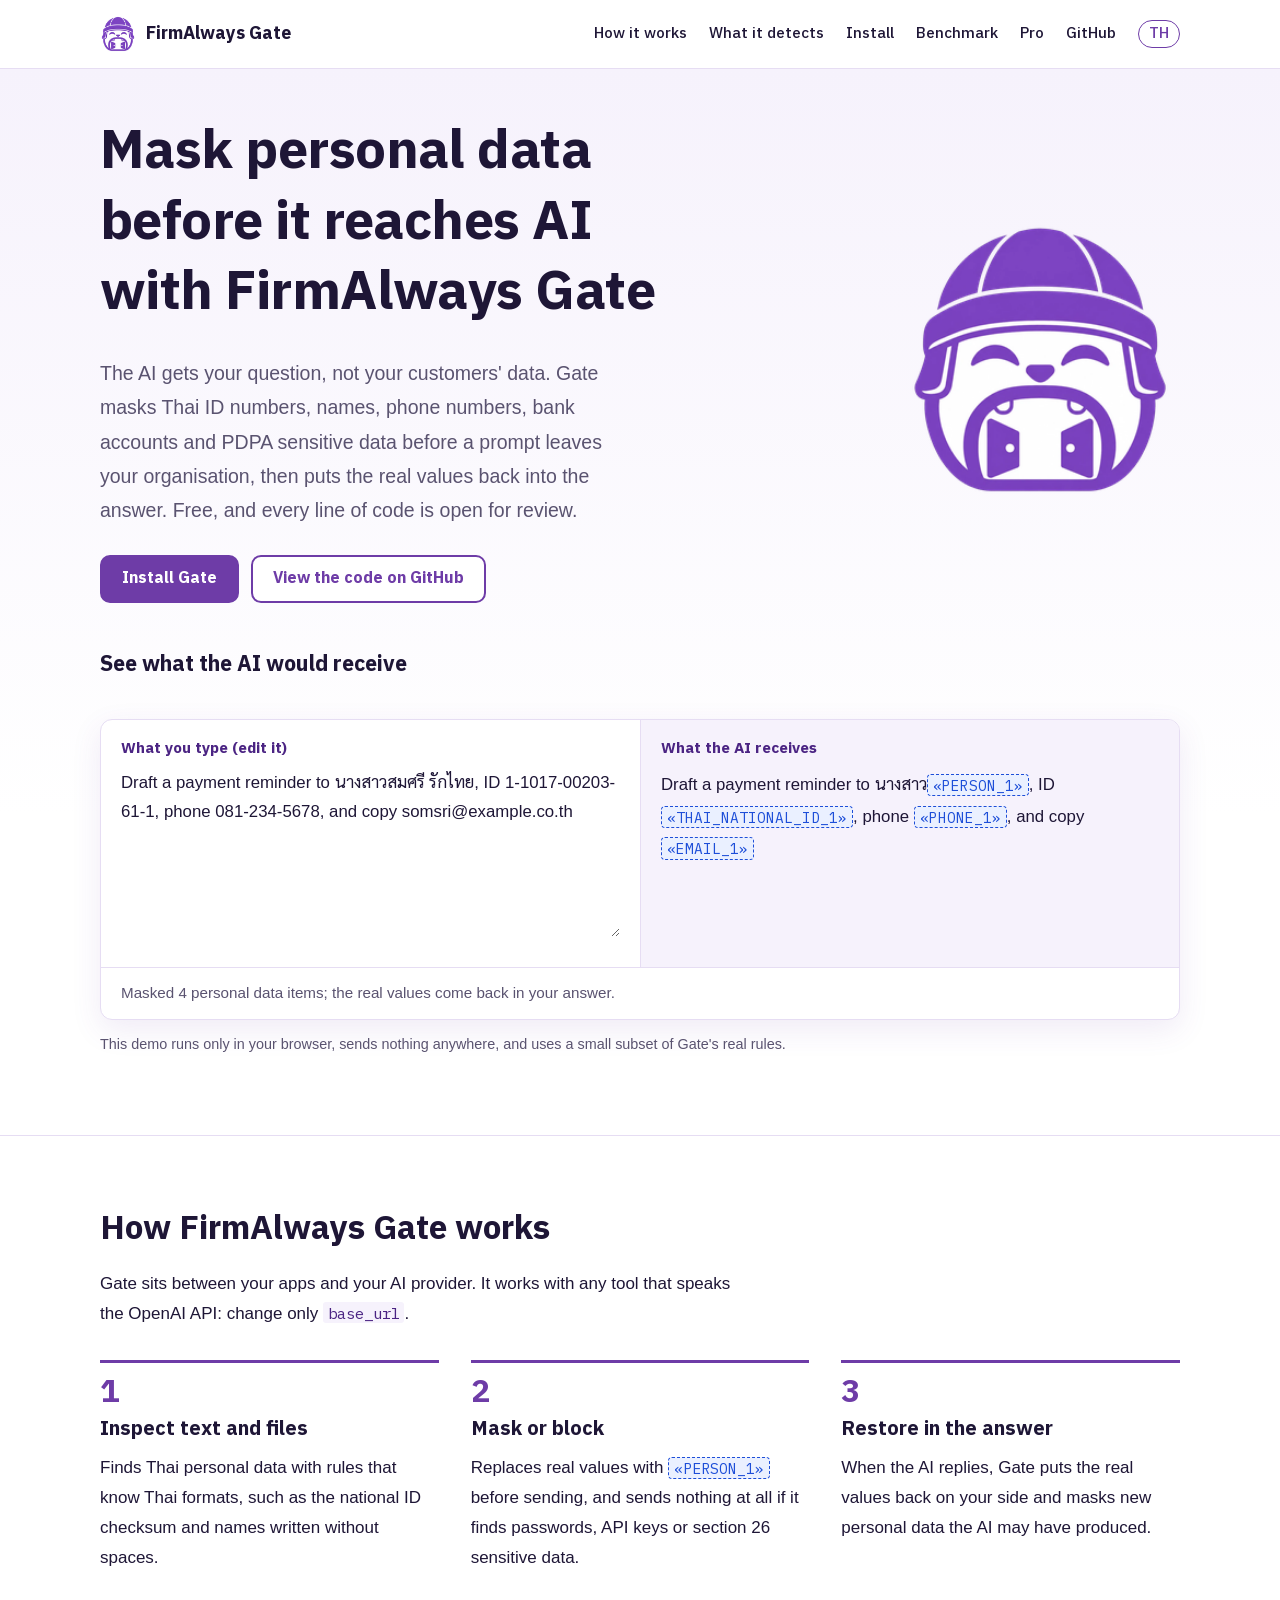
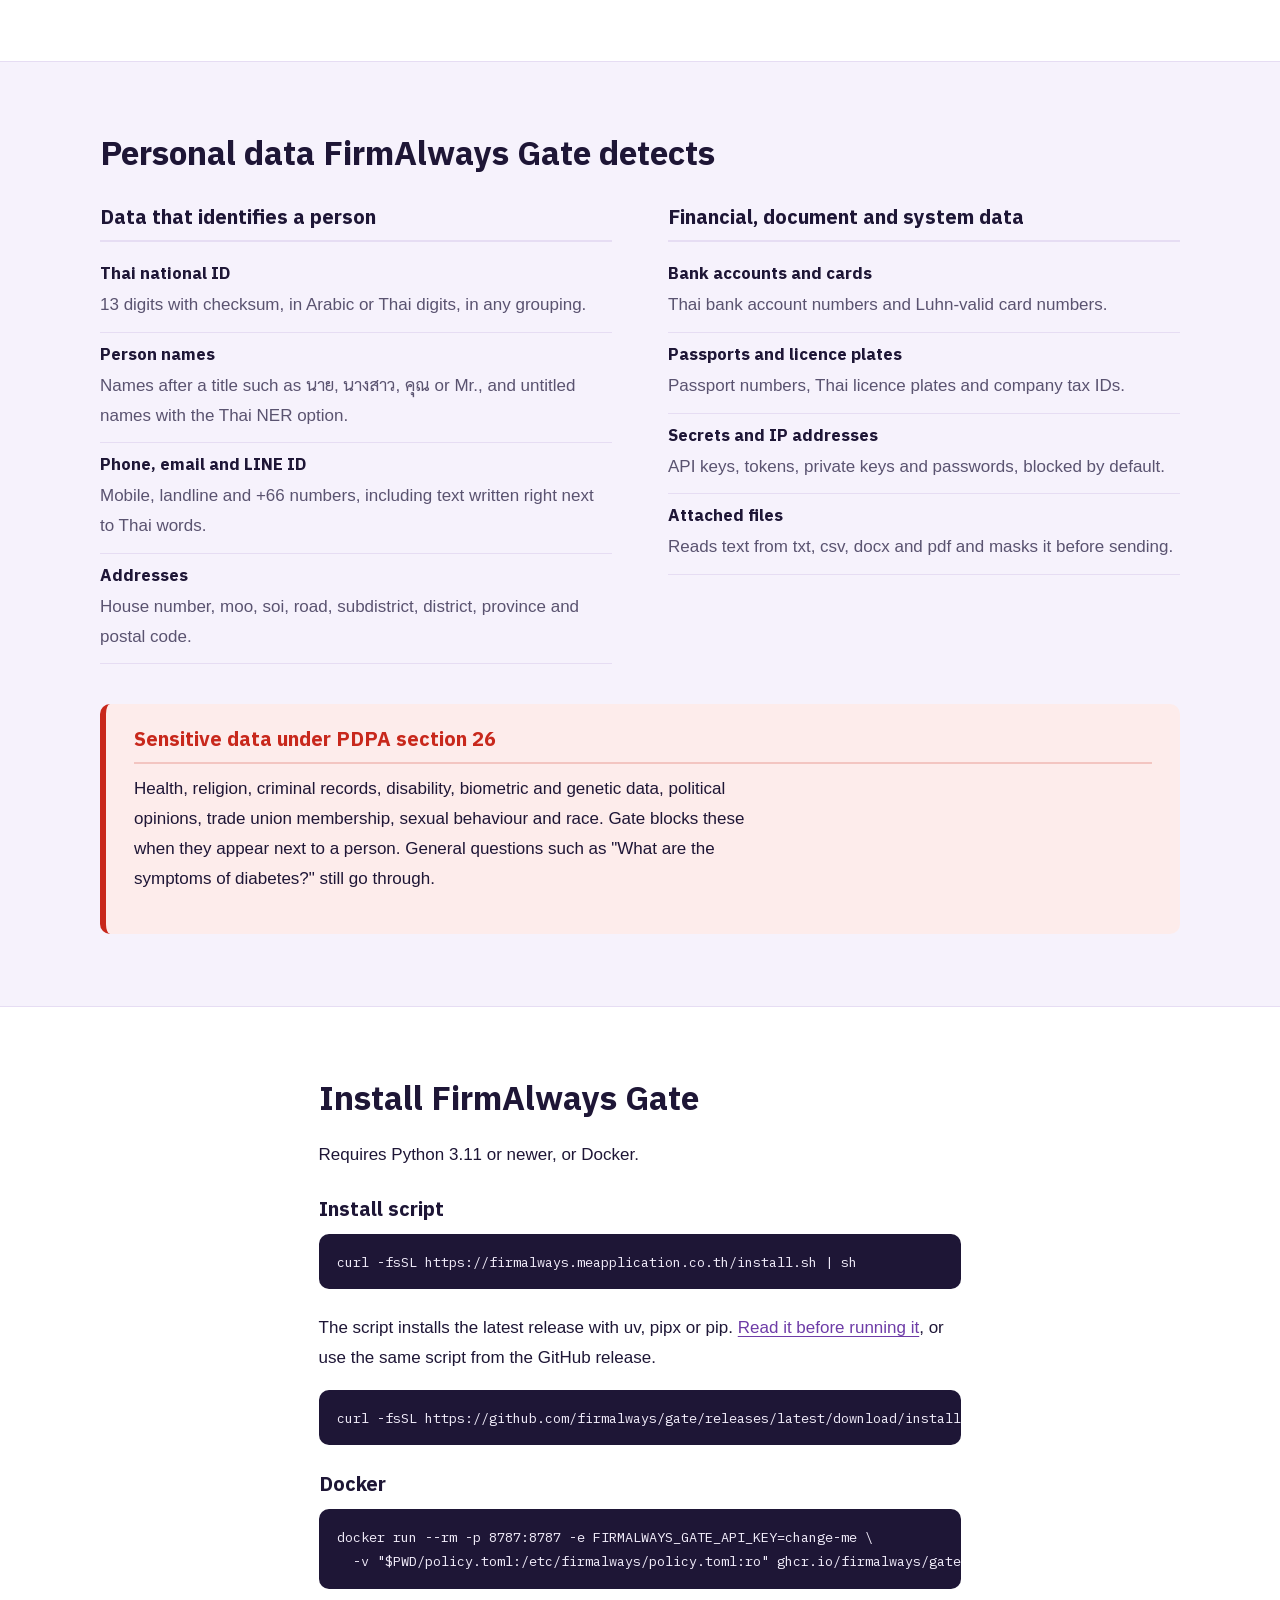
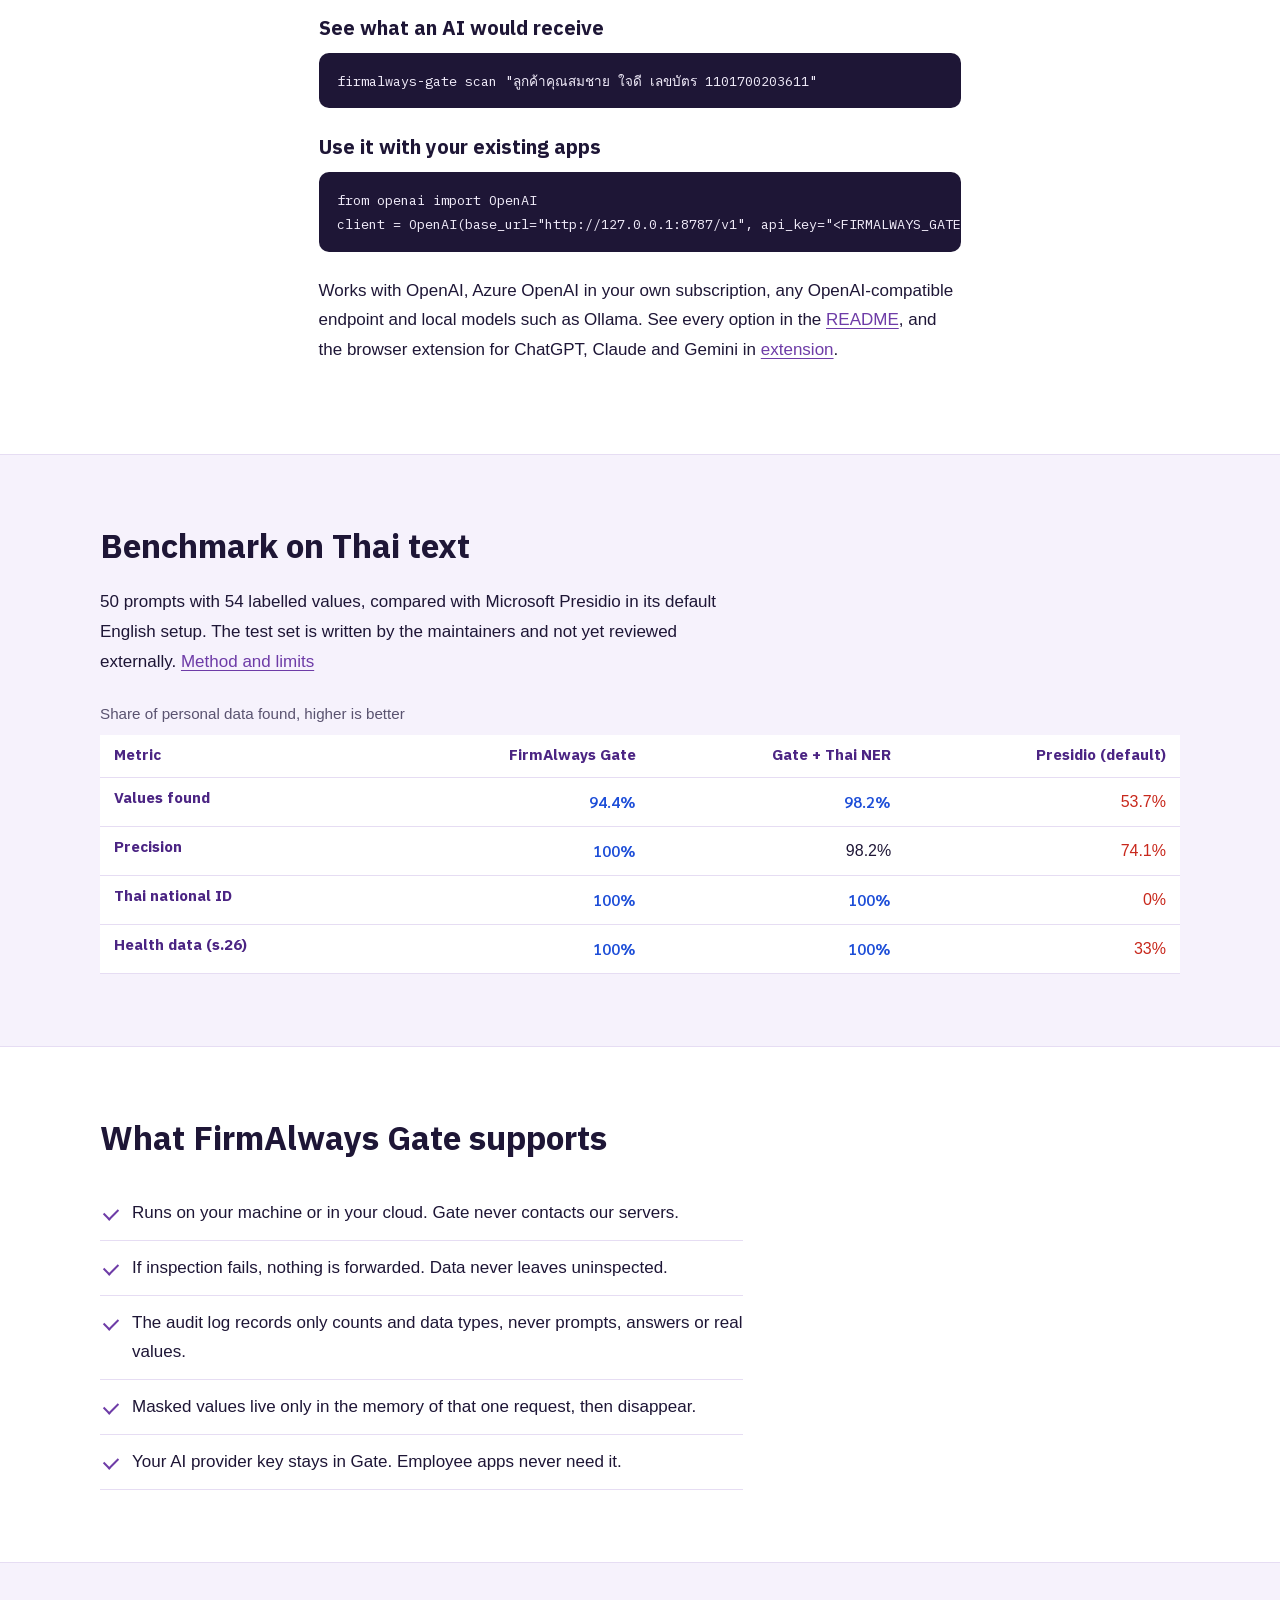
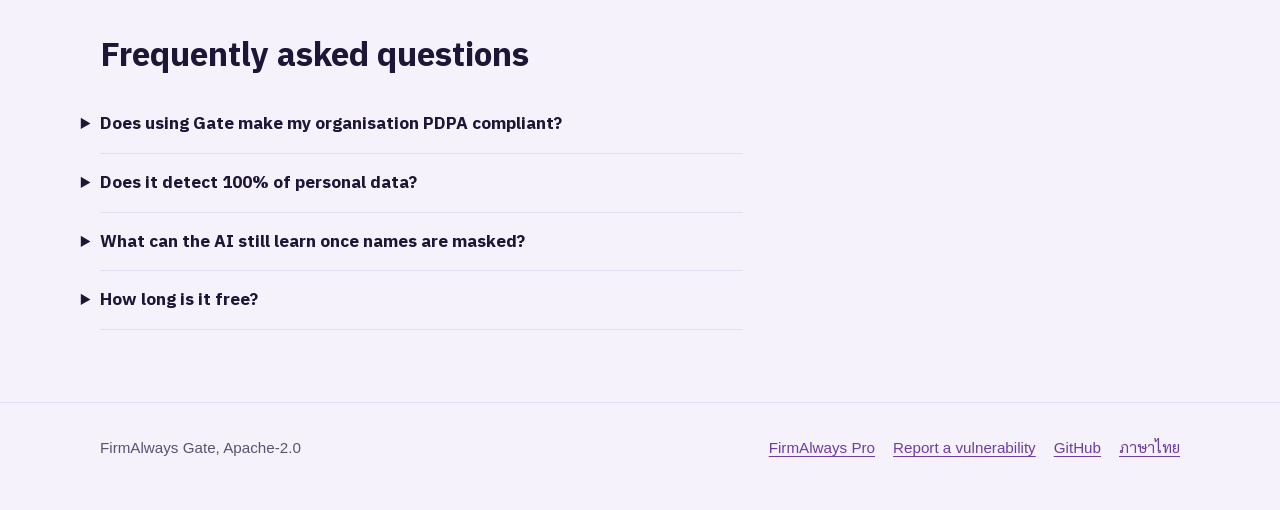
==== en/index.html @ 17f4f800 "Thai/English website; rename 'promises' heading to 'supports' - English pages /en/ and /en/pro/ with" ====
<!doctype html>
<html lang="en">
<head>
  <meta charset="utf-8">
  <meta name="viewport" content="width=device-width, initial-scale=1">
  <title>FirmAlways Gate</title>
  <meta name="description" content="Mask Thai ID numbers, names, phone numbers and PDPA sensitive data before prompts reach ChatGPT, Claude or Gemini, then restore them in the answer. Free and open source.">
  <link rel="canonical" href="https://firmalways.meapplication.co.th/en/">
  <link rel="alternate" hreflang="th" href="https://firmalways.meapplication.co.th/">
  <link rel="alternate" hreflang="en" href="https://firmalways.meapplication.co.th/en/">
  <link rel="alternate" hreflang="x-default" href="https://firmalways.meapplication.co.th/">
  <meta name="theme-color" content="#6e3ca7">
  <link rel="icon" href="../assets/brand/favicon.ico" sizes="48x48">
  <link rel="icon" href="../assets/brand/favicon-32.png" type="image/png" sizes="32x32">
  <link rel="apple-touch-icon" href="../assets/brand/apple-touch-icon.png">
  <link rel="manifest" href="../site.webmanifest">
  <link rel="stylesheet" href="../assets/style.css?v=3">
  <meta property="og:type" content="website">
  <meta property="og:site_name" content="FirmAlways">
  <meta property="og:title" content="FirmAlways Gate">
  <meta property="og:description" content="Mask Thai personal data before prompts reach an AI provider, as PDPA expects. Free, open source, runs in your own infrastructure.">
  <meta property="og:url" content="https://firmalways.meapplication.co.th/en/">
  <meta property="og:image" content="https://firmalways.meapplication.co.th/assets/brand/og-image.png">
  <meta property="og:image:width" content="1200">
  <meta property="og:image:height" content="630">
  <meta property="og:image:alt" content="FirmAlways Gate masks Thai personal data before prompts reach AI">
  <meta property="og:locale" content="en_US">
  <meta property="og:locale:alternate" content="th_TH">
  <meta name="twitter:card" content="summary_large_image">
  <meta name="twitter:title" content="FirmAlways Gate">
  <meta name="twitter:description" content="Mask Thai personal data before prompts reach AI. Free and open source.">
  <meta name="twitter:image" content="https://firmalways.meapplication.co.th/assets/brand/og-image.png">
  <script type="application/ld+json">
  {
    "@context": "https://schema.org",
    "@graph": [
      {
        "@type": "WebPage",
        "@id": "https://firmalways.meapplication.co.th/en/#page",
        "url": "https://firmalways.meapplication.co.th/en/",
        "name": "FirmAlways Gate",
        "inLanguage": "en",
        "isPartOf": { "@id": "https://firmalways.meapplication.co.th/#website" }
      },
      {
        "@type": "SoftwareApplication",
        "name": "FirmAlways Gate",
        "applicationCategory": "SecurityApplication",
        "operatingSystem": "macOS, Linux, Windows",
        "softwareVersion": "0.2.0",
        "description": "Open-source AI privacy gateway for Thai personal data: masks data before it reaches an AI provider and restores it in the answer.",
        "url": "https://firmalways.meapplication.co.th/en/",
        "downloadUrl": "https://github.com/firmalways/gate/releases/latest",
        "license": "https://www.apache.org/licenses/LICENSE-2.0",
        "offers": { "@type": "Offer", "price": "0", "priceCurrency": "THB" },
        "publisher": { "@type": "Organization", "name": "FirmAlways", "url": "https://firmalways.meapplication.co.th/" }
      },
      {
        "@type": "FAQPage",
        "mainEntity": [
          { "@type": "Question", "name": "Does using Gate make my organisation PDPA compliant?",
            "acceptedAnswer": { "@type": "Answer", "text": "No. Gate reduces risk and supports PDPA work, but compliance still needs policies, consent, processor agreements and a record of processing activities (ROPA)." } },
          { "@type": "Question", "name": "Does it detect 100% of personal data?",
            "acceptedAnswer": { "@type": "Answer", "text": "No tool can. We publish our test results and limits on GitHub, and you can report a weakness privately as described in SECURITY.md." } },
          { "@type": "Question", "name": "What can the AI still learn once names are masked?",
            "acceptedAnswer": { "@type": "Answer", "text": "The context of the sentence remains, for example business secrets that are not personal data. For very sensitive work, send requests to a local model instead." } },
          { "@type": "Question", "name": "How long is it free?",
            "acceptedAnswer": { "@type": "Answer", "text": "Forever. Gate is Apache-2.0 and free for commercial use. FirmAlways Pro is an add-on for organisations that need per-department policies and reports for their DPO." } }
        ]
      }
    ]
  }
  </script>
</head>
<body>
<a class="skip" href="#main">Skip to content</a>
<header class="site-header">
  <div class="wrap">
    <a class="brand" href="./"><img src="../assets/brand/logo-64.png" alt="" width="36" height="36">FirmAlways Gate</a>
    <nav class="nav" aria-label="Main menu">
      <a href="#how">How it works</a>
      <a href="#detect">What it detects</a>
      <a href="#install">Install</a>
      <a href="#benchmark">Benchmark</a>
      <a href="pro/">Pro</a>
      <a href="https://github.com/firmalways/gate">GitHub</a>
      <a class="lang" href="../" hreflang="th" lang="th" title="ภาษาไทย">TH</a>
    </nav>
  </div>
</header>

<main id="main">
  <section class="hero" aria-labelledby="hero-title">
    <div class="wrap">
      <div class="hero-grid">
        <div>
          <h1 id="hero-title">Mask personal data before it reaches AI with FirmAlways Gate</h1>
          <p class="lead">The AI gets your question, not your customers' data. Gate masks Thai ID numbers, names, phone numbers, bank accounts and PDPA sensitive data before a prompt leaves your organisation, then puts the real values back into the answer. Free, and every line of code is open for review.</p>
          <div class="actions">
            <a class="button primary" href="#install">Install Gate</a>
            <a class="button" href="https://github.com/firmalways/gate">View the code on GitHub</a>
          </div>
        </div>
        <img src="../assets/brand/logo-256.png" alt="The FirmAlways mascot, a data gatekeeper in a purple hat" width="280" height="280" fetchpriority="high">
      </div>

      <h2 class="demo-heading">See what the AI would receive</h2>
      <div class="demo">
        <div class="demo-pane">
          <label for="demo-input">What you type (edit it)</label>
          <textarea id="demo-input" spellcheck="false">Draft a payment reminder to นางสาวสมศรี รักไทย, ID 1-1017-00203-61-1, phone 081-234-5678, and copy somsri@example.co.th</textarea>
        </div>
        <div class="demo-pane">
          <span class="demo-title" id="demo-output-label">What the AI receives</span>
          <output id="demo-output" for="demo-input" aria-labelledby="demo-output-label" aria-live="polite"></output>
        </div>
        <p class="demo-status" id="demo-status" role="status"></p>
      </div>
      <p class="demo-note">This demo runs only in your browser, sends nothing anywhere, and uses a small subset of Gate's real rules.</p>
    </div>
  </section>

  <section id="how" aria-labelledby="how-title">
    <div class="wrap">
      <h2 id="how-title">How FirmAlways Gate works</h2>
      <p class="prose">Gate sits between your apps and your AI provider. It works with any tool that speaks the OpenAI API: change only <code>base_url</code>.</p>
      <ol class="steps">
        <li><h3>Inspect text and files</h3><p>Finds Thai personal data with rules that know Thai formats, such as the national ID checksum and names written without spaces.</p></li>
        <li><h3>Mask or block</h3><p>Replaces real values with <span class="tok">«PERSON_1»</span> before sending, and sends nothing at all if it finds passwords, API keys or section 26 sensitive data.</p></li>
        <li><h3>Restore in the answer</h3><p>When the AI replies, Gate puts the real values back on your side and masks new personal data the AI may have produced.</p></li>
      </ol>
    </div>
  </section>

  <section id="detect" class="tinted" aria-labelledby="detect-title">
    <div class="wrap">
      <h2 id="detect-title">Personal data FirmAlways Gate detects</h2>
      <div class="groups">
        <div class="group">
          <h3>Data that identifies a person</h3>
          <div class="item"><h4>Thai national ID</h4><p>13 digits with checksum, in Arabic or Thai digits, in any grouping.</p></div>
          <div class="item"><h4>Person names</h4><p>Names after a title such as นาย, นางสาว, คุณ or Mr., and untitled names with the Thai NER option.</p></div>
          <div class="item"><h4>Phone, email and LINE ID</h4><p>Mobile, landline and +66 numbers, including text written right next to Thai words.</p></div>
          <div class="item"><h4>Addresses</h4><p>House number, moo, soi, road, subdistrict, district, province and postal code.</p></div>
        </div>
        <div class="group">
          <h3>Financial, document and system data</h3>
          <div class="item"><h4>Bank accounts and cards</h4><p>Thai bank account numbers and Luhn-valid card numbers.</p></div>
          <div class="item"><h4>Passports and licence plates</h4><p>Passport numbers, Thai licence plates and company tax IDs.</p></div>
          <div class="item"><h4>Secrets and IP addresses</h4><p>API keys, tokens, private keys and passwords, blocked by default.</p></div>
          <div class="item"><h4>Attached files</h4><p>Reads text from txt, csv, docx and pdf and masks it before sending.</p></div>
        </div>
        <div class="group s26">
          <h3>Sensitive data under PDPA section 26</h3>
          <p>Health, religion, criminal records, disability, biometric and genetic data, political opinions, trade union membership, sexual behaviour and race. Gate blocks these when they appear next to a person. General questions such as "What are the symptoms of diabetes?" still go through.</p>
        </div>
      </div>
    </div>
  </section>

  <section id="install" class="install" aria-labelledby="install-title">
    <div class="wrap prose">
      <h2 id="install-title">Install FirmAlways Gate</h2>
      <p>Requires Python 3.11 or newer, or Docker.</p>
      <h3>Install script</h3>
      <pre><code>curl -fsSL https://firmalways.meapplication.co.th/install.sh | sh</code></pre>
      <p>The script installs the latest release with uv, pipx or pip. <a href="../install.sh">Read it before running it</a>, or use the same script from the GitHub release.</p>
      <pre><code>curl -fsSL https://github.com/firmalways/gate/releases/latest/download/install.sh | sh</code></pre>
      <h3>Docker</h3>
      <pre><code>docker run --rm -p 8787:8787 -e FIRMALWAYS_GATE_API_KEY=change-me \
  -v "$PWD/policy.toml:/etc/firmalways/policy.toml:ro" ghcr.io/firmalways/gate</code></pre>
      <h3>See what an AI would receive</h3>
      <pre><code>firmalways-gate scan "ลูกค้าคุณสมชาย ใจดี เลขบัตร 1101700203611"</code></pre>
      <h3>Use it with your existing apps</h3>
      <pre><code>from openai import OpenAI
client = OpenAI(base_url="http://127.0.0.1:8787/v1", api_key="&lt;FIRMALWAYS_GATE_API_KEY&gt;")</code></pre>
      <p>Works with OpenAI, Azure OpenAI in your own subscription, any OpenAI-compatible endpoint and local models such as Ollama. See every option in the <a href="https://github.com/firmalways/gate#readme">README</a>, and the browser extension for ChatGPT, Claude and Gemini in <a href="https://github.com/firmalways/gate/tree/main/extension">extension</a>.</p>
    </div>
  </section>

  <section id="benchmark" class="tinted" aria-labelledby="benchmark-title">
    <div class="wrap">
      <h2 id="benchmark-title">Benchmark on Thai text</h2>
      <p class="prose">50 prompts with 54 labelled values, compared with Microsoft Presidio in its default English setup. The test set is written by the maintainers and not yet reviewed externally. <a href="https://github.com/firmalways/gate/blob/main/docs/benchmark.md">Method and limits</a></p>
      <div class="table-wrap">
        <table>
          <caption>Share of personal data found, higher is better</caption>
          <thead><tr><th scope="col">Metric</th><th scope="col" class="num">FirmAlways Gate</th><th scope="col" class="num">Gate + Thai NER</th><th scope="col" class="num">Presidio (default)</th></tr></thead>
          <tbody>
            <tr><th scope="row">Values found</th><td class="num win">94.4%</td><td class="num win">98.2%</td><td class="num lose">53.7%</td></tr>
            <tr><th scope="row">Precision</th><td class="num win">100%</td><td class="num">98.2%</td><td class="num lose">74.1%</td></tr>
            <tr><th scope="row">Thai national ID</th><td class="num win">100%</td><td class="num win">100%</td><td class="num lose">0%</td></tr>
            <tr><th scope="row">Health data (s.26)</th><td class="num win">100%</td><td class="num win">100%</td><td class="num lose">33%</td></tr>
          </tbody>
        </table>
      </div>
    </div>
  </section>

  <section id="promises" aria-labelledby="promises-title">
    <div class="wrap">
      <h2 id="promises-title">What FirmAlways Gate supports</h2>
      <ul class="promises">
        <li>Runs on your machine or in your cloud. Gate never contacts our servers.</li>
        <li>If inspection fails, nothing is forwarded. Data never leaves uninspected.</li>
        <li>The audit log records only counts and data types, never prompts, answers or real values.</li>
        <li>Masked values live only in the memory of that one request, then disappear.</li>
        <li>Your AI provider key stays in Gate. Employee apps never need it.</li>
      </ul>
    </div>
  </section>

  <section id="faq" class="tinted" aria-labelledby="faq-title">
    <div class="wrap">
      <h2 id="faq-title">Frequently asked questions</h2>
      <details><summary><h3>Does using Gate make my organisation PDPA compliant?</h3></summary><p>No. Gate reduces risk and supports PDPA work, but compliance still needs policies, consent, processor agreements and a record of processing activities (ROPA).</p></details>
      <details><summary><h3>Does it detect 100% of personal data?</h3></summary><p>No tool can. We publish our test results and limits on GitHub, and you can report a weakness privately as described in SECURITY.md.</p></details>
      <details><summary><h3>What can the AI still learn once names are masked?</h3></summary><p>The context of the sentence remains, for example business secrets that are not personal data. For very sensitive work, send requests to a local model instead.</p></details>
      <details><summary><h3>How long is it free?</h3></summary><p>Forever. Gate is Apache-2.0 and free for commercial use. <a href="pro/">FirmAlways Pro</a> is an add-on for organisations that need per-department policies and reports for their DPO.</p></details>
    </div>
  </section>
</main>

<footer class="site-footer">
  <div class="wrap">
    <span>FirmAlways Gate, Apache-2.0</span>
    <nav aria-label="Footer links">
      <a href="pro/">FirmAlways Pro</a>
      <a href="https://github.com/firmalways/gate/blob/main/SECURITY.md">Report a vulnerability</a>
      <a href="https://github.com/firmalways/gate">GitHub</a>
      <a href="../" hreflang="th" lang="th">ภาษาไทย</a>
    </nav>
  </div>
</footer>
<script src="../assets/demo.js?v=3" defer></script>
</body>
</html>
---- assets/style.css ----
@import url("fonts.css");

/* White and purple, from the FirmAlways mascot. Red marks what is blocked (secrets,
   PDPA section 26); blue marks what was masked safely («placeholders»). */
:root {
  --paper: #ffffff;
  --tint: #f6f2fc;
  --purple: #6e3ca7;
  --purple-deep: #4b2483;
  --purple-line: #e6ddf3;
  --ink: #1e1636;
  --muted: #5a5370;
  --red: #c8281c;
  --red-soft: #fdeceb;
  --blue: #1d4ed8;
  --blue-soft: #eaf0ff;
  --display: "IBM Plex Sans Thai", "Thonburi", "Leelawadee UI", sans-serif;
  --body: "Sarabun", "Thonburi", "Leelawadee UI", sans-serif;
  --code: "IBM Plex Mono", ui-monospace, "SFMono-Regular", Menlo, monospace;
  --measure: 68ch;
  color-scheme: light;
}

* { box-sizing: border-box; }
html { -webkit-text-size-adjust: 100%; }
body { margin: 0; background: var(--paper); color: var(--ink); font: 400 1.0625rem/1.75 var(--body); }
a { color: var(--purple); text-underline-offset: 0.2em; }
a:hover { color: var(--purple-deep); }
a:focus-visible, button:focus-visible, textarea:focus-visible, summary:focus-visible {
  outline: 3px solid var(--blue);
  outline-offset: 3px;
}
img { max-width: 100%; height: auto; }

.wrap { width: min(100% - 32px, 1080px); margin-inline: auto; }
.prose { max-width: var(--measure); }
.skip { position: absolute; left: -999px; }
.skip:focus { left: 16px; top: 8px; background: var(--paper); padding: 8px 12px; z-index: 10; }

/* Header */
.site-header { border-bottom: 1px solid var(--purple-line); background: var(--paper); }
.site-header .wrap { display: flex; align-items: center; justify-content: space-between; gap: 16px; min-height: 68px; flex-wrap: wrap; }
.brand { display: flex; align-items: center; gap: 10px; color: var(--ink); text-decoration: none; font: 700 1.125rem/1 var(--display); }
.brand img { width: 36px; height: 36px; }
.nav { display: flex; gap: 22px; flex-wrap: wrap; font: 500 0.95rem/1 var(--display); }
.nav a { color: var(--ink); text-decoration: none; padding: 6px 0; }
.nav a:hover, .nav a[aria-current="page"] { color: var(--purple); }
.nav a.lang { border: 1.5px solid var(--purple); color: var(--purple); border-radius: 999px; padding: 5px 10px; }
.nav a.lang:hover { background: var(--purple); color: #fff; }

/* Type scale (1.25) */
h1, h2, h3, h4 { font-family: var(--display); line-height: 1.3; margin: 0 0 0.5em; color: var(--ink); }
h1 { font-size: clamp(2.1rem, 5vw, 3.4rem); font-weight: 700; letter-spacing: -0.01em; max-width: 18ch; }
h2 { font-size: clamp(1.6rem, 3vw, 2.1rem); font-weight: 700; }
h3 { font-size: 1.25rem; font-weight: 700; }
h4 { font-size: 1.05rem; font-weight: 600; margin-bottom: 0.25em; }
p { margin: 0 0 1em; }
.lead { font-size: 1.22rem; color: var(--muted); max-width: 50ch; }

section { padding: 72px 0; border-top: 1px solid var(--purple-line); }
section.tinted { background: var(--tint); }
.hero { padding: 48px 0 64px; border-top: 0; background: linear-gradient(var(--tint), var(--paper) 70%); }
.hero-grid { display: grid; grid-template-columns: minmax(0, 1fr) 280px; gap: 40px; align-items: center; }
.hero-grid img { width: 280px; height: 280px; justify-self: end; }

.demo-heading { margin: 48px 0 0; font-size: 1.35rem; }
.after-groups { margin-top: 28px; }

/* Placeholder token: blue = masked safely */
.tok {
  font-family: var(--code);
  font-size: 0.86em;
  color: var(--blue);
  background: var(--blue-soft);
  border: 1px dashed var(--blue);
  border-radius: 4px;
  padding: 0.05em 0.35em;
  white-space: nowrap;
}

/* Live demo */
.demo { display: grid; grid-template-columns: 1fr 1fr; margin-top: 40px; border: 1px solid var(--purple-line); border-radius: 12px; overflow: hidden; background: var(--paper); box-shadow: 0 10px 30px rgba(110, 60, 167, 0.10); }
.demo-pane { padding: 18px 20px 20px; min-width: 0; }
.demo-pane + .demo-pane { border-left: 1px solid var(--purple-line); background: var(--tint); }
.demo-pane label, .demo-title { display: block; font: 600 0.95rem/1.4 var(--display); color: var(--purple-deep); margin-bottom: 10px; }
.demo textarea { width: 100%; min-height: 168px; resize: vertical; border: 0; background: transparent; color: var(--ink); font: 400 1.05rem/1.7 var(--body); padding: 0; }
.demo output { display: block; min-height: 168px; font-size: 1.05rem; line-height: 1.9; white-space: pre-wrap; overflow-wrap: anywhere; }
.demo-status { grid-column: 1 / -1; margin: 0; border-top: 1px solid var(--purple-line); padding: 12px 20px; font-size: 0.95rem; color: var(--muted); }
.demo-status.blocked { color: var(--red); background: var(--red-soft); }
.demo-note { font-size: 0.9rem; color: var(--muted); margin-top: 12px; }

/* Steps: a real sequence */
.steps { list-style: none; padding: 0; margin: 32px 0 0; display: grid; grid-template-columns: repeat(3, 1fr); gap: 32px; counter-reset: step; }
.steps li { counter-increment: step; border-top: 3px solid var(--purple); padding-top: 14px; }
.steps li::before { content: counter(step); font: 700 2rem/1 var(--display); color: var(--purple); display: block; margin-bottom: 8px; }

/* Detection groups */
.groups { display: grid; grid-template-columns: repeat(2, minmax(0, 1fr)); gap: 40px 56px; margin-top: 28px; }
.group h3 { padding-bottom: 8px; border-bottom: 2px solid var(--purple-line); }
.item { padding: 12px 0; border-bottom: 1px solid var(--purple-line); }
.item p { margin: 0; color: var(--muted); }
.group.s26 { grid-column: 1 / -1; background: var(--red-soft); border-left: 6px solid var(--red); border-radius: 10px; padding: 24px 28px; }
.group.s26 h3 { color: var(--red); border-color: rgba(200, 40, 28, 0.2); }
.group.s26 p { color: var(--ink); max-width: var(--measure); }

/* Tables */
.table-wrap { overflow-x: auto; margin-top: 24px; }
table { border-collapse: collapse; width: 100%; min-width: 560px; font-size: 1rem; background: var(--paper); }
caption { text-align: left; color: var(--muted); font-size: 0.95rem; padding-bottom: 8px; }
th, td { text-align: left; padding: 10px 14px; border-bottom: 1px solid var(--purple-line); vertical-align: top; }
th { font: 600 0.95rem/1.4 var(--display); color: var(--purple-deep); }
td.num, th.num { text-align: right; font-variant-numeric: tabular-nums; }
td.win { color: var(--blue); font-weight: 600; }
td.lose { color: var(--red); }

/* Code */
pre { background: #1e1636; color: #f1ecfa; border-radius: 10px; padding: 16px 18px; overflow-x: auto; font: 400 0.92rem/1.6 var(--code); margin: 10px 0 24px; }
code { font-family: var(--code); font-size: 0.92em; }
p code, li code, td code { background: var(--tint); color: var(--purple-deep); padding: 0.05em 0.3em; border-radius: 3px; }
.install h3 { margin-top: 28px; }

/* Promises */
.promises { list-style: none; padding: 0; margin: 24px 0 0; max-width: var(--measure); }
.promises li { padding: 12px 0 12px 32px; border-bottom: 1px solid var(--purple-line); position: relative; }
.promises li::before { content: ""; position: absolute; left: 4px; top: 22px; width: 12px; height: 7px; border-left: 2px solid var(--purple); border-bottom: 2px solid var(--purple); transform: rotate(-45deg); }

/* FAQ */
details { border-bottom: 1px solid var(--purple-line); padding: 14px 0; max-width: var(--measure); }
summary { cursor: pointer; list-style-position: outside; }
summary h3 { display: inline; font-size: 1.08rem; font-weight: 600; margin: 0; }
details p { margin: 10px 0 0; color: var(--muted); }

/* Buttons */
.actions { display: flex; gap: 12px; flex-wrap: wrap; margin-top: 28px; }
.button { display: inline-block; font: 600 1rem/1 var(--display); padding: 14px 20px; border-radius: 10px; text-decoration: none; border: 2px solid var(--purple); color: var(--purple); background: var(--paper); }
.button:hover { color: var(--purple-deep); border-color: var(--purple-deep); }
.button.primary { background: var(--purple); color: #fff; }
.button.primary:hover { background: var(--purple-deep); color: #fff; }

/* Pro page */
.plans { display: grid; grid-template-columns: repeat(4, minmax(0, 1fr)); margin-top: 28px; border: 1px solid var(--purple-line); border-radius: 12px; overflow: hidden; background: var(--paper); }
.plan { padding: 22px 20px; }
.plan + .plan { border-left: 1px solid var(--purple-line); }
.plan h3 { margin-bottom: 4px; }
.plan .who { color: var(--muted); font-size: 0.95rem; min-height: 3.2em; }
.plan ul { padding-left: 1.1em; margin: 12px 0 0; }
.plan.featured { background: var(--tint); box-shadow: inset 0 4px 0 var(--purple); }
.deploy { display: grid; grid-template-columns: repeat(2, minmax(0, 1fr)); gap: 32px; margin-top: 24px; }
.deploy article { border-top: 3px solid var(--purple); padding-top: 12px; }

/* Footer */
.site-footer { border-top: 1px solid var(--purple-line); padding: 32px 0 48px; color: var(--muted); font-size: 0.95rem; background: var(--tint); }
.site-footer .wrap { display: flex; justify-content: space-between; gap: 16px; flex-wrap: wrap; align-items: center; }
.site-footer nav { display: flex; gap: 18px; flex-wrap: wrap; }

@media (max-width: 820px) {
  .hero-grid { grid-template-columns: 1fr; }
  .hero-grid img { width: 160px; height: 160px; justify-self: start; order: -1; }
  .demo, .steps, .groups, .deploy { grid-template-columns: 1fr; }
  .demo-pane + .demo-pane { border-left: 0; border-top: 1px solid var(--purple-line); }
  .plans { grid-template-columns: 1fr; }
  .plan + .plan { border-left: 0; border-top: 1px solid var(--purple-line); }
  section { padding: 56px 0; }
}

@media (prefers-reduced-motion: no-preference) {
  .tok.new { animation: stamp 420ms ease-out; }
  @keyframes stamp { from { transform: scale(1.25); opacity: 0; } to { transform: scale(1); opacity: 1; } }
}
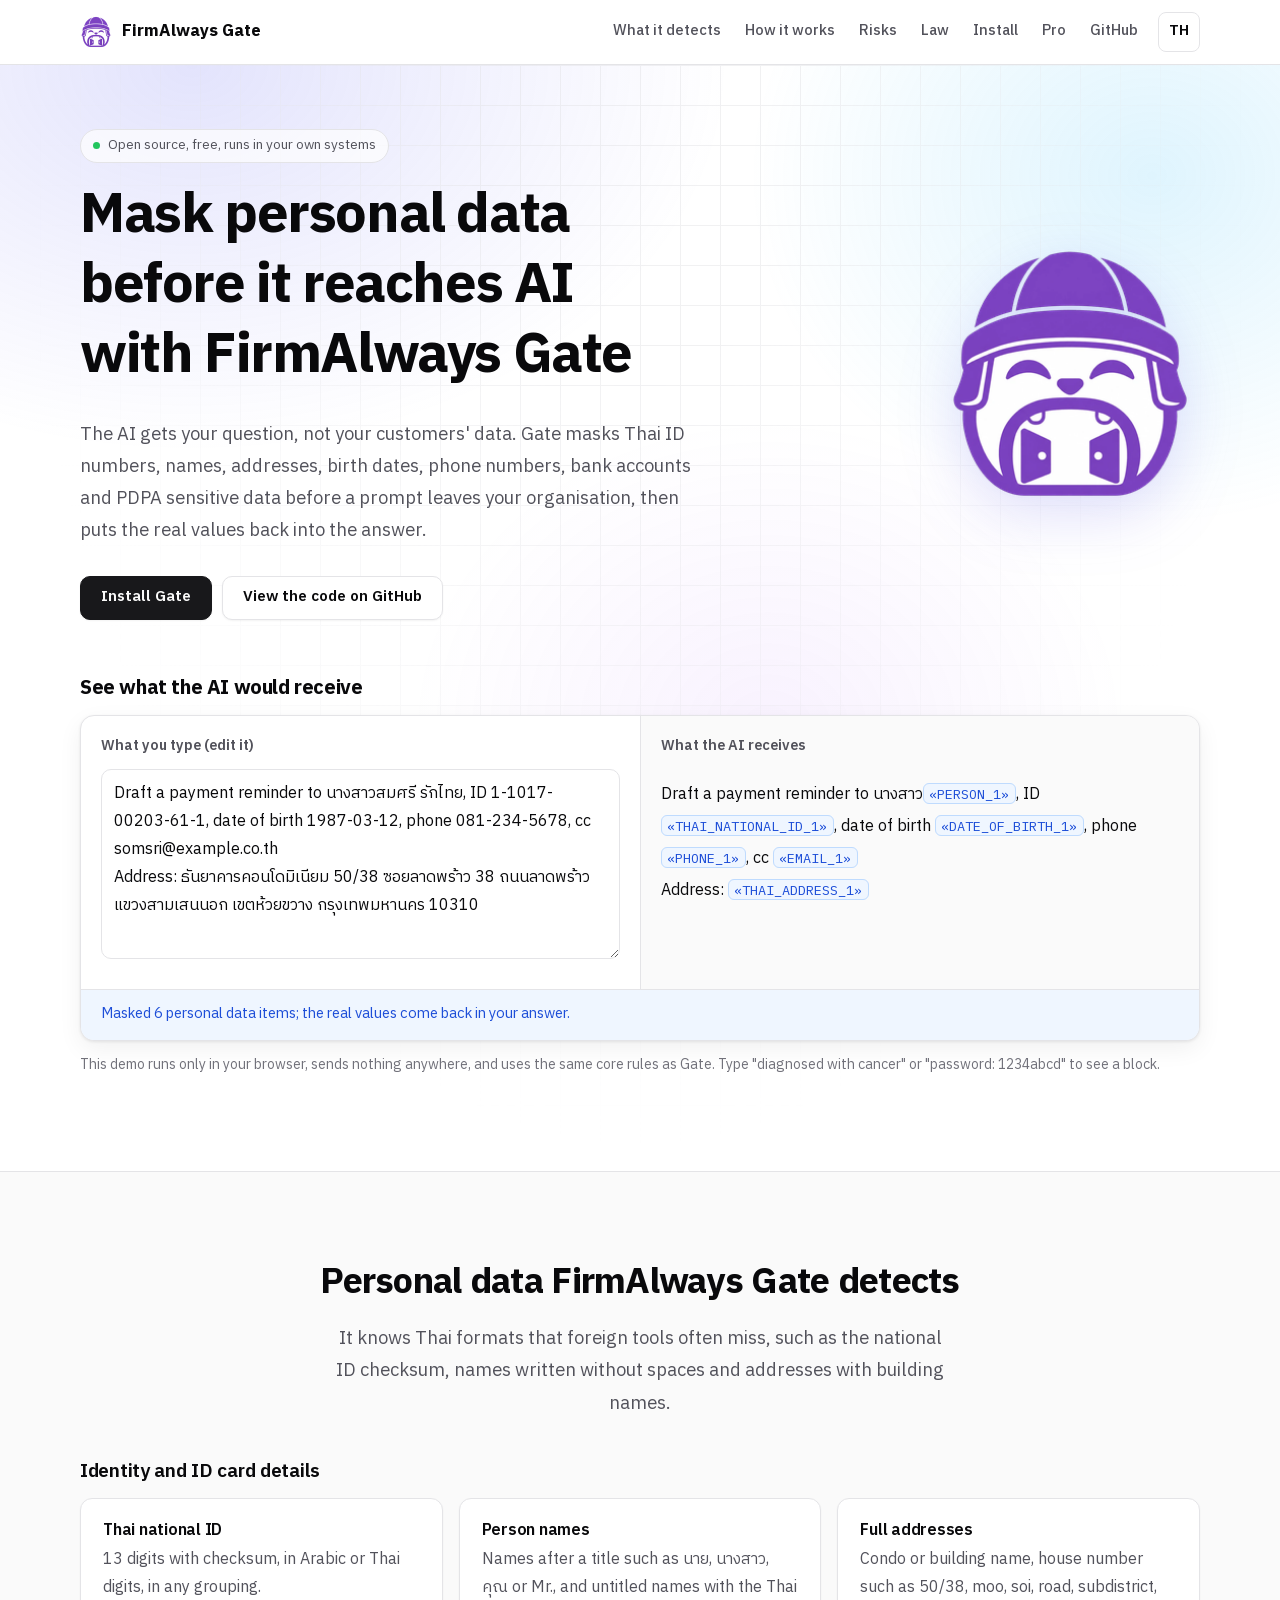
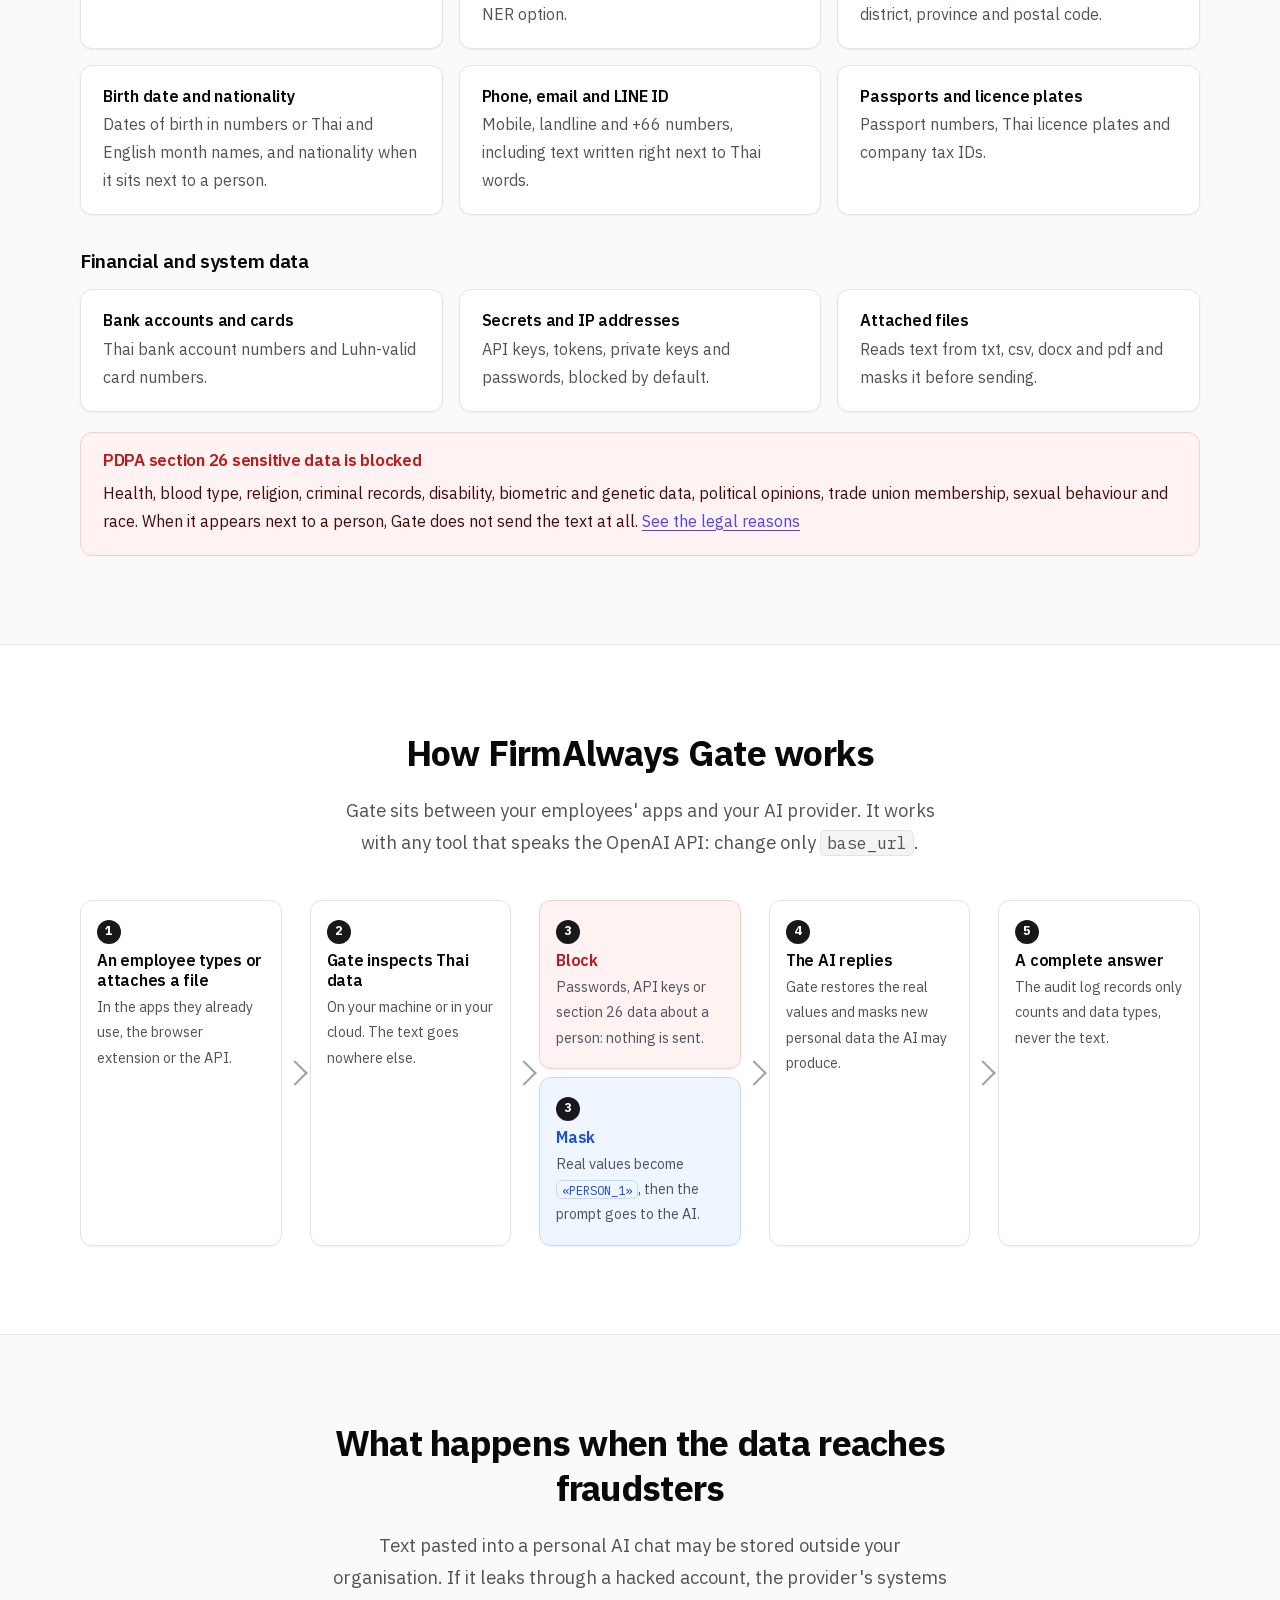
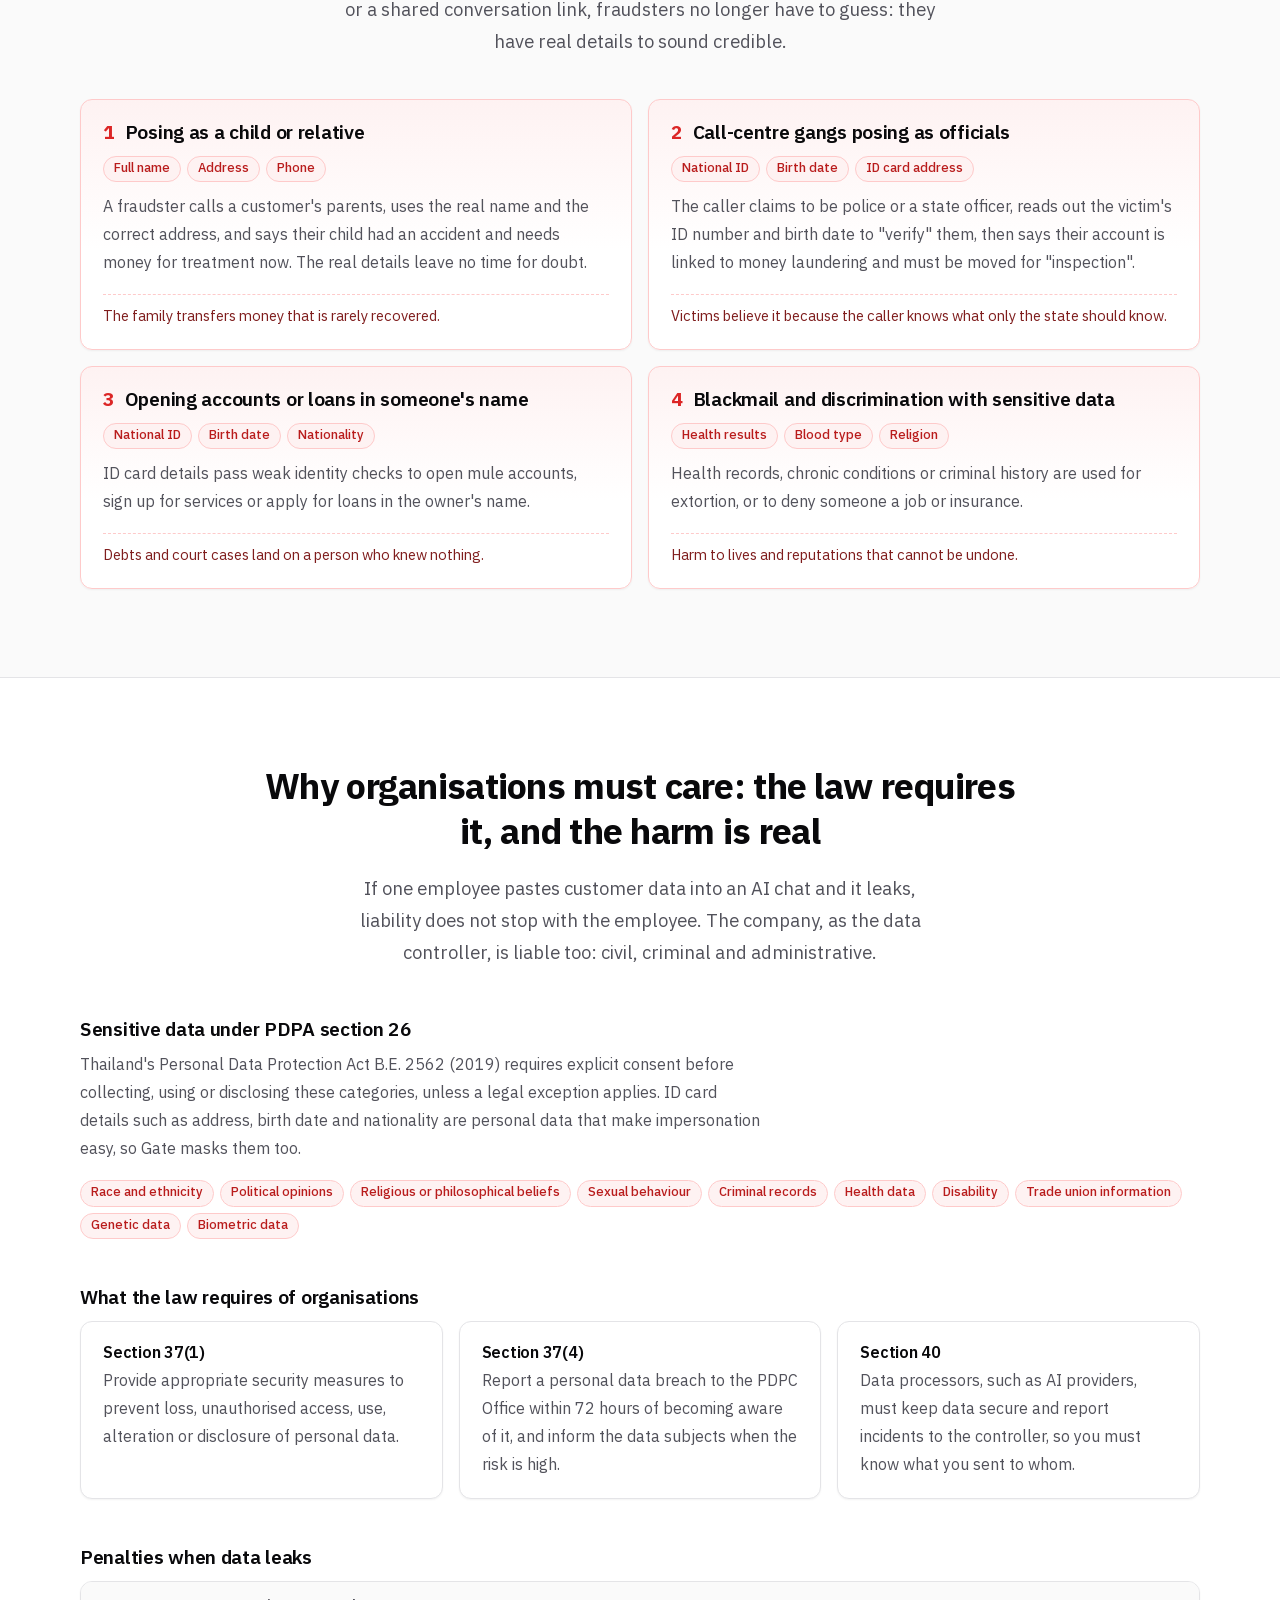
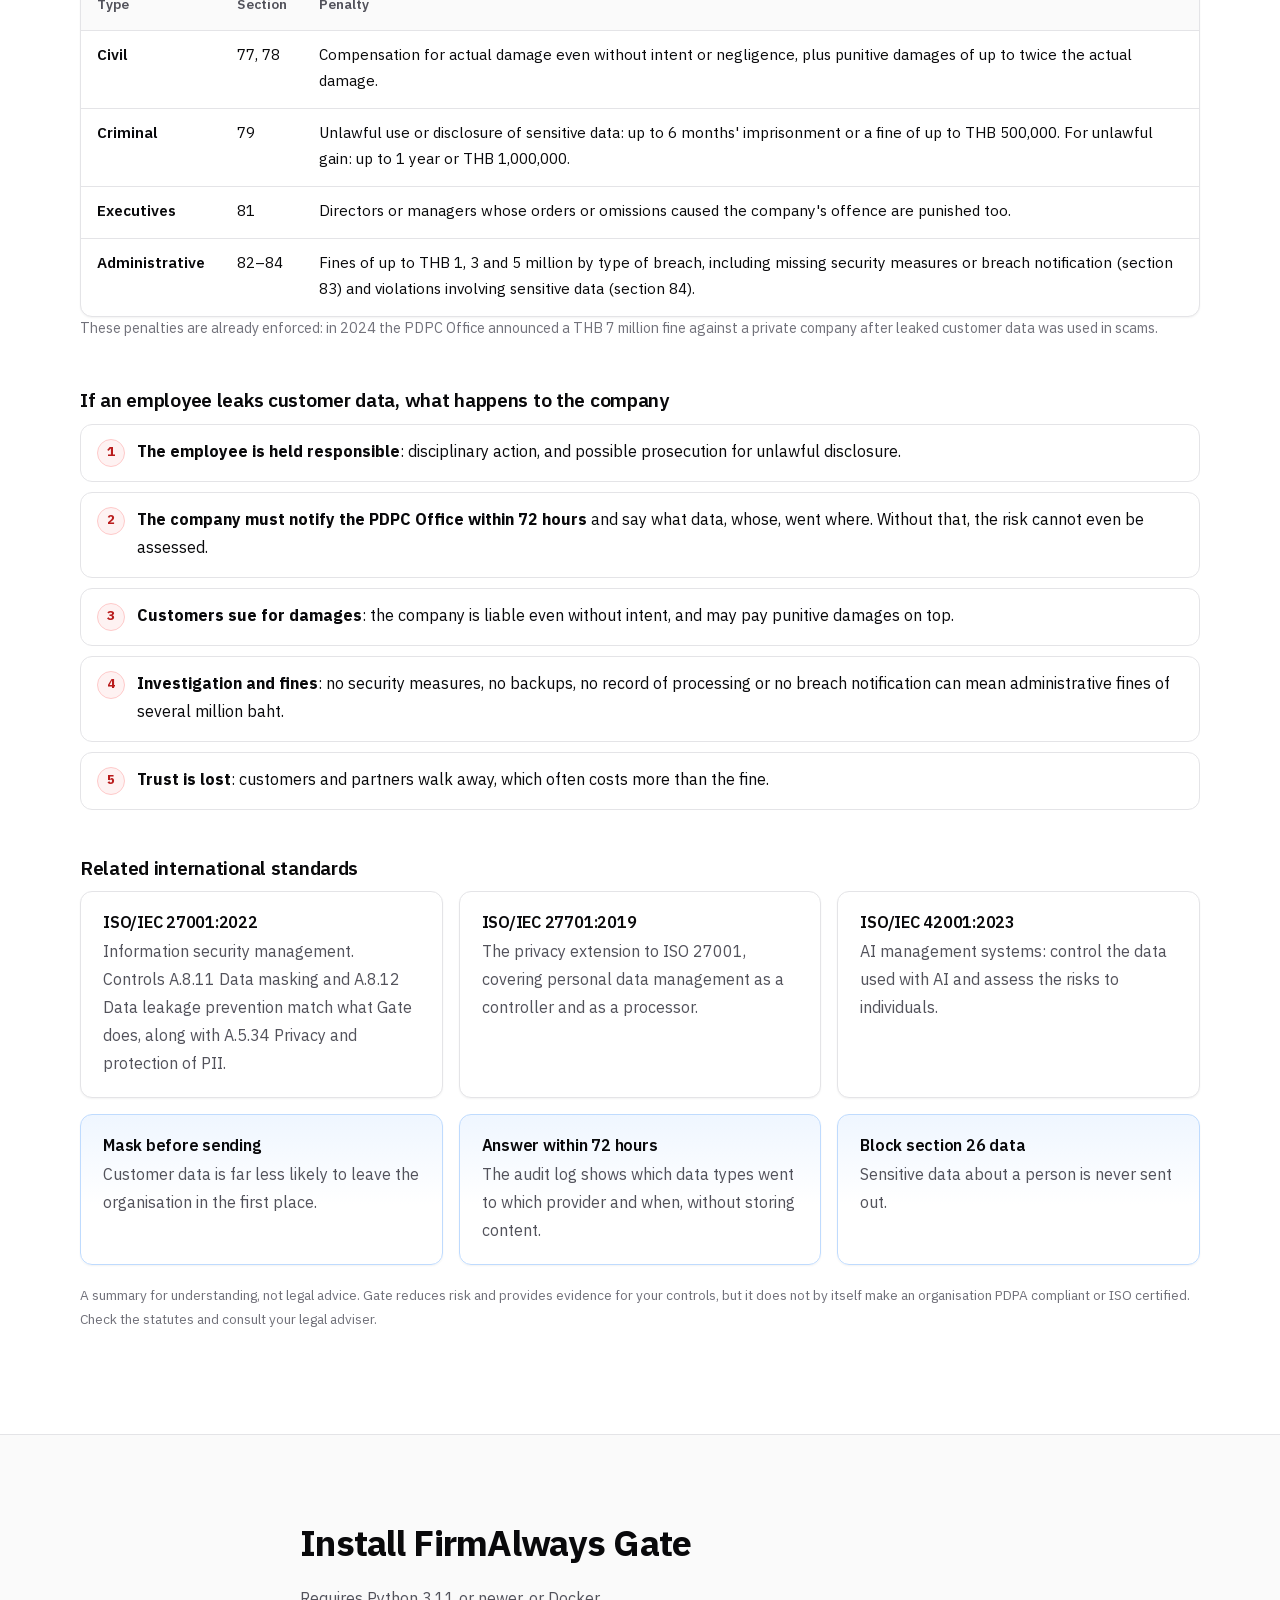
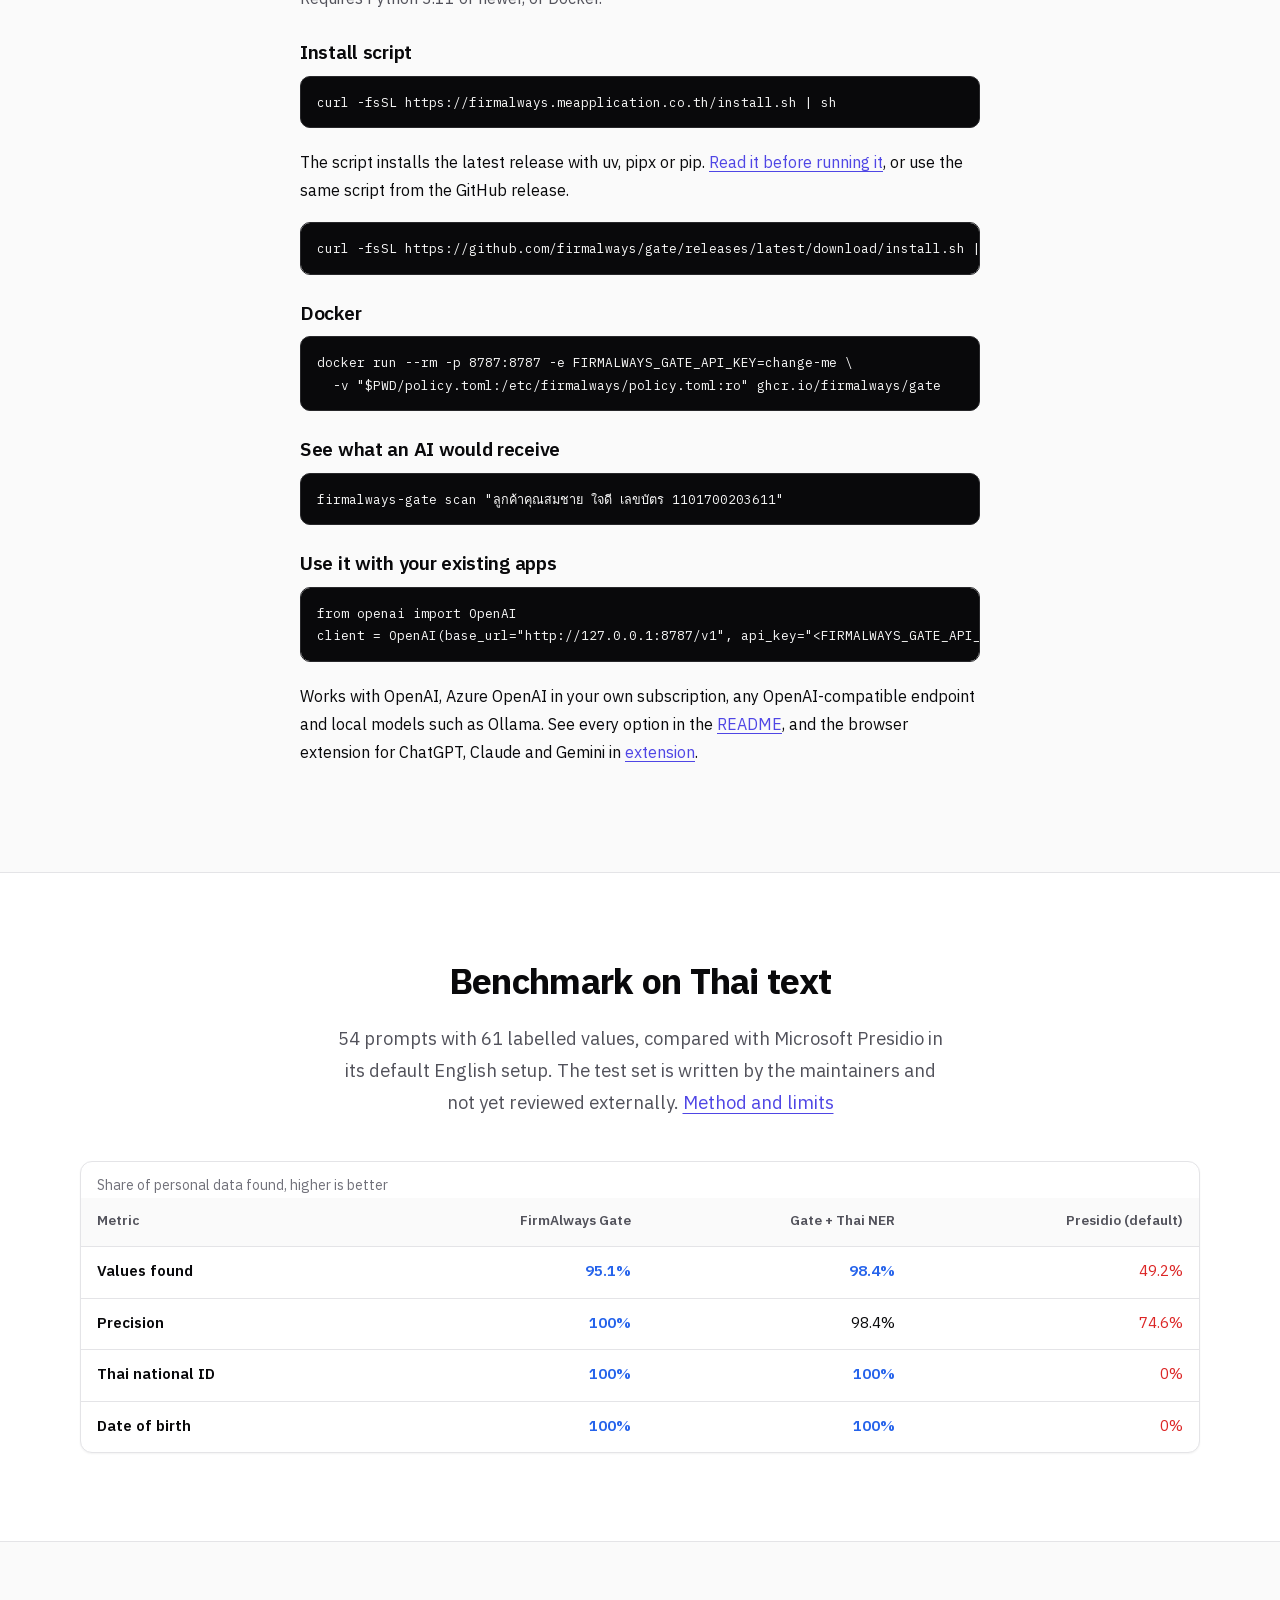
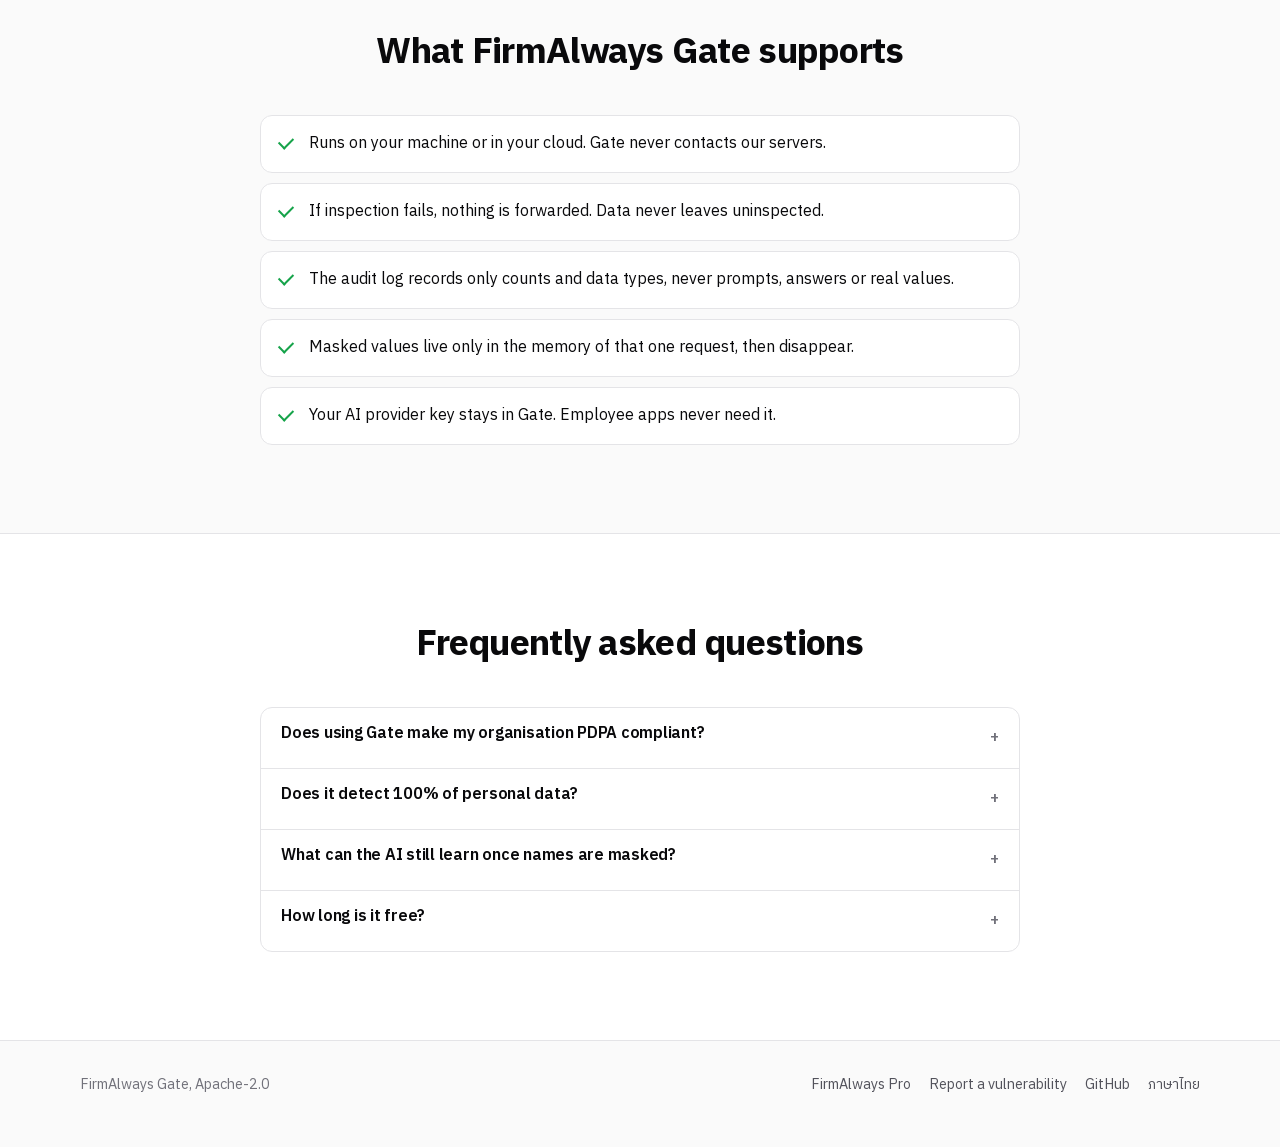
==== commit 78ba3fd4: "Modern neutral redesign; risks, flowchart, law and ISO sections - shadcn-inspired zinc/indigo theme " ====
--- a/en/index.html
+++ b/en/index.html
@@ -4,7 +4,7 @@
   <meta charset="utf-8">
   <meta name="viewport" content="width=device-width, initial-scale=1">
   <title>FirmAlways Gate</title>
-  <meta name="description" content="Mask Thai ID numbers, names, phone numbers and PDPA sensitive data before prompts reach ChatGPT, Claude or Gemini, then restore them in the answer. Free and open source.">
+  <meta name="description" content="Mask Thai ID numbers, names, phones and PDPA sensitive data before prompts reach ChatGPT, Claude or Gemini, then restore them in the answer. Free, open source.">
   <link rel="canonical" href="https://firmalways.meapplication.co.th/en/">
   <link rel="alternate" hreflang="th" href="https://firmalways.meapplication.co.th/">
   <link rel="alternate" hreflang="en" href="https://firmalways.meapplication.co.th/en/">
@@ -14,7 +14,7 @@
   <link rel="icon" href="../assets/brand/favicon-32.png" type="image/png" sizes="32x32">
   <link rel="apple-touch-icon" href="../assets/brand/apple-touch-icon.png">
   <link rel="manifest" href="../site.webmanifest">
-  <link rel="stylesheet" href="../assets/style.css?v=3">
+  <link rel="stylesheet" href="../assets/style.css?v=4">
   <meta property="og:type" content="website">
   <meta property="og:site_name" content="FirmAlways">
   <meta property="og:title" content="FirmAlways Gate">
@@ -76,12 +76,13 @@
 <a class="skip" href="#main">Skip to content</a>
 <header class="site-header">
   <div class="wrap">
-    <a class="brand" href="./"><img src="../assets/brand/logo-64.png" alt="" width="36" height="36">FirmAlways Gate</a>
+    <a class="brand" href="./"><img src="../assets/brand/logo-64.png" alt="" width="32" height="32">FirmAlways Gate</a>
     <nav class="nav" aria-label="Main menu">
-      <a href="#how">How it works</a>
       <a href="#detect">What it detects</a>
+      <a href="#flow">How it works</a>
+      <a href="#risks">Risks</a>
+      <a href="#law">Law</a>
       <a href="#install">Install</a>
-      <a href="#benchmark">Benchmark</a>
       <a href="pro/">Pro</a>
       <a href="https://github.com/firmalways/gate">GitHub</a>
       <a class="lang" href="../" hreflang="th" lang="th" title="ภาษาไทย">TH</a>
@@ -94,21 +95,23 @@
     <div class="wrap">
       <div class="hero-grid">
         <div>
+          <p class="pill">Open source, free, runs in your own systems</p>
           <h1 id="hero-title">Mask personal data before it reaches AI with FirmAlways Gate</h1>
-          <p class="lead">The AI gets your question, not your customers' data. Gate masks Thai ID numbers, names, phone numbers, bank accounts and PDPA sensitive data before a prompt leaves your organisation, then puts the real values back into the answer. Free, and every line of code is open for review.</p>
+          <p class="lead">The AI gets your question, not your customers' data. Gate masks Thai ID numbers, names, addresses, birth dates, phone numbers, bank accounts and PDPA sensitive data before a prompt leaves your organisation, then puts the real values back into the answer.</p>
           <div class="actions">
             <a class="button primary" href="#install">Install Gate</a>
             <a class="button" href="https://github.com/firmalways/gate">View the code on GitHub</a>
           </div>
         </div>
-        <img src="../assets/brand/logo-256.png" alt="The FirmAlways mascot, a data gatekeeper in a purple hat" width="280" height="280" fetchpriority="high">
+        <img src="../assets/brand/logo-256.png" alt="The FirmAlways mascot, a data gatekeeper" width="260" height="260" fetchpriority="high">
       </div>
 
       <h2 class="demo-heading">See what the AI would receive</h2>
       <div class="demo">
         <div class="demo-pane">
           <label for="demo-input">What you type (edit it)</label>
-          <textarea id="demo-input" spellcheck="false">Draft a payment reminder to นางสาวสมศรี รักไทย, ID 1-1017-00203-61-1, phone 081-234-5678, and copy somsri@example.co.th</textarea>
+          <textarea id="demo-input" spellcheck="false">Draft a payment reminder to นางสาวสมศรี รักไทย, ID 1-1017-00203-61-1, date of birth 1987-03-12, phone 081-234-5678, cc somsri@example.co.th
+Address: ธันยาคารคอนโดมิเนียม 50/38 ซอยลาดพร้าว 38 ถนนลาดพร้าว แขวงสามเสนนอก เขตห้วยขวาง กรุงเทพมหานคร 10310</textarea>
         </div>
         <div class="demo-pane">
           <span class="demo-title" id="demo-output-label">What the AI receives</span>
@@ -116,52 +119,164 @@
         </div>
         <p class="demo-status" id="demo-status" role="status"></p>
       </div>
-      <p class="demo-note">This demo runs only in your browser, sends nothing anywhere, and uses a small subset of Gate's real rules.</p>
-    </div>
-  </section>
-
-  <section id="how" aria-labelledby="how-title">
-    <div class="wrap">
-      <h2 id="how-title">How FirmAlways Gate works</h2>
-      <p class="prose">Gate sits between your apps and your AI provider. It works with any tool that speaks the OpenAI API: change only <code>base_url</code>.</p>
-      <ol class="steps">
-        <li><h3>Inspect text and files</h3><p>Finds Thai personal data with rules that know Thai formats, such as the national ID checksum and names written without spaces.</p></li>
-        <li><h3>Mask or block</h3><p>Replaces real values with <span class="tok">«PERSON_1»</span> before sending, and sends nothing at all if it finds passwords, API keys or section 26 sensitive data.</p></li>
-        <li><h3>Restore in the answer</h3><p>When the AI replies, Gate puts the real values back on your side and masks new personal data the AI may have produced.</p></li>
+      <p class="demo-note">This demo runs only in your browser, sends nothing anywhere, and uses the same core rules as Gate. Type "diagnosed with cancer" or "password: 1234abcd" to see a block.</p>
+    </div>
+  </section>
+
+  <section id="detect" class="alt" aria-labelledby="detect-title">
+    <div class="wrap">
+      <div class="section-head">
+        <h2 id="detect-title">Personal data FirmAlways Gate detects</h2>
+        <p class="lead">It knows Thai formats that foreign tools often miss, such as the national ID checksum, names written without spaces and addresses with building names.</p>
+      </div>
+      <h3 class="group-title">Identity and ID card details</h3>
+      <div class="grid cols-3">
+        <div class="card"><h4>Thai national ID</h4><p>13 digits with checksum, in Arabic or Thai digits, in any grouping.</p></div>
+        <div class="card"><h4>Person names</h4><p>Names after a title such as นาย, นางสาว, คุณ or Mr., and untitled names with the Thai NER option.</p></div>
+        <div class="card"><h4>Full addresses</h4><p>Condo or building name, house number such as 50/38, moo, soi, road, subdistrict, district, province and postal code.</p></div>
+        <div class="card"><h4>Birth date and nationality</h4><p>Dates of birth in numbers or Thai and English month names, and nationality when it sits next to a person.</p></div>
+        <div class="card"><h4>Phone, email and LINE ID</h4><p>Mobile, landline and +66 numbers, including text written right next to Thai words.</p></div>
+        <div class="card"><h4>Passports and licence plates</h4><p>Passport numbers, Thai licence plates and company tax IDs.</p></div>
+      </div>
+      <h3 class="group-title">Financial and system data</h3>
+      <div class="grid cols-3">
+        <div class="card"><h4>Bank accounts and cards</h4><p>Thai bank account numbers and Luhn-valid card numbers.</p></div>
+        <div class="card"><h4>Secrets and IP addresses</h4><p>API keys, tokens, private keys and passwords, blocked by default.</p></div>
+        <div class="card"><h4>Attached files</h4><p>Reads text from txt, csv, docx and pdf and masks it before sending.</p></div>
+      </div>
+      <div class="callout">
+        <h3>PDPA section 26 sensitive data is blocked</h3>
+        <p>Health, blood type, religion, criminal records, disability, biometric and genetic data, political opinions, trade union membership, sexual behaviour and race. When it appears next to a person, Gate does not send the text at all. <a href="#law">See the legal reasons</a></p>
+      </div>
+    </div>
+  </section>
+
+  <section id="flow" aria-labelledby="flow-title">
+    <div class="wrap">
+      <div class="section-head">
+        <h2 id="flow-title">How FirmAlways Gate works</h2>
+        <p class="lead">Gate sits between your employees' apps and your AI provider. It works with any tool that speaks the OpenAI API: change only <code>base_url</code>.</p>
+      </div>
+      <ol class="flow" aria-label="Processing steps">
+        <li><div class="node"><span class="step">1</span><h3>An employee types or attaches a file</h3><p>In the apps they already use, the browser extension or the API.</p></div></li>
+        <li><div class="node"><span class="step">2</span><h3>Gate inspects Thai data</h3><p>On your machine or in your cloud. The text goes nowhere else.</p></div></li>
+        <li class="branch">
+          <div class="node red"><span class="step">3</span><h3>Block</h3><p>Passwords, API keys or section 26 data about a person: nothing is sent.</p></div>
+          <div class="node blue"><span class="step">3</span><h3>Mask</h3><p>Real values become <span class="tok">«PERSON_1»</span>, then the prompt goes to the AI.</p></div>
+        </li>
+        <li><div class="node"><span class="step">4</span><h3>The AI replies</h3><p>Gate restores the real values and masks new personal data the AI may produce.</p></div></li>
+        <li><div class="node"><span class="step">5</span><h3>A complete answer</h3><p>The audit log records only counts and data types, never the text.</p></div></li>
       </ol>
     </div>
   </section>
 
-  <section id="detect" class="tinted" aria-labelledby="detect-title">
-    <div class="wrap">
-      <h2 id="detect-title">Personal data FirmAlways Gate detects</h2>
-      <div class="groups">
-        <div class="group">
-          <h3>Data that identifies a person</h3>
-          <div class="item"><h4>Thai national ID</h4><p>13 digits with checksum, in Arabic or Thai digits, in any grouping.</p></div>
-          <div class="item"><h4>Person names</h4><p>Names after a title such as นาย, นางสาว, คุณ or Mr., and untitled names with the Thai NER option.</p></div>
-          <div class="item"><h4>Phone, email and LINE ID</h4><p>Mobile, landline and +66 numbers, including text written right next to Thai words.</p></div>
-          <div class="item"><h4>Addresses</h4><p>House number, moo, soi, road, subdistrict, district, province and postal code.</p></div>
-        </div>
-        <div class="group">
-          <h3>Financial, document and system data</h3>
-          <div class="item"><h4>Bank accounts and cards</h4><p>Thai bank account numbers and Luhn-valid card numbers.</p></div>
-          <div class="item"><h4>Passports and licence plates</h4><p>Passport numbers, Thai licence plates and company tax IDs.</p></div>
-          <div class="item"><h4>Secrets and IP addresses</h4><p>API keys, tokens, private keys and passwords, blocked by default.</p></div>
-          <div class="item"><h4>Attached files</h4><p>Reads text from txt, csv, docx and pdf and masks it before sending.</p></div>
-        </div>
-        <div class="group s26">
-          <h3>Sensitive data under PDPA section 26</h3>
-          <p>Health, religion, criminal records, disability, biometric and genetic data, political opinions, trade union membership, sexual behaviour and race. Gate blocks these when they appear next to a person. General questions such as "What are the symptoms of diabetes?" still go through.</p>
-        </div>
-      </div>
-    </div>
-  </section>
-
-  <section id="install" class="install" aria-labelledby="install-title">
+  <section id="risks" class="alt" aria-labelledby="risks-title">
+    <div class="wrap">
+      <div class="section-head">
+        <h2 id="risks-title">What happens when the data reaches fraudsters</h2>
+        <p class="lead">Text pasted into a personal AI chat may be stored outside your organisation. If it leaks through a hacked account, the provider's systems or a shared conversation link, fraudsters no longer have to guess: they have real details to sound credible.</p>
+      </div>
+      <div class="grid cols-2">
+        <article class="card danger scenario">
+          <h3><span class="num">1</span>Posing as a child or relative</h3>
+          <ul class="badges"><li class="badge red">Full name</li><li class="badge red">Address</li><li class="badge red">Phone</li></ul>
+          <p>A fraudster calls a customer's parents, uses the real name and the correct address, and says their child had an accident and needs money for treatment now. The real details leave no time for doubt.</p>
+          <p class="result">The family transfers money that is rarely recovered.</p>
+        </article>
+        <article class="card danger scenario">
+          <h3><span class="num">2</span>Call-centre gangs posing as officials</h3>
+          <ul class="badges"><li class="badge red">National ID</li><li class="badge red">Birth date</li><li class="badge red">ID card address</li></ul>
+          <p>The caller claims to be police or a state officer, reads out the victim's ID number and birth date to "verify" them, then says their account is linked to money laundering and must be moved for "inspection".</p>
+          <p class="result">Victims believe it because the caller knows what only the state should know.</p>
+        </article>
+        <article class="card danger scenario">
+          <h3><span class="num">3</span>Opening accounts or loans in someone's name</h3>
+          <ul class="badges"><li class="badge red">National ID</li><li class="badge red">Birth date</li><li class="badge red">Nationality</li></ul>
+          <p>ID card details pass weak identity checks to open mule accounts, sign up for services or apply for loans in the owner's name.</p>
+          <p class="result">Debts and court cases land on a person who knew nothing.</p>
+        </article>
+        <article class="card danger scenario">
+          <h3><span class="num">4</span>Blackmail and discrimination with sensitive data</h3>
+          <ul class="badges"><li class="badge red">Health results</li><li class="badge red">Blood type</li><li class="badge red">Religion</li></ul>
+          <p>Health records, chronic conditions or criminal history are used for extortion, or to deny someone a job or insurance.</p>
+          <p class="result">Harm to lives and reputations that cannot be undone.</p>
+        </article>
+      </div>
+    </div>
+  </section>
+
+  <section id="law" aria-labelledby="law-title">
+    <div class="wrap">
+      <div class="section-head">
+        <h2 id="law-title">Why organisations must care: the law requires it, and the harm is real</h2>
+        <p class="lead">If one employee pastes customer data into an AI chat and it leaks, liability does not stop with the employee. The company, as the data controller, is liable too: civil, criminal and administrative.</p>
+      </div>
+
+      <div class="law-block">
+        <h3>Sensitive data under PDPA section 26</h3>
+        <p class="muted prose">Thailand's Personal Data Protection Act B.E. 2562 (2019) requires explicit consent before collecting, using or disclosing these categories, unless a legal exception applies. ID card details such as address, birth date and nationality are personal data that make impersonation easy, so Gate masks them too.</p>
+        <ul class="badges">
+          <li class="badge red">Race and ethnicity</li><li class="badge red">Political opinions</li><li class="badge red">Religious or philosophical beliefs</li><li class="badge red">Sexual behaviour</li><li class="badge red">Criminal records</li><li class="badge red">Health data</li><li class="badge red">Disability</li><li class="badge red">Trade union information</li><li class="badge red">Genetic data</li><li class="badge red">Biometric data</li>
+        </ul>
+      </div>
+
+      <div class="law-block">
+        <h3>What the law requires of organisations</h3>
+        <div class="grid cols-3">
+          <div class="card"><h4>Section 37(1)</h4><p>Provide appropriate security measures to prevent loss, unauthorised access, use, alteration or disclosure of personal data.</p></div>
+          <div class="card"><h4>Section 37(4)</h4><p>Report a personal data breach to the PDPC Office within 72 hours of becoming aware of it, and inform the data subjects when the risk is high.</p></div>
+          <div class="card"><h4>Section 40</h4><p>Data processors, such as AI providers, must keep data secure and report incidents to the controller, so you must know what you sent to whom.</p></div>
+        </div>
+      </div>
+
+      <div class="law-block">
+        <h3>Penalties when data leaks</h3>
+        <div class="table-wrap">
+          <table>
+            <thead><tr><th scope="col">Type</th><th scope="col">Section</th><th scope="col">Penalty</th></tr></thead>
+            <tbody>
+              <tr><th scope="row">Civil</th><td>77, 78</td><td>Compensation for actual damage even without intent or negligence, plus punitive damages of up to twice the actual damage.</td></tr>
+              <tr><th scope="row">Criminal</th><td>79</td><td>Unlawful use or disclosure of sensitive data: up to 6 months' imprisonment or a fine of up to THB 500,000. For unlawful gain: up to 1 year or THB 1,000,000.</td></tr>
+              <tr><th scope="row">Executives</th><td>81</td><td>Directors or managers whose orders or omissions caused the company's offence are punished too.</td></tr>
+              <tr><th scope="row">Administrative</th><td>82–84</td><td>Fines of up to THB 1, 3 and 5 million by type of breach, including missing security measures or breach notification (section 83) and violations involving sensitive data (section 84).</td></tr>
+            </tbody>
+          </table>
+        </div>
+        <p class="small">These penalties are already enforced: in 2024 the PDPC Office announced a THB 7 million fine against a private company after leaked customer data was used in scams.</p>
+      </div>
+
+      <div class="law-block">
+        <h3>If an employee leaks customer data, what happens to the company</h3>
+        <ol class="steps-list">
+          <li><strong>The employee is held responsible</strong>: disciplinary action, and possible prosecution for unlawful disclosure.</li>
+          <li><strong>The company must notify the PDPC Office within 72 hours</strong> and say what data, whose, went where. Without that, the risk cannot even be assessed.</li>
+          <li><strong>Customers sue for damages</strong>: the company is liable even without intent, and may pay punitive damages on top.</li>
+          <li><strong>Investigation and fines</strong>: no security measures, no backups, no record of processing or no breach notification can mean administrative fines of several million baht.</li>
+          <li><strong>Trust is lost</strong>: customers and partners walk away, which often costs more than the fine.</li>
+        </ol>
+      </div>
+
+      <div class="law-block">
+        <h3>Related international standards</h3>
+        <div class="grid cols-3">
+          <div class="card"><h4>ISO/IEC 27001:2022</h4><p>Information security management. Controls A.8.11 Data masking and A.8.12 Data leakage prevention match what Gate does, along with A.5.34 Privacy and protection of PII.</p></div>
+          <div class="card"><h4>ISO/IEC 27701:2019</h4><p>The privacy extension to ISO 27001, covering personal data management as a controller and as a processor.</p></div>
+          <div class="card"><h4>ISO/IEC 42001:2023</h4><p>AI management systems: control the data used with AI and assess the risks to individuals.</p></div>
+        </div>
+        <div class="grid cols-3 spaced">
+          <div class="card safe"><h4>Mask before sending</h4><p>Customer data is far less likely to leave the organisation in the first place.</p></div>
+          <div class="card safe"><h4>Answer within 72 hours</h4><p>The audit log shows which data types went to which provider and when, without storing content.</p></div>
+          <div class="card safe"><h4>Block section 26 data</h4><p>Sensitive data about a person is never sent out.</p></div>
+        </div>
+        <p class="disclaimer">A summary for understanding, not legal advice. Gate reduces risk and provides evidence for your controls, but it does not by itself make an organisation PDPA compliant or ISO certified. Check the statutes and consult your legal adviser.</p>
+      </div>
+    </div>
+  </section>
+
+  <section id="install" class="install alt" aria-labelledby="install-title">
     <div class="wrap prose">
       <h2 id="install-title">Install FirmAlways Gate</h2>
-      <p>Requires Python 3.11 or newer, or Docker.</p>
+      <p class="muted">Requires Python 3.11 or newer, or Docker.</p>
       <h3>Install script</h3>
       <pre><code>curl -fsSL https://firmalways.meapplication.co.th/install.sh | sh</code></pre>
       <p>The script installs the latest release with uv, pipx or pip. <a href="../install.sh">Read it before running it</a>, or use the same script from the GitHub release.</p>
@@ -178,29 +293,31 @@
     </div>
   </section>
 
-  <section id="benchmark" class="tinted" aria-labelledby="benchmark-title">
-    <div class="wrap">
-      <h2 id="benchmark-title">Benchmark on Thai text</h2>
-      <p class="prose">50 prompts with 54 labelled values, compared with Microsoft Presidio in its default English setup. The test set is written by the maintainers and not yet reviewed externally. <a href="https://github.com/firmalways/gate/blob/main/docs/benchmark.md">Method and limits</a></p>
+  <section id="benchmark" aria-labelledby="benchmark-title">
+    <div class="wrap">
+      <div class="section-head">
+        <h2 id="benchmark-title">Benchmark on Thai text</h2>
+        <p class="lead">54 prompts with 61 labelled values, compared with Microsoft Presidio in its default English setup. The test set is written by the maintainers and not yet reviewed externally. <a href="https://github.com/firmalways/gate/blob/main/docs/benchmark.md">Method and limits</a></p>
+      </div>
       <div class="table-wrap">
         <table>
           <caption>Share of personal data found, higher is better</caption>
           <thead><tr><th scope="col">Metric</th><th scope="col" class="num">FirmAlways Gate</th><th scope="col" class="num">Gate + Thai NER</th><th scope="col" class="num">Presidio (default)</th></tr></thead>
           <tbody>
-            <tr><th scope="row">Values found</th><td class="num win">94.4%</td><td class="num win">98.2%</td><td class="num lose">53.7%</td></tr>
-            <tr><th scope="row">Precision</th><td class="num win">100%</td><td class="num">98.2%</td><td class="num lose">74.1%</td></tr>
+            <tr><th scope="row">Values found</th><td class="num win">95.1%</td><td class="num win">98.4%</td><td class="num lose">49.2%</td></tr>
+            <tr><th scope="row">Precision</th><td class="num win">100%</td><td class="num">98.4%</td><td class="num lose">74.6%</td></tr>
             <tr><th scope="row">Thai national ID</th><td class="num win">100%</td><td class="num win">100%</td><td class="num lose">0%</td></tr>
-            <tr><th scope="row">Health data (s.26)</th><td class="num win">100%</td><td class="num win">100%</td><td class="num lose">33%</td></tr>
+            <tr><th scope="row">Date of birth</th><td class="num win">100%</td><td class="num win">100%</td><td class="num lose">0%</td></tr>
           </tbody>
         </table>
       </div>
     </div>
   </section>
 
-  <section id="promises" aria-labelledby="promises-title">
-    <div class="wrap">
-      <h2 id="promises-title">What FirmAlways Gate supports</h2>
-      <ul class="promises">
+  <section id="supports" class="alt" aria-labelledby="supports-title">
+    <div class="wrap">
+      <div class="section-head"><h2 id="supports-title">What FirmAlways Gate supports</h2></div>
+      <ul class="checks">
         <li>Runs on your machine or in your cloud. Gate never contacts our servers.</li>
         <li>If inspection fails, nothing is forwarded. Data never leaves uninspected.</li>
         <li>The audit log records only counts and data types, never prompts, answers or real values.</li>
@@ -210,13 +327,15 @@
     </div>
   </section>
 
-  <section id="faq" class="tinted" aria-labelledby="faq-title">
-    <div class="wrap">
-      <h2 id="faq-title">Frequently asked questions</h2>
-      <details><summary><h3>Does using Gate make my organisation PDPA compliant?</h3></summary><p>No. Gate reduces risk and supports PDPA work, but compliance still needs policies, consent, processor agreements and a record of processing activities (ROPA).</p></details>
-      <details><summary><h3>Does it detect 100% of personal data?</h3></summary><p>No tool can. We publish our test results and limits on GitHub, and you can report a weakness privately as described in SECURITY.md.</p></details>
-      <details><summary><h3>What can the AI still learn once names are masked?</h3></summary><p>The context of the sentence remains, for example business secrets that are not personal data. For very sensitive work, send requests to a local model instead.</p></details>
-      <details><summary><h3>How long is it free?</h3></summary><p>Forever. Gate is Apache-2.0 and free for commercial use. <a href="pro/">FirmAlways Pro</a> is an add-on for organisations that need per-department policies and reports for their DPO.</p></details>
+  <section id="faq" aria-labelledby="faq-title">
+    <div class="wrap">
+      <div class="section-head"><h2 id="faq-title">Frequently asked questions</h2></div>
+      <div class="faq">
+        <details><summary><h3>Does using Gate make my organisation PDPA compliant?</h3></summary><p>No. Gate reduces risk and supports PDPA work, but compliance still needs policies, consent, processor agreements and a record of processing activities (ROPA).</p></details>
+        <details><summary><h3>Does it detect 100% of personal data?</h3></summary><p>No tool can. We publish our test results and limits on GitHub, and you can report a weakness privately as described in SECURITY.md.</p></details>
+        <details><summary><h3>What can the AI still learn once names are masked?</h3></summary><p>The context of the sentence remains, for example business secrets that are not personal data. For very sensitive work, send requests to a local model instead.</p></details>
+        <details><summary><h3>How long is it free?</h3></summary><p>Forever. Gate is Apache-2.0 and free for commercial use. <a href="pro/">FirmAlways Pro</a> is an add-on for organisations that need per-department policies and reports for their DPO.</p></details>
+      </div>
     </div>
   </section>
 </main>
@@ -232,6 +351,6 @@
     </nav>
   </div>
 </footer>
-<script src="../assets/demo.js?v=3" defer></script>
+<script src="../assets/demo.js?v=4" defer></script>
 </body>
 </html>
--- a/assets/style.css
+++ b/assets/style.css
@@ -1,169 +1,273 @@
 @import url("fonts.css");
 
-/* White and purple, from the FirmAlways mascot. Red marks what is blocked (secrets,
-   PDPA section 26); blue marks what was masked safely («placeholders»). */
+/* Modern neutral system (zinc greys, indigo accent), inspired by shadcn/ui.
+   Red = blocked or risky. Blue = masked safely («placeholders»). */
 :root {
-  --paper: #ffffff;
-  --tint: #f6f2fc;
-  --purple: #6e3ca7;
-  --purple-deep: #4b2483;
-  --purple-line: #e6ddf3;
-  --ink: #1e1636;
-  --muted: #5a5370;
-  --red: #c8281c;
-  --red-soft: #fdeceb;
-  --blue: #1d4ed8;
-  --blue-soft: #eaf0ff;
-  --display: "IBM Plex Sans Thai", "Thonburi", "Leelawadee UI", sans-serif;
-  --body: "Sarabun", "Thonburi", "Leelawadee UI", sans-serif;
+  --bg: #ffffff;
+  --fg: #09090b;
+  --muted: #f4f4f5;
+  --muted-fg: #52525b;
+  --subtle-fg: #71717a;
+  --border: #e4e4e7;
+  --card: #ffffff;
+  --primary: #18181b;
+  --primary-fg: #fafafa;
+  --accent: #4f46e5;
+  --accent-soft: #eef2ff;
+  --red: #dc2626;
+  --red-soft: #fef2f2;
+  --red-border: #fecaca;
+  --blue: #2563eb;
+  --blue-soft: #eff6ff;
+  --blue-border: #bfdbfe;
+  --radius: 12px;
+  --shadow-sm: 0 1px 2px rgba(9, 9, 11, 0.05);
+  --shadow: 0 1px 3px rgba(9, 9, 11, 0.08), 0 8px 24px rgba(9, 9, 11, 0.06);
+  --font: "IBM Plex Sans Thai", "Thonburi", "Leelawadee UI", system-ui, sans-serif;
   --code: "IBM Plex Mono", ui-monospace, "SFMono-Regular", Menlo, monospace;
   --measure: 68ch;
   color-scheme: light;
 }
 
 * { box-sizing: border-box; }
-html { -webkit-text-size-adjust: 100%; }
-body { margin: 0; background: var(--paper); color: var(--ink); font: 400 1.0625rem/1.75 var(--body); }
-a { color: var(--purple); text-underline-offset: 0.2em; }
-a:hover { color: var(--purple-deep); }
+html { -webkit-text-size-adjust: 100%; scroll-behavior: smooth; }
+@media (prefers-reduced-motion: reduce) { html { scroll-behavior: auto; } }
+body { margin: 0; background: var(--bg); color: var(--fg); font: 400 1rem/1.75 var(--font); -webkit-font-smoothing: antialiased; }
+a { color: var(--accent); text-underline-offset: 0.2em; }
+a:hover { color: #3730a3; }
 a:focus-visible, button:focus-visible, textarea:focus-visible, summary:focus-visible {
-  outline: 3px solid var(--blue);
+  outline: 2px solid var(--accent);
   outline-offset: 3px;
+  border-radius: 6px;
 }
 img { max-width: 100%; height: auto; }
 
-.wrap { width: min(100% - 32px, 1080px); margin-inline: auto; }
+.wrap { width: min(100% - 32px, 1120px); margin-inline: auto; }
 .prose { max-width: var(--measure); }
 .skip { position: absolute; left: -999px; }
-.skip:focus { left: 16px; top: 8px; background: var(--paper); padding: 8px 12px; z-index: 10; }
+.skip:focus { left: 16px; top: 8px; background: var(--bg); padding: 8px 12px; z-index: 20; }
 
 /* Header */
-.site-header { border-bottom: 1px solid var(--purple-line); background: var(--paper); }
-.site-header .wrap { display: flex; align-items: center; justify-content: space-between; gap: 16px; min-height: 68px; flex-wrap: wrap; }
-.brand { display: flex; align-items: center; gap: 10px; color: var(--ink); text-decoration: none; font: 700 1.125rem/1 var(--display); }
-.brand img { width: 36px; height: 36px; }
-.nav { display: flex; gap: 22px; flex-wrap: wrap; font: 500 0.95rem/1 var(--display); }
-.nav a { color: var(--ink); text-decoration: none; padding: 6px 0; }
-.nav a:hover, .nav a[aria-current="page"] { color: var(--purple); }
-.nav a.lang { border: 1.5px solid var(--purple); color: var(--purple); border-radius: 999px; padding: 5px 10px; }
-.nav a.lang:hover { background: var(--purple); color: #fff; }
-
-/* Type scale (1.25) */
-h1, h2, h3, h4 { font-family: var(--display); line-height: 1.3; margin: 0 0 0.5em; color: var(--ink); }
-h1 { font-size: clamp(2.1rem, 5vw, 3.4rem); font-weight: 700; letter-spacing: -0.01em; max-width: 18ch; }
-h2 { font-size: clamp(1.6rem, 3vw, 2.1rem); font-weight: 700; }
-h3 { font-size: 1.25rem; font-weight: 700; }
-h4 { font-size: 1.05rem; font-weight: 600; margin-bottom: 0.25em; }
+.site-header { position: sticky; top: 0; z-index: 10; border-bottom: 1px solid var(--border); background: rgba(255, 255, 255, 0.85); backdrop-filter: saturate(180%) blur(12px); }
+.site-header .wrap { display: flex; align-items: center; justify-content: space-between; gap: 16px; min-height: 64px; flex-wrap: wrap; }
+.brand { display: flex; align-items: center; gap: 10px; color: var(--fg); text-decoration: none; font-weight: 700; font-size: 1.05rem; }
+.brand img { width: 32px; height: 32px; }
+.nav { display: flex; align-items: center; gap: 4px; flex-wrap: wrap; font-size: 0.92rem; font-weight: 500; }
+.nav a { color: var(--muted-fg); text-decoration: none; padding: 6px 10px; border-radius: 8px; }
+.nav a:hover { color: var(--fg); background: var(--muted); }
+.nav a.lang { margin-left: 6px; border: 1px solid var(--border); color: var(--fg); font-weight: 600; }
+
+/* Type */
+h1, h2, h3, h4 { line-height: 1.25; margin: 0 0 0.5em; color: var(--fg); letter-spacing: -0.015em; }
+h1 { font-size: clamp(2.1rem, 4.8vw, 3.5rem); font-weight: 700; letter-spacing: -0.025em; max-width: 18ch; }
+h2 { font-size: clamp(1.65rem, 3vw, 2.25rem); font-weight: 700; letter-spacing: -0.02em; }
+h3 { font-size: 1.2rem; font-weight: 600; }
+h4 { font-size: 1rem; font-weight: 600; margin-bottom: 0.3em; }
 p { margin: 0 0 1em; }
-.lead { font-size: 1.22rem; color: var(--muted); max-width: 50ch; }
-
-section { padding: 72px 0; border-top: 1px solid var(--purple-line); }
-section.tinted { background: var(--tint); }
-.hero { padding: 48px 0 64px; border-top: 0; background: linear-gradient(var(--tint), var(--paper) 70%); }
-.hero-grid { display: grid; grid-template-columns: minmax(0, 1fr) 280px; gap: 40px; align-items: center; }
-.hero-grid img { width: 280px; height: 280px; justify-self: end; }
-
-.demo-heading { margin: 48px 0 0; font-size: 1.35rem; }
-.after-groups { margin-top: 28px; }
+.lead { font-size: 1.15rem; color: var(--muted-fg); max-width: 56ch; }
+.muted { color: var(--muted-fg); }
+.small { font-size: 0.9rem; color: var(--subtle-fg); }
+
+section { padding: 88px 0; }
+section + section { border-top: 1px solid var(--border); }
+section.alt { background: #fafafa; }
+.section-head { max-width: 760px; margin: 0 auto 40px; text-align: center; }
+.section-head .lead { margin-inline: auto; }
+
+/* Hero: soft gradient glow with a faint grid */
+.hero {
+  position: relative;
+  padding: 64px 0 80px;
+  background:
+    radial-gradient(60% 50% at 15% 0%, rgba(99, 102, 241, 0.18), transparent 70%),
+    radial-gradient(45% 45% at 90% 10%, rgba(56, 189, 248, 0.16), transparent 70%),
+    radial-gradient(40% 40% at 60% 60%, rgba(168, 85, 247, 0.08), transparent 70%),
+    #fff;
+  overflow: hidden;
+}
+.hero::before {
+  content: "";
+  position: absolute;
+  inset: 0;
+  background-image: linear-gradient(var(--border) 1px, transparent 1px), linear-gradient(90deg, var(--border) 1px, transparent 1px);
+  background-size: 40px 40px;
+  -webkit-mask-image: radial-gradient(ellipse at 50% 0%, #000 20%, transparent 70%);
+  mask-image: radial-gradient(ellipse at 50% 0%, #000 20%, transparent 70%);
+  opacity: 0.5;
+  pointer-events: none;
+}
+.hero > .wrap { position: relative; }
+.hero-grid { display: grid; grid-template-columns: minmax(0, 1fr) 260px; gap: 40px; align-items: center; }
+.hero-grid img { width: 260px; height: 260px; justify-self: end; filter: drop-shadow(0 18px 30px rgba(79, 70, 229, 0.18)); }
+.pill { display: inline-flex; align-items: center; gap: 8px; border: 1px solid var(--border); background: rgba(255, 255, 255, 0.7); border-radius: 999px; padding: 4px 12px; font-size: 0.85rem; color: var(--muted-fg); margin-bottom: 18px; }
+.pill::before { content: ""; width: 7px; height: 7px; border-radius: 50%; background: #22c55e; }
+
+/* Buttons */
+.actions { display: flex; gap: 10px; flex-wrap: wrap; margin-top: 28px; }
+.button { display: inline-flex; align-items: center; justify-content: center; height: 44px; padding: 0 20px; border-radius: 10px; font-weight: 600; font-size: 0.95rem; text-decoration: none; border: 1px solid var(--border); color: var(--fg); background: var(--bg); box-shadow: var(--shadow-sm); }
+.button:hover { background: var(--muted); color: var(--fg); }
+.button.primary { background: var(--primary); color: var(--primary-fg); border-color: var(--primary); }
+.button.primary:hover { background: #27272a; color: var(--primary-fg); }
+
+/* Cards */
+.card { background: var(--card); border: 1px solid var(--border); border-radius: var(--radius); box-shadow: var(--shadow-sm); padding: 22px 22px 18px; }
+.card p:last-child { margin-bottom: 0; }
+.grid { display: grid; gap: 16px; }
+.grid.cols-2 { grid-template-columns: repeat(2, minmax(0, 1fr)); }
+.grid.cols-3 { grid-template-columns: repeat(3, minmax(0, 1fr)); }
+.grid.cols-4 { grid-template-columns: repeat(4, minmax(0, 1fr)); }
+.grid.spaced { margin-top: 16px; }
+.card p { color: var(--muted-fg); }
+.card.danger { border-color: var(--red-border); background: linear-gradient(var(--red-soft), #fff 60%); }
+.card.safe { border-color: var(--blue-border); background: linear-gradient(var(--blue-soft), #fff 60%); }
+
+/* Badges */
+.badges { display: flex; flex-wrap: wrap; gap: 6px; margin: 4px 0 12px; padding: 0; list-style: none; }
+.badge { display: inline-flex; align-items: center; border: 1px solid var(--border); border-radius: 999px; padding: 1px 10px; font-size: 0.8rem; font-weight: 500; color: var(--muted-fg); background: var(--muted); }
+.badge.red { color: #b91c1c; background: var(--red-soft); border-color: var(--red-border); }
+.badge.blue { color: #1d4ed8; background: var(--blue-soft); border-color: var(--blue-border); }
 
 /* Placeholder token: blue = masked safely */
-.tok {
-  font-family: var(--code);
-  font-size: 0.86em;
-  color: var(--blue);
-  background: var(--blue-soft);
-  border: 1px dashed var(--blue);
-  border-radius: 4px;
-  padding: 0.05em 0.35em;
-  white-space: nowrap;
-}
+.tok { font-family: var(--code); font-size: 0.85em; color: #1d4ed8; background: var(--blue-soft); border: 1px solid var(--blue-border); border-radius: 6px; padding: 0.05em 0.4em; white-space: nowrap; }
 
 /* Live demo */
-.demo { display: grid; grid-template-columns: 1fr 1fr; margin-top: 40px; border: 1px solid var(--purple-line); border-radius: 12px; overflow: hidden; background: var(--paper); box-shadow: 0 10px 30px rgba(110, 60, 167, 0.10); }
+.demo-heading { margin: 56px 0 14px; font-size: 1.25rem; }
+.demo { display: grid; grid-template-columns: 1fr 1fr; border: 1px solid var(--border); border-radius: 14px; overflow: hidden; background: var(--card); box-shadow: var(--shadow); }
 .demo-pane { padding: 18px 20px 20px; min-width: 0; }
-.demo-pane + .demo-pane { border-left: 1px solid var(--purple-line); background: var(--tint); }
-.demo-pane label, .demo-title { display: block; font: 600 0.95rem/1.4 var(--display); color: var(--purple-deep); margin-bottom: 10px; }
-.demo textarea { width: 100%; min-height: 168px; resize: vertical; border: 0; background: transparent; color: var(--ink); font: 400 1.05rem/1.7 var(--body); padding: 0; }
-.demo output { display: block; min-height: 168px; font-size: 1.05rem; line-height: 1.9; white-space: pre-wrap; overflow-wrap: anywhere; }
-.demo-status { grid-column: 1 / -1; margin: 0; border-top: 1px solid var(--purple-line); padding: 12px 20px; font-size: 0.95rem; color: var(--muted); }
-.demo-status.blocked { color: var(--red); background: var(--red-soft); }
-.demo-note { font-size: 0.9rem; color: var(--muted); margin-top: 12px; }
-
-/* Steps: a real sequence */
-.steps { list-style: none; padding: 0; margin: 32px 0 0; display: grid; grid-template-columns: repeat(3, 1fr); gap: 32px; counter-reset: step; }
-.steps li { counter-increment: step; border-top: 3px solid var(--purple); padding-top: 14px; }
-.steps li::before { content: counter(step); font: 700 2rem/1 var(--display); color: var(--purple); display: block; margin-bottom: 8px; }
-
-/* Detection groups */
-.groups { display: grid; grid-template-columns: repeat(2, minmax(0, 1fr)); gap: 40px 56px; margin-top: 28px; }
-.group h3 { padding-bottom: 8px; border-bottom: 2px solid var(--purple-line); }
-.item { padding: 12px 0; border-bottom: 1px solid var(--purple-line); }
-.item p { margin: 0; color: var(--muted); }
-.group.s26 { grid-column: 1 / -1; background: var(--red-soft); border-left: 6px solid var(--red); border-radius: 10px; padding: 24px 28px; }
-.group.s26 h3 { color: var(--red); border-color: rgba(200, 40, 28, 0.2); }
-.group.s26 p { color: var(--ink); max-width: var(--measure); }
+.demo-pane + .demo-pane { border-left: 1px solid var(--border); background: #fafafa; }
+.demo-pane label, .demo-title { display: block; font-weight: 600; font-size: 0.9rem; color: var(--muted-fg); margin-bottom: 10px; }
+.demo textarea { width: 100%; min-height: 190px; resize: vertical; border: 1px solid var(--border); border-radius: 10px; background: #fff; color: var(--fg); font: 400 1rem/1.75 var(--font); padding: 10px 12px; }
+.demo output { display: block; min-height: 190px; font-size: 1rem; line-height: 2; white-space: pre-wrap; overflow-wrap: anywhere; padding: 10px 0; }
+.demo-status { grid-column: 1 / -1; margin: 0; border-top: 1px solid var(--border); padding: 12px 20px; font-size: 0.92rem; color: #1d4ed8; background: var(--blue-soft); }
+.demo-status.blocked { color: #b91c1c; background: var(--red-soft); }
+.demo-note { font-size: 0.88rem; color: var(--subtle-fg); margin-top: 12px; }
+
+/* Detection */
+.group-title { display: flex; align-items: center; gap: 10px; margin: 36px 0 14px; }
+.group-title:first-of-type { margin-top: 0; }
+.callout { margin-top: 20px; border: 1px solid var(--red-border); background: var(--red-soft); border-radius: var(--radius); padding: 18px 22px; }
+.callout h3 { color: #b91c1c; font-size: 1.05rem; }
+.callout p { margin: 0; color: #450a0a; }
+
+/* Flowchart */
+.flow { list-style: none; margin: 0; padding: 0; display: grid; grid-template-columns: repeat(5, minmax(0, 1fr)); gap: 28px; align-items: stretch; }
+.flow > li { position: relative; display: flex; flex-direction: column; gap: 8px; }
+.flow > li:not(:last-child)::after {
+  content: "";
+  position: absolute;
+  top: 50%;
+  right: -22px;
+  width: 16px;
+  height: 16px;
+  border-top: 2px solid #a1a1aa;
+  border-right: 2px solid #a1a1aa;
+  transform: translateY(-50%) rotate(45deg);
+}
+.node { flex: 1; border: 1px solid var(--border); background: var(--card); border-radius: var(--radius); padding: 16px; box-shadow: var(--shadow-sm); }
+.node .step { display: inline-flex; width: 24px; height: 24px; align-items: center; justify-content: center; border-radius: 50%; background: var(--primary); color: #fff; font-size: 0.8rem; font-weight: 700; margin-bottom: 8px; }
+.node h3 { font-size: 1rem; margin-bottom: 4px; }
+.node p { font-size: 0.9rem; color: var(--muted-fg); margin: 0; }
+.node.blue { border-color: var(--blue-border); background: var(--blue-soft); }
+.node.red { border-color: var(--red-border); background: var(--red-soft); }
+.node.red h3 { color: #b91c1c; }
+.node.blue h3 { color: #1d4ed8; }
+.branch { display: flex; flex-direction: column; gap: 10px; }
+.branch .node { flex: 1; }
+
+/* Risk scenarios */
+.scenario h3 { display: flex; gap: 10px; align-items: baseline; }
+.scenario .num { color: var(--red); font-weight: 700; }
+.scenario .result { margin-top: 10px; padding-top: 10px; border-top: 1px dashed var(--red-border); color: #7f1d1d; font-size: 0.92rem; }
+
+/* Law */
+.law-block { margin-top: 48px; }
+.law-block:first-of-type { margin-top: 0; }
+.steps-list { counter-reset: s; list-style: none; padding: 0; margin: 0; display: grid; gap: 10px; }
+.steps-list li { counter-increment: s; position: relative; padding: 14px 16px 14px 56px; border: 1px solid var(--border); border-radius: var(--radius); background: var(--card); }
+.steps-list li::before { content: counter(s); position: absolute; left: 16px; top: 14px; width: 26px; height: 26px; border-radius: 50%; display: grid; place-items: center; background: var(--red-soft); color: #b91c1c; font-weight: 700; font-size: 0.85rem; border: 1px solid var(--red-border); }
+.steps-list strong { color: var(--fg); }
+.disclaimer { margin-top: 20px; font-size: 0.85rem; color: var(--subtle-fg); }
 
 /* Tables */
-.table-wrap { overflow-x: auto; margin-top: 24px; }
-table { border-collapse: collapse; width: 100%; min-width: 560px; font-size: 1rem; background: var(--paper); }
-caption { text-align: left; color: var(--muted); font-size: 0.95rem; padding-bottom: 8px; }
-th, td { text-align: left; padding: 10px 14px; border-bottom: 1px solid var(--purple-line); vertical-align: top; }
-th { font: 600 0.95rem/1.4 var(--display); color: var(--purple-deep); }
+.table-wrap { overflow-x: auto; border: 1px solid var(--border); border-radius: var(--radius); background: var(--card); box-shadow: var(--shadow-sm); }
+table { border-collapse: collapse; width: 100%; min-width: 560px; font-size: 0.95rem; }
+caption { text-align: left; color: var(--subtle-fg); font-size: 0.88rem; padding: 12px 16px 0; }
+th, td { text-align: left; padding: 12px 16px; border-bottom: 1px solid var(--border); vertical-align: top; }
+tbody tr:last-child th, tbody tr:last-child td { border-bottom: 0; }
+thead th { font-weight: 600; font-size: 0.85rem; color: var(--muted-fg); background: #fafafa; }
+tbody th { font-weight: 600; }
 td.num, th.num { text-align: right; font-variant-numeric: tabular-nums; }
 td.win { color: var(--blue); font-weight: 600; }
 td.lose { color: var(--red); }
 
 /* Code */
-pre { background: #1e1636; color: #f1ecfa; border-radius: 10px; padding: 16px 18px; overflow-x: auto; font: 400 0.92rem/1.6 var(--code); margin: 10px 0 24px; }
-code { font-family: var(--code); font-size: 0.92em; }
-p code, li code, td code { background: var(--tint); color: var(--purple-deep); padding: 0.05em 0.3em; border-radius: 3px; }
+pre { background: #09090b; color: #fafafa; border-radius: 10px; padding: 14px 16px; overflow-x: auto; font: 400 0.88rem/1.6 var(--code); margin: 8px 0 22px; border: 1px solid #27272a; }
+code { font-family: var(--code); font-size: 0.9em; }
+p code, li code, td code { background: var(--muted); border: 1px solid var(--border); padding: 0.05em 0.35em; border-radius: 6px; }
 .install h3 { margin-top: 28px; }
 
-/* Promises */
-.promises { list-style: none; padding: 0; margin: 24px 0 0; max-width: var(--measure); }
-.promises li { padding: 12px 0 12px 32px; border-bottom: 1px solid var(--purple-line); position: relative; }
-.promises li::before { content: ""; position: absolute; left: 4px; top: 22px; width: 12px; height: 7px; border-left: 2px solid var(--purple); border-bottom: 2px solid var(--purple); transform: rotate(-45deg); }
+/* Supported list */
+.checks { list-style: none; padding: 0; margin: 0 auto; max-width: 760px; display: grid; gap: 10px; }
+.checks li { position: relative; padding: 14px 16px 14px 48px; border: 1px solid var(--border); border-radius: var(--radius); background: var(--card); }
+.checks li::before { content: ""; position: absolute; left: 18px; top: 21px; width: 12px; height: 7px; border-left: 2px solid #16a34a; border-bottom: 2px solid #16a34a; transform: rotate(-45deg); }
 
 /* FAQ */
-details { border-bottom: 1px solid var(--purple-line); padding: 14px 0; max-width: var(--measure); }
-summary { cursor: pointer; list-style-position: outside; }
-summary h3 { display: inline; font-size: 1.08rem; font-weight: 600; margin: 0; }
-details p { margin: 10px 0 0; color: var(--muted); }
-
-/* Buttons */
-.actions { display: flex; gap: 12px; flex-wrap: wrap; margin-top: 28px; }
-.button { display: inline-block; font: 600 1rem/1 var(--display); padding: 14px 20px; border-radius: 10px; text-decoration: none; border: 2px solid var(--purple); color: var(--purple); background: var(--paper); }
-.button:hover { color: var(--purple-deep); border-color: var(--purple-deep); }
-.button.primary { background: var(--purple); color: #fff; }
-.button.primary:hover { background: var(--purple-deep); color: #fff; }
+.faq { max-width: 760px; margin: 0 auto; border: 1px solid var(--border); border-radius: var(--radius); background: var(--card); }
+details { padding: 16px 20px; }
+details + details { border-top: 1px solid var(--border); }
+summary { cursor: pointer; list-style: none; display: flex; justify-content: space-between; gap: 16px; }
+summary::-webkit-details-marker { display: none; }
+summary::after { content: "+"; color: var(--subtle-fg); font-weight: 500; }
+details[open] summary::after { content: "−"; }
+summary h3 { display: inline; font-size: 1rem; font-weight: 600; margin: 0; }
+details p { margin: 10px 0 0; color: var(--muted-fg); }
 
 /* Pro page */
-.plans { display: grid; grid-template-columns: repeat(4, minmax(0, 1fr)); margin-top: 28px; border: 1px solid var(--purple-line); border-radius: 12px; overflow: hidden; background: var(--paper); }
-.plan { padding: 22px 20px; }
-.plan + .plan { border-left: 1px solid var(--purple-line); }
+.groups { display: grid; grid-template-columns: repeat(2, minmax(0, 1fr)); gap: 16px; }
+.group { border: 1px solid var(--border); border-radius: var(--radius); background: var(--card); padding: 22px; box-shadow: var(--shadow-sm); }
+.group h3 { margin-bottom: 8px; }
+.item { padding: 12px 0; border-top: 1px solid var(--border); }
+.item p { margin: 0; color: var(--muted-fg); }
+.after-groups { margin-top: 24px; }
+.plans { display: grid; grid-template-columns: repeat(4, minmax(0, 1fr)); gap: 16px; margin-top: 8px; }
+.plan { border: 1px solid var(--border); border-radius: var(--radius); background: var(--card); padding: 22px; box-shadow: var(--shadow-sm); }
 .plan h3 { margin-bottom: 4px; }
-.plan .who { color: var(--muted); font-size: 0.95rem; min-height: 3.2em; }
-.plan ul { padding-left: 1.1em; margin: 12px 0 0; }
-.plan.featured { background: var(--tint); box-shadow: inset 0 4px 0 var(--purple); }
-.deploy { display: grid; grid-template-columns: repeat(2, minmax(0, 1fr)); gap: 32px; margin-top: 24px; }
-.deploy article { border-top: 3px solid var(--purple); padding-top: 12px; }
+.plan .who { color: var(--muted-fg); font-size: 0.92rem; min-height: 3.2em; }
+.plan ul { padding-left: 1.1em; margin: 12px 0 0; color: var(--muted-fg); }
+.plan.featured { border-color: var(--accent); box-shadow: 0 0 0 1px var(--accent), var(--shadow); }
+.deploy { display: grid; grid-template-columns: repeat(2, minmax(0, 1fr)); gap: 16px; margin-bottom: 24px; }
+.deploy article { border: 1px solid var(--border); border-radius: var(--radius); background: var(--card); padding: 22px; box-shadow: var(--shadow-sm); }
+.deploy article p { margin: 0; color: var(--muted-fg); }
+.promises { list-style: none; padding: 0; margin: 0; display: grid; gap: 10px; max-width: var(--measure); }
+.promises li { position: relative; padding: 12px 16px 12px 46px; border: 1px solid var(--border); border-radius: var(--radius); background: var(--card); }
+.promises li::before { content: ""; position: absolute; left: 18px; top: 19px; width: 12px; height: 7px; border-left: 2px solid #16a34a; border-bottom: 2px solid #16a34a; transform: rotate(-45deg); }
 
 /* Footer */
-.site-footer { border-top: 1px solid var(--purple-line); padding: 32px 0 48px; color: var(--muted); font-size: 0.95rem; background: var(--tint); }
+.site-footer { border-top: 1px solid var(--border); padding: 32px 0 48px; color: var(--subtle-fg); font-size: 0.9rem; background: #fafafa; }
 .site-footer .wrap { display: flex; justify-content: space-between; gap: 16px; flex-wrap: wrap; align-items: center; }
 .site-footer nav { display: flex; gap: 18px; flex-wrap: wrap; }
-
-@media (max-width: 820px) {
+.site-footer a { color: var(--muted-fg); text-decoration: none; }
+.site-footer a:hover { color: var(--fg); }
+
+@media (max-width: 960px) {
+  .flow { grid-template-columns: 1fr; gap: 26px; }
+  .flow > li:not(:last-child)::after { top: auto; bottom: -21px; right: 50%; transform: translateX(50%) rotate(135deg); }
+  .grid.cols-3, .grid.cols-4, .plans { grid-template-columns: repeat(2, minmax(0, 1fr)); }
+}
+@media (max-width: 720px) {
   .hero-grid { grid-template-columns: 1fr; }
-  .hero-grid img { width: 160px; height: 160px; justify-self: start; order: -1; }
-  .demo, .steps, .groups, .deploy { grid-template-columns: 1fr; }
-  .demo-pane + .demo-pane { border-left: 0; border-top: 1px solid var(--purple-line); }
-  .plans { grid-template-columns: 1fr; }
-  .plan + .plan { border-left: 0; border-top: 1px solid var(--purple-line); }
-  section { padding: 56px 0; }
+  .hero-grid img { width: 140px; height: 140px; justify-self: start; order: -1; }
+  .demo, .grid.cols-2, .grid.cols-3, .grid.cols-4, .groups, .deploy, .plans { grid-template-columns: 1fr; }
+  .demo-pane + .demo-pane { border-left: 0; border-top: 1px solid var(--border); }
+  .section-head { text-align: left; }
+  section { padding: 64px 0; }
 }
 
 @media (prefers-reduced-motion: no-preference) {
-  .tok.new { animation: stamp 420ms ease-out; }
-  @keyframes stamp { from { transform: scale(1.25); opacity: 0; } to { transform: scale(1); opacity: 1; } }
-}
+  .tok.new { animation: stamp 400ms ease-out; }
+  @keyframes stamp { from { transform: scale(1.2); opacity: 0; } to { transform: scale(1); opacity: 1; } }
+}
+
+/* Law table: keep short columns on one line */
+.law-block table th[scope="row"], .law-block table td:nth-child(2) { white-space: nowrap; }
+@media (max-width: 720px) { .site-header { position: static; } }
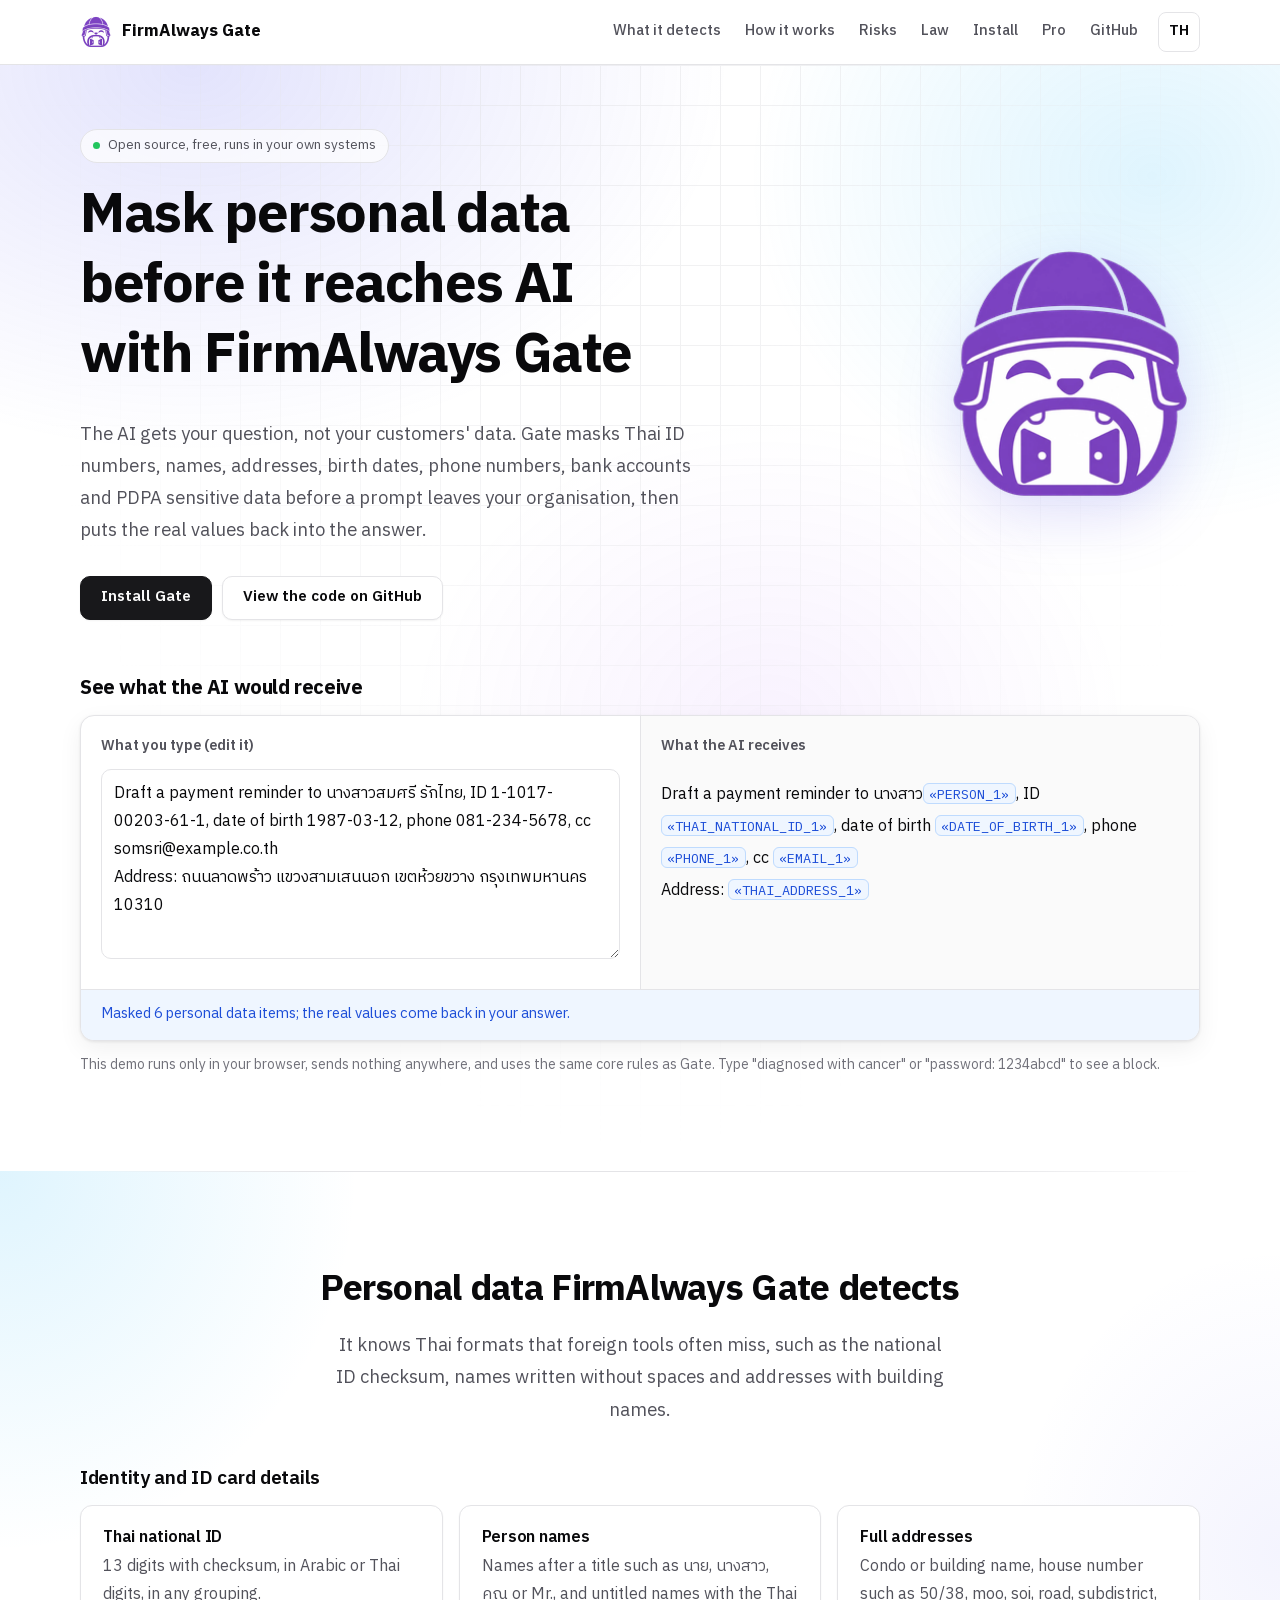
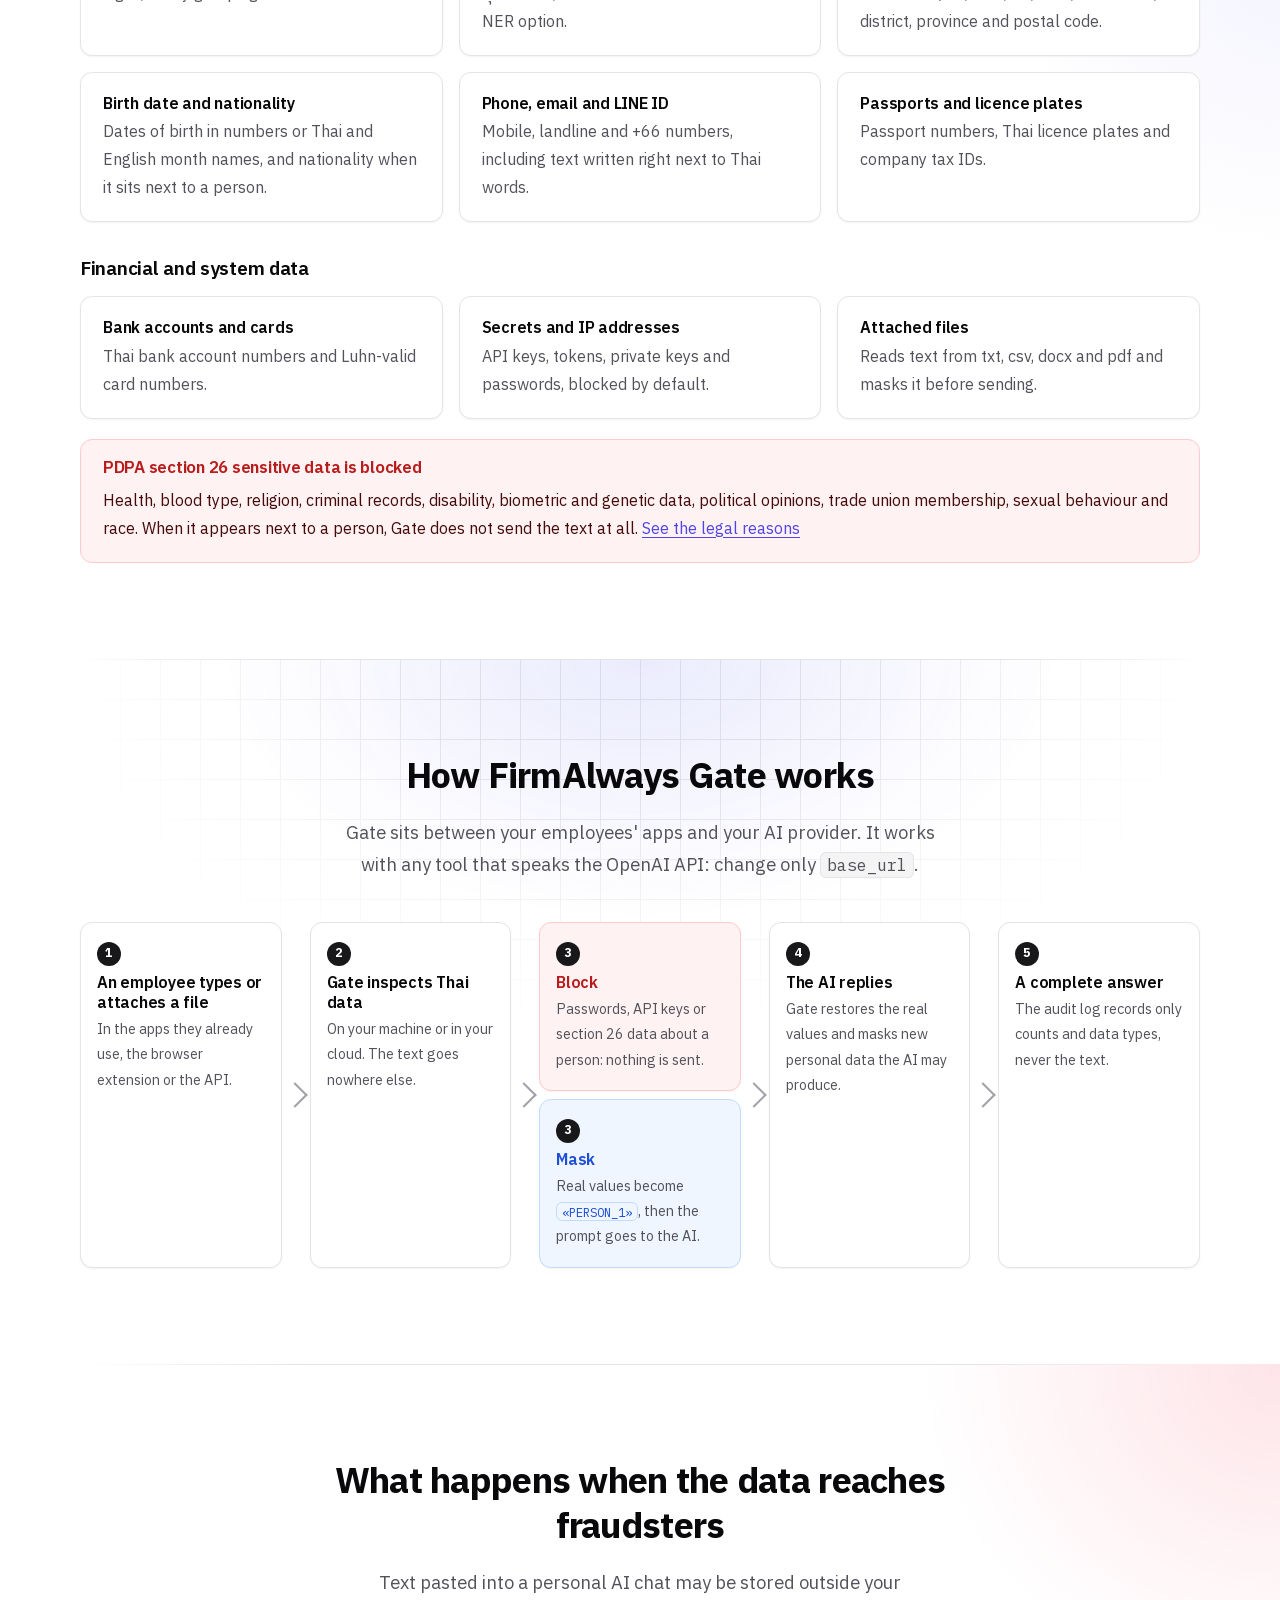
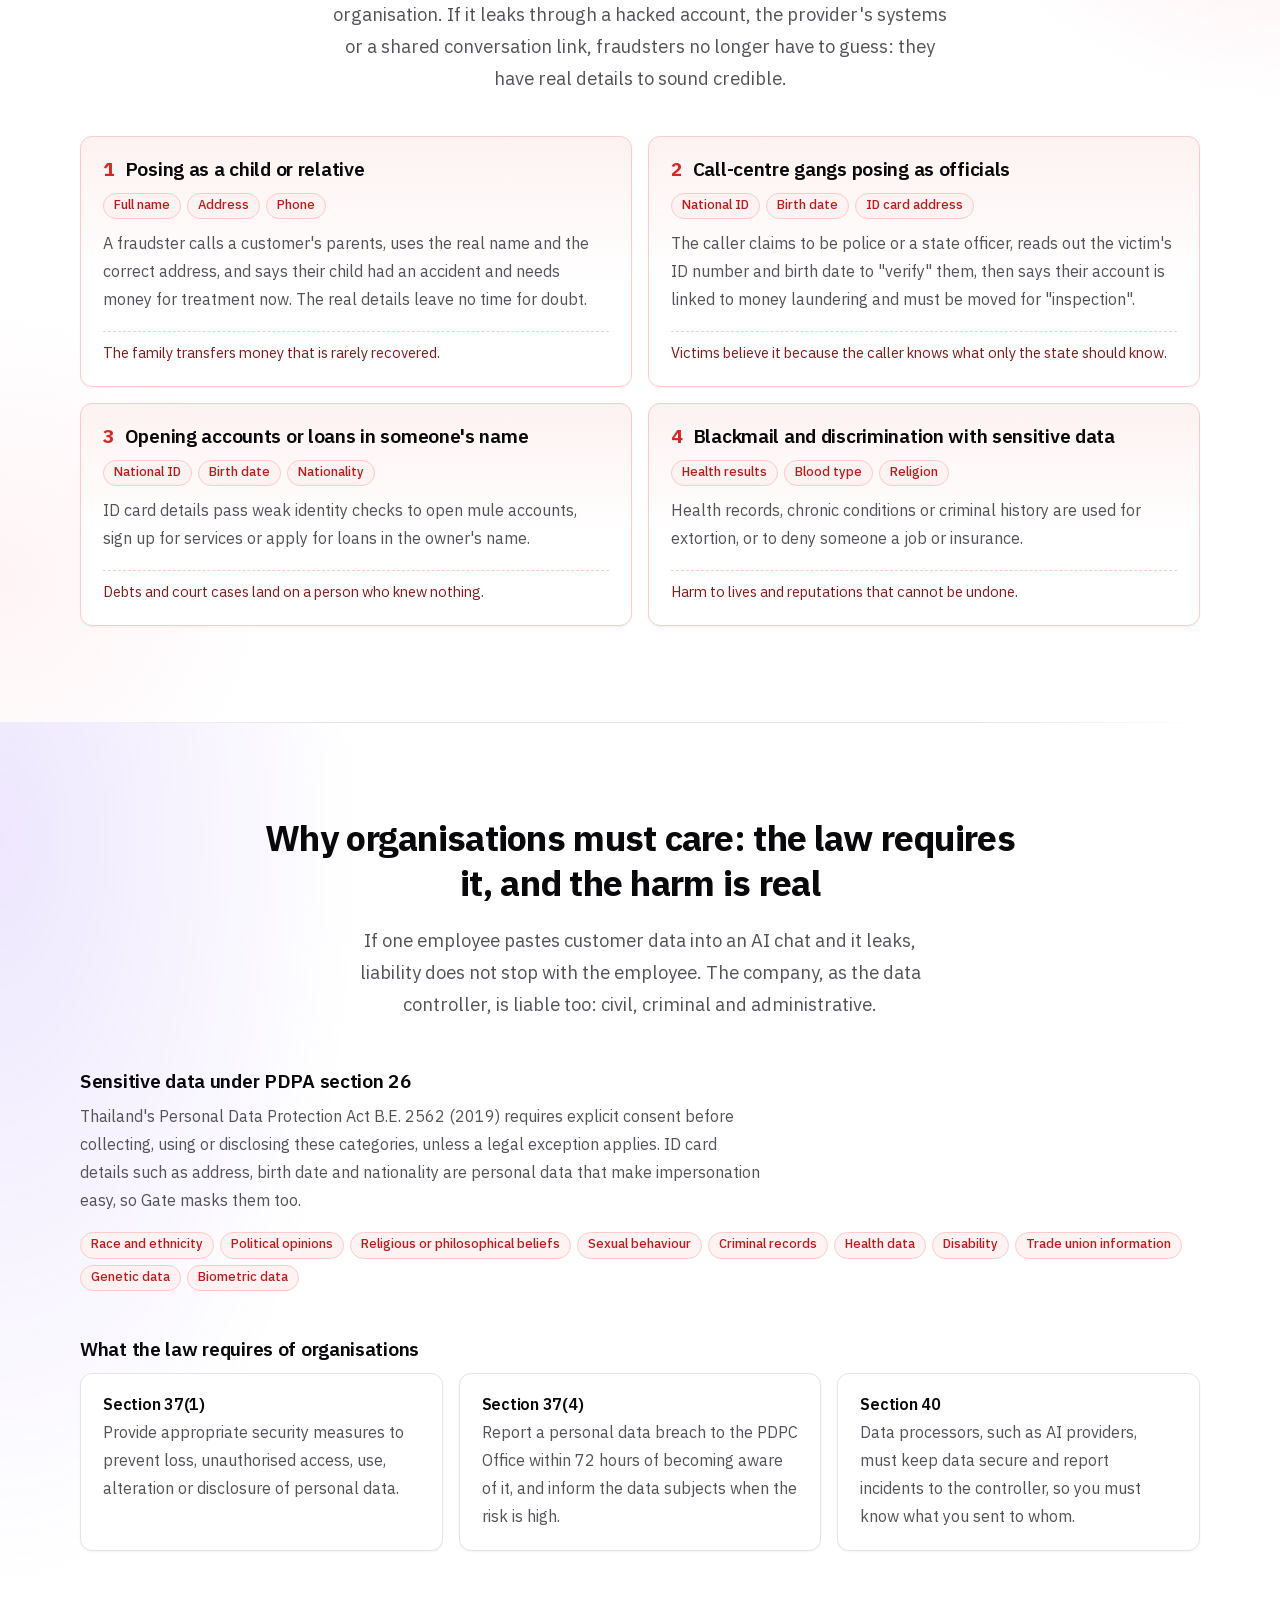
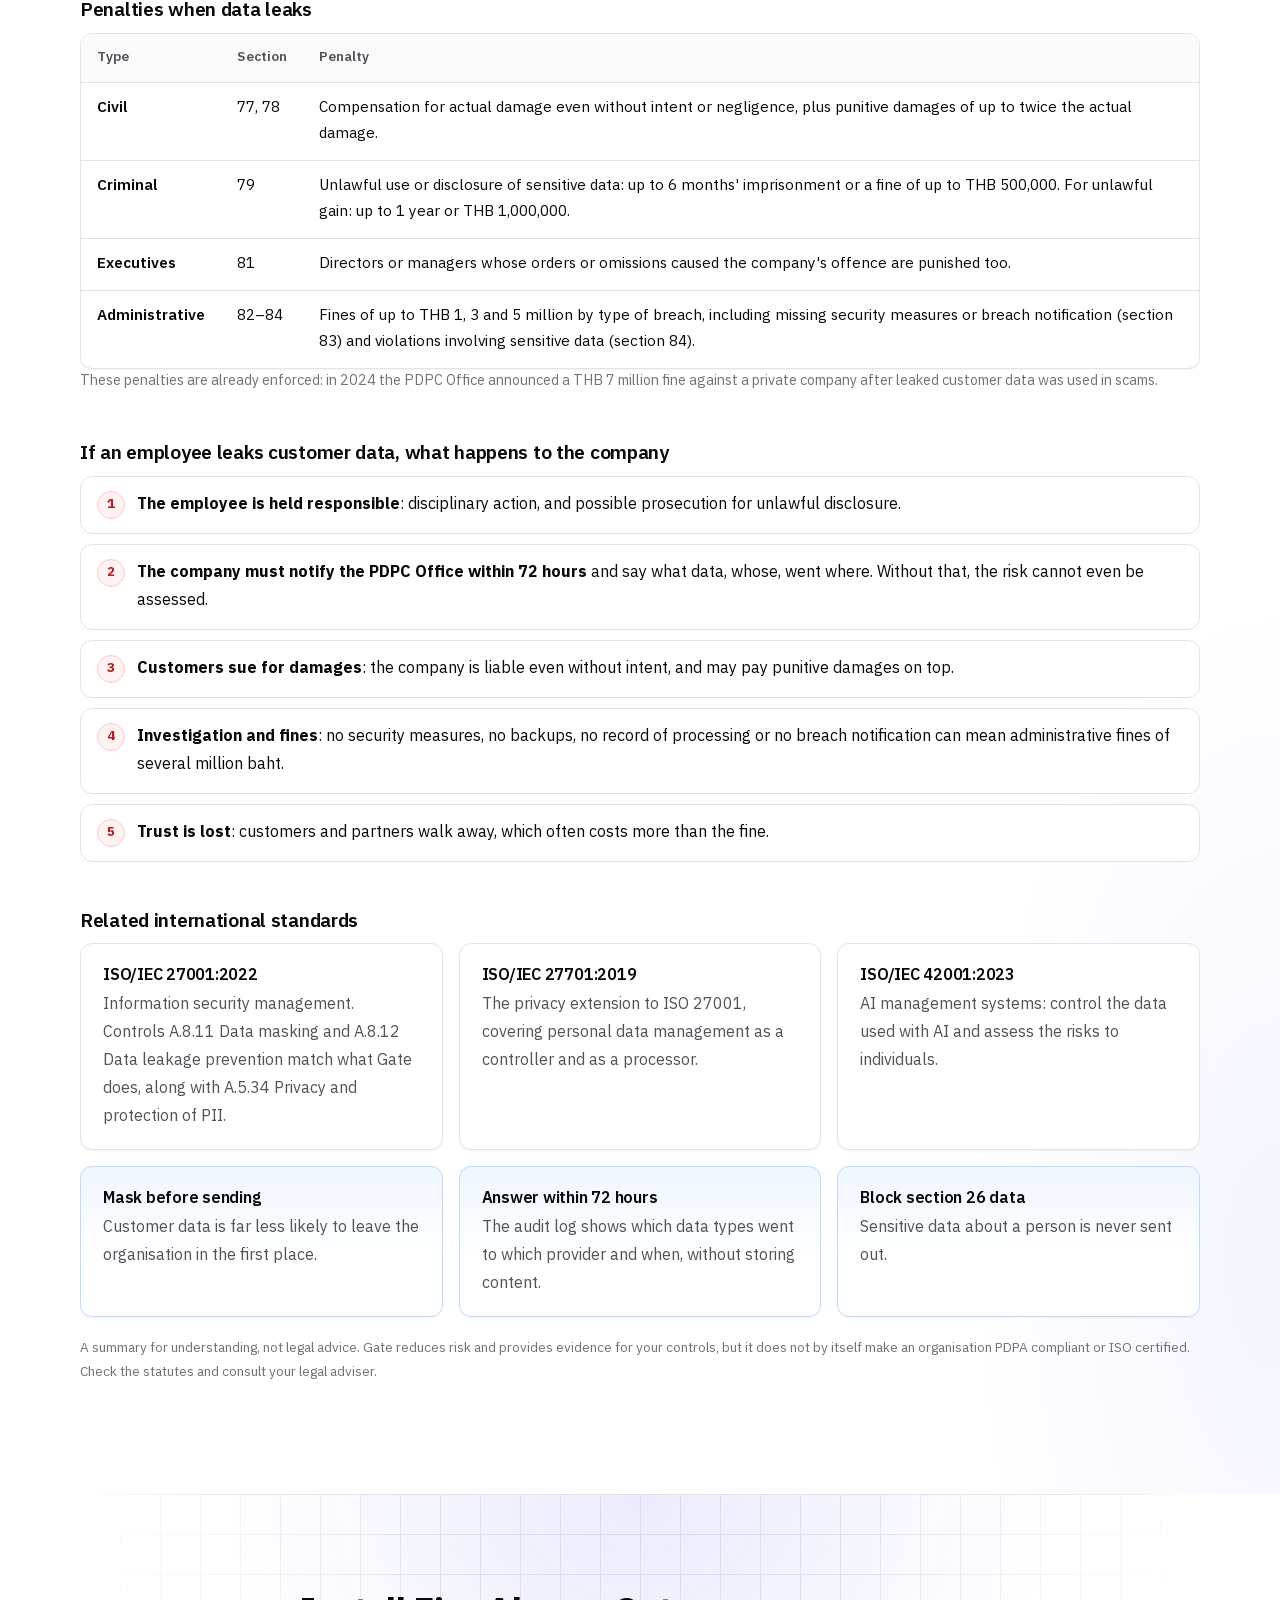
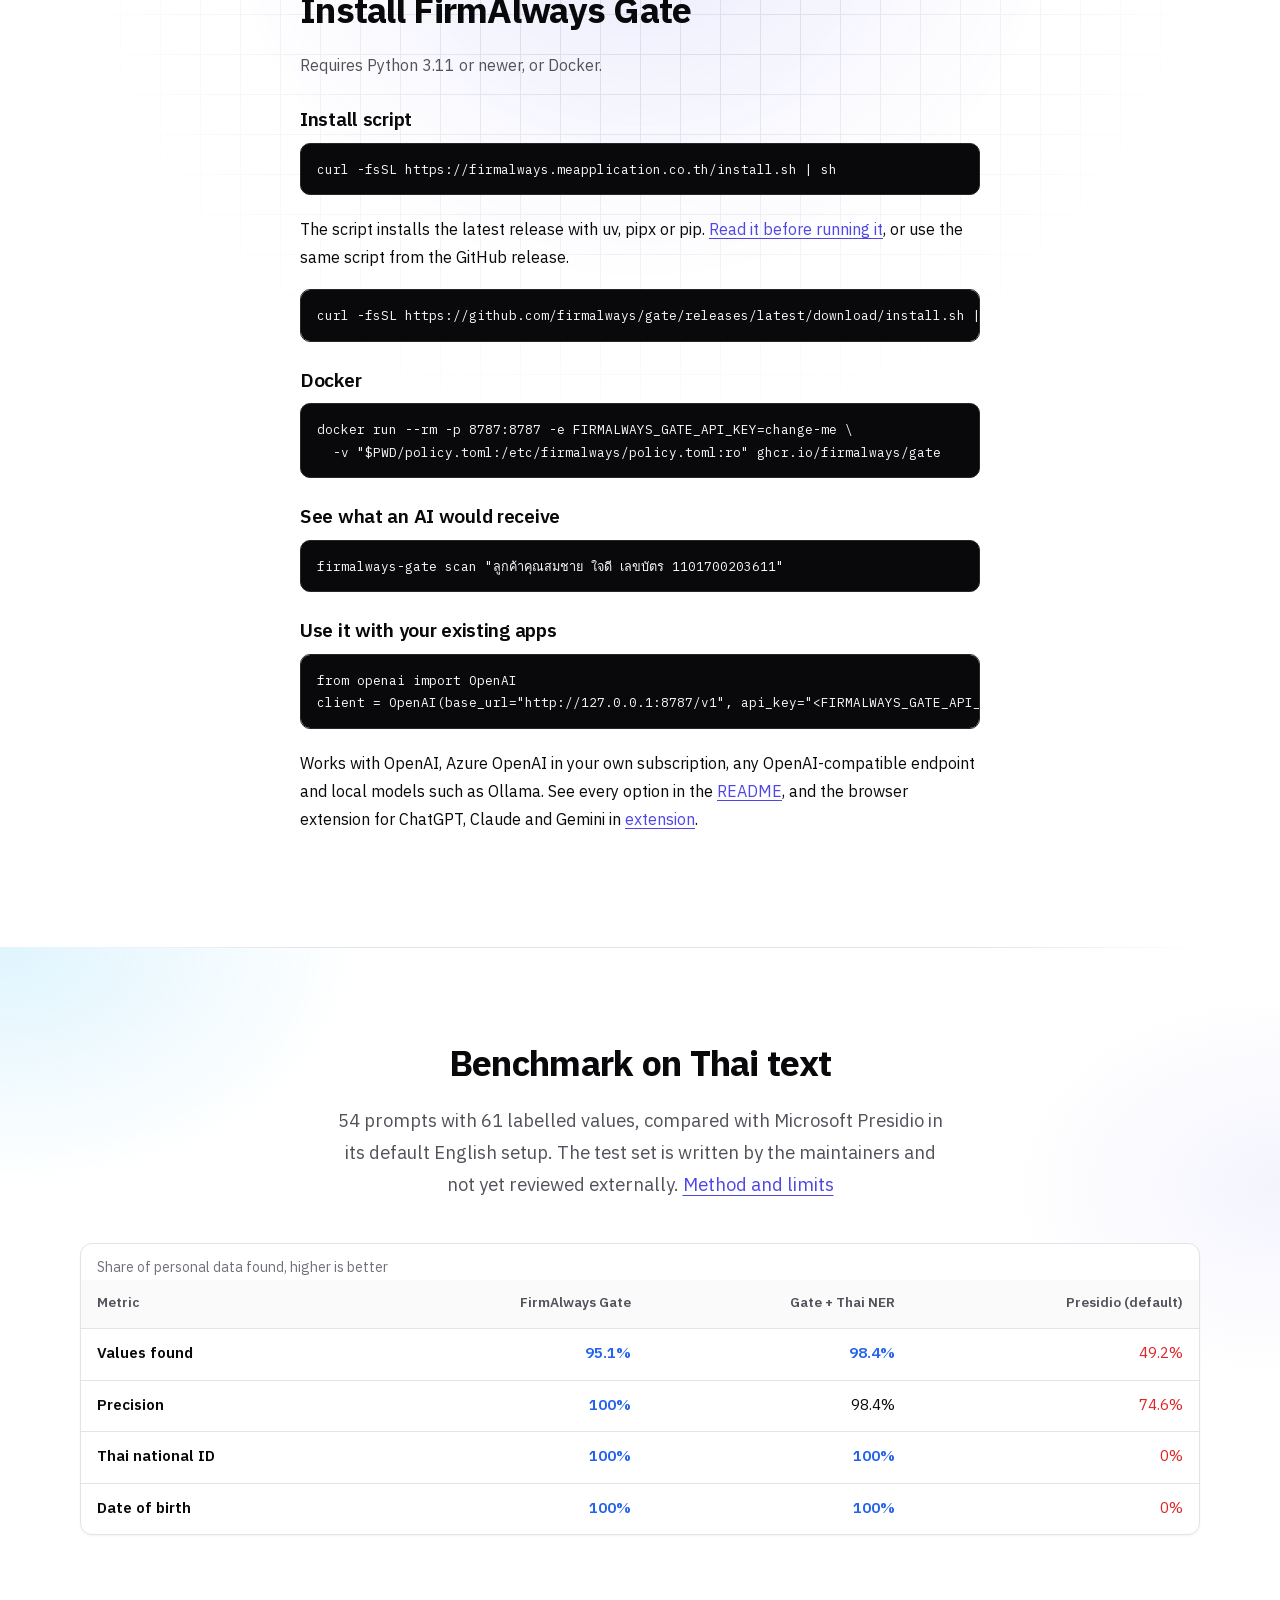
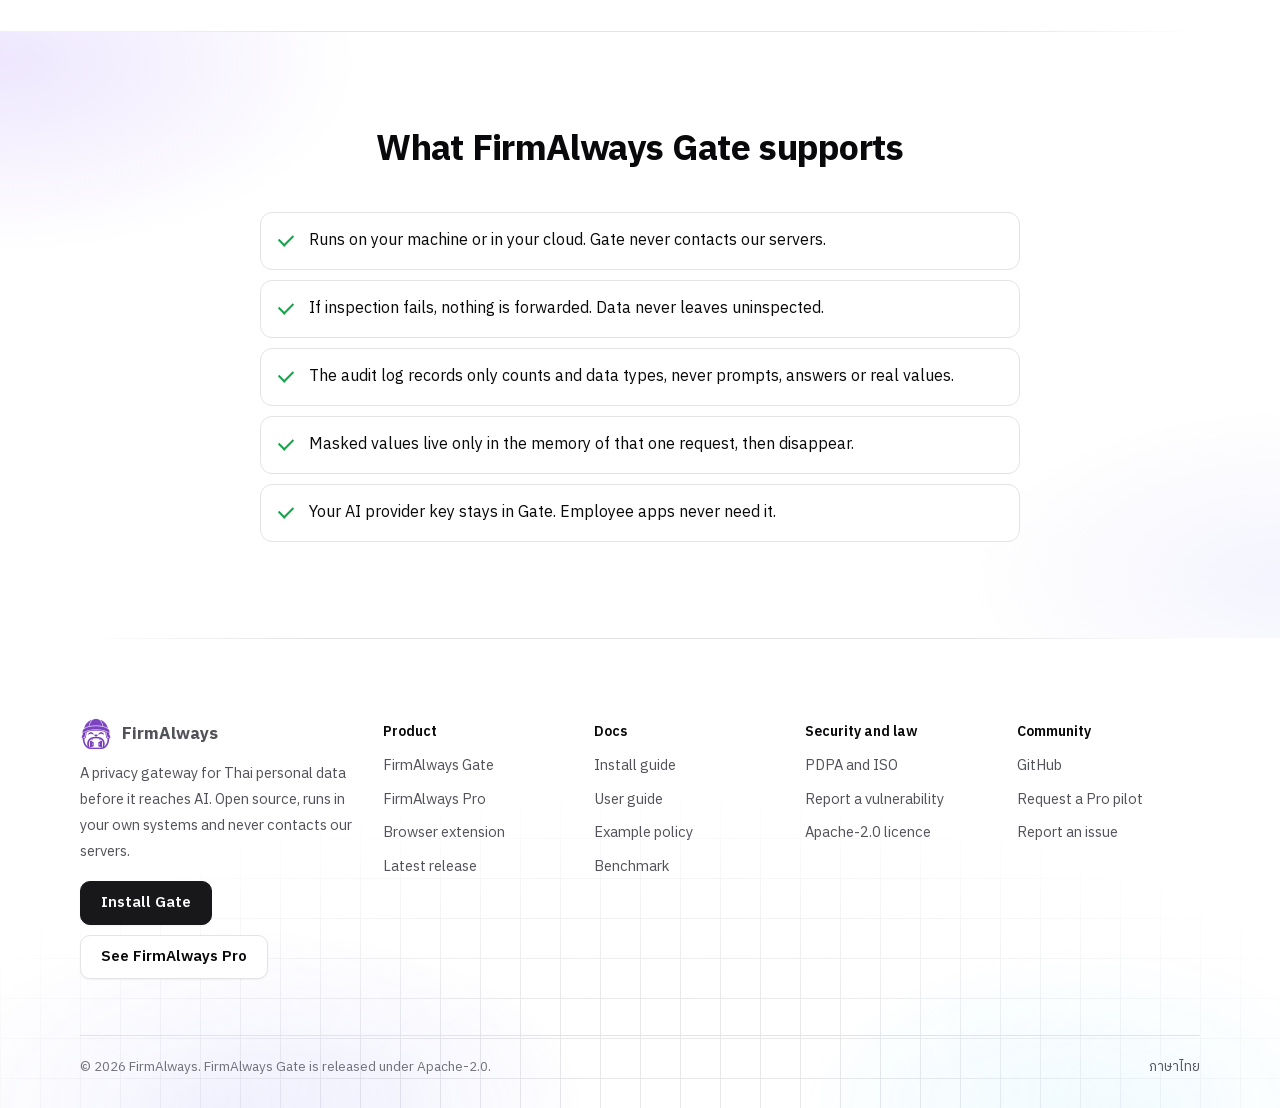
==== commit ce2a249e: "Sections flow with the hero; full footer replaces FAQ; shorter demo address - No more white/grey ban" ====
--- a/en/index.html
+++ b/en/index.html
@@ -14,7 +14,7 @@
   <link rel="icon" href="../assets/brand/favicon-32.png" type="image/png" sizes="32x32">
   <link rel="apple-touch-icon" href="../assets/brand/apple-touch-icon.png">
   <link rel="manifest" href="../site.webmanifest">
-  <link rel="stylesheet" href="../assets/style.css?v=4">
+  <link rel="stylesheet" href="../assets/style.css?v=5">
   <meta property="og:type" content="website">
   <meta property="og:site_name" content="FirmAlways">
   <meta property="og:title" content="FirmAlways Gate">
@@ -31,45 +31,42 @@
   <meta name="twitter:description" content="Mask Thai personal data before prompts reach AI. Free and open source.">
   <meta name="twitter:image" content="https://firmalways.meapplication.co.th/assets/brand/og-image.png">
   <script type="application/ld+json">
-  {
-    "@context": "https://schema.org",
-    "@graph": [
-      {
-        "@type": "WebPage",
-        "@id": "https://firmalways.meapplication.co.th/en/#page",
-        "url": "https://firmalways.meapplication.co.th/en/",
-        "name": "FirmAlways Gate",
-        "inLanguage": "en",
-        "isPartOf": { "@id": "https://firmalways.meapplication.co.th/#website" }
+{
+  "@context": "https://schema.org",
+  "@graph": [
+    {
+      "@type": "WebPage",
+      "@id": "https://firmalways.meapplication.co.th/en/#page",
+      "url": "https://firmalways.meapplication.co.th/en/",
+      "name": "FirmAlways Gate",
+      "inLanguage": "en",
+      "isPartOf": {
+        "@id": "https://firmalways.meapplication.co.th/#website"
+      }
+    },
+    {
+      "@type": "SoftwareApplication",
+      "name": "FirmAlways Gate",
+      "applicationCategory": "SecurityApplication",
+      "operatingSystem": "macOS, Linux, Windows",
+      "softwareVersion": "0.2.0",
+      "description": "Open-source AI privacy gateway for Thai personal data: masks data before it reaches an AI provider and restores it in the answer.",
+      "url": "https://firmalways.meapplication.co.th/en/",
+      "downloadUrl": "https://github.com/firmalways/gate/releases/latest",
+      "license": "https://www.apache.org/licenses/LICENSE-2.0",
+      "offers": {
+        "@type": "Offer",
+        "price": "0",
+        "priceCurrency": "THB"
       },
-      {
-        "@type": "SoftwareApplication",
-        "name": "FirmAlways Gate",
-        "applicationCategory": "SecurityApplication",
-        "operatingSystem": "macOS, Linux, Windows",
-        "softwareVersion": "0.2.0",
-        "description": "Open-source AI privacy gateway for Thai personal data: masks data before it reaches an AI provider and restores it in the answer.",
-        "url": "https://firmalways.meapplication.co.th/en/",
-        "downloadUrl": "https://github.com/firmalways/gate/releases/latest",
-        "license": "https://www.apache.org/licenses/LICENSE-2.0",
-        "offers": { "@type": "Offer", "price": "0", "priceCurrency": "THB" },
-        "publisher": { "@type": "Organization", "name": "FirmAlways", "url": "https://firmalways.meapplication.co.th/" }
-      },
-      {
-        "@type": "FAQPage",
-        "mainEntity": [
-          { "@type": "Question", "name": "Does using Gate make my organisation PDPA compliant?",
-            "acceptedAnswer": { "@type": "Answer", "text": "No. Gate reduces risk and supports PDPA work, but compliance still needs policies, consent, processor agreements and a record of processing activities (ROPA)." } },
-          { "@type": "Question", "name": "Does it detect 100% of personal data?",
-            "acceptedAnswer": { "@type": "Answer", "text": "No tool can. We publish our test results and limits on GitHub, and you can report a weakness privately as described in SECURITY.md." } },
-          { "@type": "Question", "name": "What can the AI still learn once names are masked?",
-            "acceptedAnswer": { "@type": "Answer", "text": "The context of the sentence remains, for example business secrets that are not personal data. For very sensitive work, send requests to a local model instead." } },
-          { "@type": "Question", "name": "How long is it free?",
-            "acceptedAnswer": { "@type": "Answer", "text": "Forever. Gate is Apache-2.0 and free for commercial use. FirmAlways Pro is an add-on for organisations that need per-department policies and reports for their DPO." } }
-        ]
+      "publisher": {
+        "@type": "Organization",
+        "name": "FirmAlways",
+        "url": "https://firmalways.meapplication.co.th/"
       }
-    ]
-  }
+    }
+  ]
+}
   </script>
 </head>
 <body>
@@ -111,7 +108,7 @@
         <div class="demo-pane">
           <label for="demo-input">What you type (edit it)</label>
           <textarea id="demo-input" spellcheck="false">Draft a payment reminder to นางสาวสมศรี รักไทย, ID 1-1017-00203-61-1, date of birth 1987-03-12, phone 081-234-5678, cc somsri@example.co.th
-Address: ธันยาคารคอนโดมิเนียม 50/38 ซอยลาดพร้าว 38 ถนนลาดพร้าว แขวงสามเสนนอก เขตห้วยขวาง กรุงเทพมหานคร 10310</textarea>
+Address: ถนนลาดพร้าว แขวงสามเสนนอก เขตห้วยขวาง กรุงเทพมหานคร 10310</textarea>
         </div>
         <div class="demo-pane">
           <span class="demo-title" id="demo-output-label">What the AI receives</span>
@@ -123,7 +120,7 @@
     </div>
   </section>
 
-  <section id="detect" class="alt" aria-labelledby="detect-title">
+  <section id="detect" data-glow="sky" aria-labelledby="detect-title">
     <div class="wrap">
       <div class="section-head">
         <h2 id="detect-title">Personal data FirmAlways Gate detects</h2>
@@ -151,7 +148,7 @@
     </div>
   </section>
 
-  <section id="flow" aria-labelledby="flow-title">
+  <section id="flow" data-glow="indigo" aria-labelledby="flow-title">
     <div class="wrap">
       <div class="section-head">
         <h2 id="flow-title">How FirmAlways Gate works</h2>
@@ -170,7 +167,7 @@
     </div>
   </section>
 
-  <section id="risks" class="alt" aria-labelledby="risks-title">
+  <section id="risks" data-glow="rose" aria-labelledby="risks-title">
     <div class="wrap">
       <div class="section-head">
         <h2 id="risks-title">What happens when the data reaches fraudsters</h2>
@@ -205,7 +202,7 @@
     </div>
   </section>
 
-  <section id="law" aria-labelledby="law-title">
+  <section id="law" data-glow="violet" aria-labelledby="law-title">
     <div class="wrap">
       <div class="section-head">
         <h2 id="law-title">Why organisations must care: the law requires it, and the harm is real</h2>
@@ -273,7 +270,7 @@
     </div>
   </section>
 
-  <section id="install" class="install alt" aria-labelledby="install-title">
+  <section id="install" class="install" data-glow="indigo" aria-labelledby="install-title">
     <div class="wrap prose">
       <h2 id="install-title">Install FirmAlways Gate</h2>
       <p class="muted">Requires Python 3.11 or newer, or Docker.</p>
@@ -293,7 +290,7 @@
     </div>
   </section>
 
-  <section id="benchmark" aria-labelledby="benchmark-title">
+  <section id="benchmark" data-glow="sky" aria-labelledby="benchmark-title">
     <div class="wrap">
       <div class="section-head">
         <h2 id="benchmark-title">Benchmark on Thai text</h2>
@@ -314,7 +311,7 @@
     </div>
   </section>
 
-  <section id="supports" class="alt" aria-labelledby="supports-title">
+  <section id="supports" data-glow="violet" aria-labelledby="supports-title">
     <div class="wrap">
       <div class="section-head"><h2 id="supports-title">What FirmAlways Gate supports</h2></div>
       <ul class="checks">
@@ -327,30 +324,48 @@
     </div>
   </section>
 
-  <section id="faq" aria-labelledby="faq-title">
-    <div class="wrap">
-      <div class="section-head"><h2 id="faq-title">Frequently asked questions</h2></div>
-      <div class="faq">
-        <details><summary><h3>Does using Gate make my organisation PDPA compliant?</h3></summary><p>No. Gate reduces risk and supports PDPA work, but compliance still needs policies, consent, processor agreements and a record of processing activities (ROPA).</p></details>
-        <details><summary><h3>Does it detect 100% of personal data?</h3></summary><p>No tool can. We publish our test results and limits on GitHub, and you can report a weakness privately as described in SECURITY.md.</p></details>
-        <details><summary><h3>What can the AI still learn once names are masked?</h3></summary><p>The context of the sentence remains, for example business secrets that are not personal data. For very sensitive work, send requests to a local model instead.</p></details>
-        <details><summary><h3>How long is it free?</h3></summary><p>Forever. Gate is Apache-2.0 and free for commercial use. <a href="pro/">FirmAlways Pro</a> is an add-on for organisations that need per-department policies and reports for their DPO.</p></details>
-      </div>
-    </div>
-  </section>
 </main>
 
 <footer class="site-footer">
   <div class="wrap">
-    <span>FirmAlways Gate, Apache-2.0</span>
-    <nav aria-label="Footer links">
-      <a href="pro/">FirmAlways Pro</a>
-      <a href="https://github.com/firmalways/gate/blob/main/SECURITY.md">Report a vulnerability</a>
-      <a href="https://github.com/firmalways/gate">GitHub</a>
-      <a href="../" hreflang="th" lang="th">ภาษาไทย</a>
-    </nav>
+    <div class="footer-grid">
+      <div class="footer-brand">
+        <a class="brand" href="../en/"><img src="../assets/brand/logo-64.png" alt="" width="32" height="32">FirmAlways</a>
+        <p>A privacy gateway for Thai personal data before it reaches AI. Open source, runs in your own systems and never contacts our servers.</p>
+        <div class="actions">
+          <a class="button primary" href="../en/#install">Install Gate</a>
+          <a class="button" href="../en/pro/">See FirmAlways Pro</a>
+        </div>
+      </div>
+      <nav aria-labelledby="footer-col-0"><h2 class="footer-title" id="footer-col-0">Product</h2><ul class="footer-links">
+        <li><a href="../en/">FirmAlways Gate</a></li>
+        <li><a href="../en/pro/">FirmAlways Pro</a></li>
+        <li><a href="https://github.com/firmalways/gate/tree/main/extension">Browser extension</a></li>
+        <li><a href="https://github.com/firmalways/gate/releases/latest">Latest release</a></li>
+      </ul></nav>
+      <nav aria-labelledby="footer-col-1"><h2 class="footer-title" id="footer-col-1">Docs</h2><ul class="footer-links">
+        <li><a href="../en/#install">Install guide</a></li>
+        <li><a href="https://github.com/firmalways/gate#readme">User guide</a></li>
+        <li><a href="https://github.com/firmalways/gate/blob/main/policy.example.toml">Example policy</a></li>
+        <li><a href="https://github.com/firmalways/gate/blob/main/docs/benchmark.md">Benchmark</a></li>
+      </ul></nav>
+      <nav aria-labelledby="footer-col-2"><h2 class="footer-title" id="footer-col-2">Security and law</h2><ul class="footer-links">
+        <li><a href="../en/#law">PDPA and ISO</a></li>
+        <li><a href="https://github.com/firmalways/gate/blob/main/SECURITY.md">Report a vulnerability</a></li>
+        <li><a href="https://github.com/firmalways/gate/blob/main/LICENSE">Apache-2.0 licence</a></li>
+      </ul></nav>
+      <nav aria-labelledby="footer-col-3"><h2 class="footer-title" id="footer-col-3">Community</h2><ul class="footer-links">
+        <li><a href="https://github.com/firmalways">GitHub</a></li>
+        <li><a href="https://github.com/firmalways/gate/discussions/new?category=pro">Request a Pro pilot</a></li>
+        <li><a href="https://github.com/firmalways/gate/issues">Report an issue</a></li>
+      </ul></nav>
+    </div>
+    <div class="footer-bottom">
+      <span>© 2026 FirmAlways. FirmAlways Gate is released under Apache-2.0.</span>
+      <span><a href="../" hreflang="th" lang="th">ภาษาไทย</a></span>
+    </div>
   </div>
 </footer>
-<script src="../assets/demo.js?v=4" defer></script>
+<script src="../assets/demo.js?v=5" defer></script>
 </body>
 </html>
--- a/assets/style.css
+++ b/assets/style.css
@@ -68,9 +68,44 @@
 .muted { color: var(--muted-fg); }
 .small { font-size: 0.9rem; color: var(--subtle-fg); }
 
-section { padding: 88px 0; }
-section + section { border-top: 1px solid var(--border); }
-section.alt { background: #fafafa; }
+section { position: relative; isolation: isolate; padding: 96px 0; }
+/* Sections flow on one white canvas: a fading hairline between them, and a soft glow
+   from the hero's gradient family, colour-coded by meaning. */
+section:not(.hero)::before {
+  content: "";
+  position: absolute;
+  top: 0;
+  left: 50%;
+  width: min(100% - 32px, 1120px);
+  height: 1px;
+  transform: translateX(-50%);
+  background: linear-gradient(90deg, transparent, var(--border) 20%, var(--border) 80%, transparent);
+}
+section[data-glow]::after { content: ""; position: absolute; inset: 0; z-index: -1; pointer-events: none; }
+section[data-glow="sky"]::after {
+  background:
+    radial-gradient(40% 50% at 0% 0%, rgba(56, 189, 248, 0.16), transparent 70%),
+    radial-gradient(30% 40% at 100% 35%, rgba(99, 102, 241, 0.07), transparent 70%);
+}
+section[data-glow="indigo"]::after {
+  background:
+    radial-gradient(50% 55% at 50% 0%, rgba(99, 102, 241, 0.16), transparent 70%),
+    linear-gradient(var(--border) 1px, transparent 1px) 0 0 / 40px 40px,
+    linear-gradient(90deg, var(--border) 1px, transparent 1px) 0 0 / 40px 40px;
+  -webkit-mask-image: radial-gradient(ellipse 60% 70% at 50% 0%, #000 30%, transparent 75%);
+  mask-image: radial-gradient(ellipse 60% 70% at 50% 0%, #000 30%, transparent 75%);
+  opacity: 0.8;
+}
+section[data-glow="rose"]::after {
+  background:
+    radial-gradient(40% 50% at 100% 0%, rgba(244, 63, 94, 0.14), transparent 70%),
+    radial-gradient(30% 40% at 0% 85%, rgba(244, 63, 94, 0.06), transparent 70%);
+}
+section[data-glow="violet"]::after {
+  background:
+    radial-gradient(40% 45% at 0% 5%, rgba(139, 92, 246, 0.15), transparent 70%),
+    radial-gradient(35% 40% at 100% 90%, rgba(99, 102, 241, 0.07), transparent 70%);
+}
 .section-head { max-width: 760px; margin: 0 auto 40px; text-align: center; }
 .section-head .lead { margin-inline: auto; }
 
@@ -211,16 +246,6 @@
 .checks li { position: relative; padding: 14px 16px 14px 48px; border: 1px solid var(--border); border-radius: var(--radius); background: var(--card); }
 .checks li::before { content: ""; position: absolute; left: 18px; top: 21px; width: 12px; height: 7px; border-left: 2px solid #16a34a; border-bottom: 2px solid #16a34a; transform: rotate(-45deg); }
 
-/* FAQ */
-.faq { max-width: 760px; margin: 0 auto; border: 1px solid var(--border); border-radius: var(--radius); background: var(--card); }
-details { padding: 16px 20px; }
-details + details { border-top: 1px solid var(--border); }
-summary { cursor: pointer; list-style: none; display: flex; justify-content: space-between; gap: 16px; }
-summary::-webkit-details-marker { display: none; }
-summary::after { content: "+"; color: var(--subtle-fg); font-weight: 500; }
-details[open] summary::after { content: "−"; }
-summary h3 { display: inline; font-size: 1rem; font-weight: 600; margin: 0; }
-details p { margin: 10px 0 0; color: var(--muted-fg); }
 
 /* Pro page */
 .groups { display: grid; grid-template-columns: repeat(2, minmax(0, 1fr)); gap: 16px; }
@@ -242,14 +267,47 @@
 .promises li { position: relative; padding: 12px 16px 12px 46px; border: 1px solid var(--border); border-radius: var(--radius); background: var(--card); }
 .promises li::before { content: ""; position: absolute; left: 18px; top: 19px; width: 12px; height: 7px; border-left: 2px solid #16a34a; border-bottom: 2px solid #16a34a; transform: rotate(-45deg); }
 
-/* Footer */
-.site-footer { border-top: 1px solid var(--border); padding: 32px 0 48px; color: var(--subtle-fg); font-size: 0.9rem; background: #fafafa; }
-.site-footer .wrap { display: flex; justify-content: space-between; gap: 16px; flex-wrap: wrap; align-items: center; }
-.site-footer nav { display: flex; gap: 18px; flex-wrap: wrap; }
+/* Footer: the hero's grid and glow, mirrored to fade up from the bottom */
+.site-footer { position: relative; isolation: isolate; overflow: hidden; padding: 80px 0 28px; color: var(--muted-fg); font-size: 0.92rem; }
+.site-footer::before {
+  content: "";
+  position: absolute;
+  inset: 0;
+  z-index: -1;
+  background:
+    radial-gradient(45% 60% at 15% 100%, rgba(99, 102, 241, 0.16), transparent 70%),
+    radial-gradient(40% 55% at 90% 100%, rgba(56, 189, 248, 0.14), transparent 70%),
+    linear-gradient(var(--border) 1px, transparent 1px) 0 0 / 40px 40px,
+    linear-gradient(90deg, var(--border) 1px, transparent 1px) 0 0 / 40px 40px;
+  -webkit-mask-image: radial-gradient(ellipse 80% 90% at 50% 100%, #000 25%, transparent 75%);
+  mask-image: radial-gradient(ellipse 80% 90% at 50% 100%, #000 25%, transparent 75%);
+  opacity: 0.85;
+}
+.site-footer::after {
+  content: "";
+  position: absolute;
+  top: 0;
+  left: 50%;
+  width: min(100% - 32px, 1120px);
+  height: 1px;
+  transform: translateX(-50%);
+  background: linear-gradient(90deg, transparent, var(--border) 20%, var(--border) 80%, transparent);
+}
+.footer-grid { display: grid; grid-template-columns: minmax(0, 1.5fr) repeat(4, minmax(0, 1fr)); gap: 32px 28px; }
+.footer-brand p { margin: 12px 0 16px; max-width: 34ch; }
+.footer-brand .actions { margin-top: 0; }
+.footer-title { font-size: 0.88rem; font-weight: 600; color: var(--fg); margin: 6px 0 12px; letter-spacing: 0; }
+.footer-links { list-style: none; padding: 0; margin: 0; display: grid; gap: 8px; }
 .site-footer a { color: var(--muted-fg); text-decoration: none; }
 .site-footer a:hover { color: var(--fg); }
+.site-footer .button { color: var(--fg); }
+.site-footer .button.primary { color: var(--primary-fg); }
+.footer-bottom { margin-top: 56px; padding-top: 20px; border-top: 1px solid var(--border); display: flex; justify-content: space-between; gap: 12px 24px; flex-wrap: wrap; font-size: 0.85rem; color: var(--subtle-fg); }
+.footer-bottom a { color: var(--muted-fg); }
 
 @media (max-width: 960px) {
+  .footer-grid { grid-template-columns: repeat(2, minmax(0, 1fr)); }
+  .footer-brand { grid-column: 1 / -1; }
   .flow { grid-template-columns: 1fr; gap: 26px; }
   .flow > li:not(:last-child)::after { top: auto; bottom: -21px; right: 50%; transform: translateX(50%) rotate(135deg); }
   .grid.cols-3, .grid.cols-4, .plans { grid-template-columns: repeat(2, minmax(0, 1fr)); }
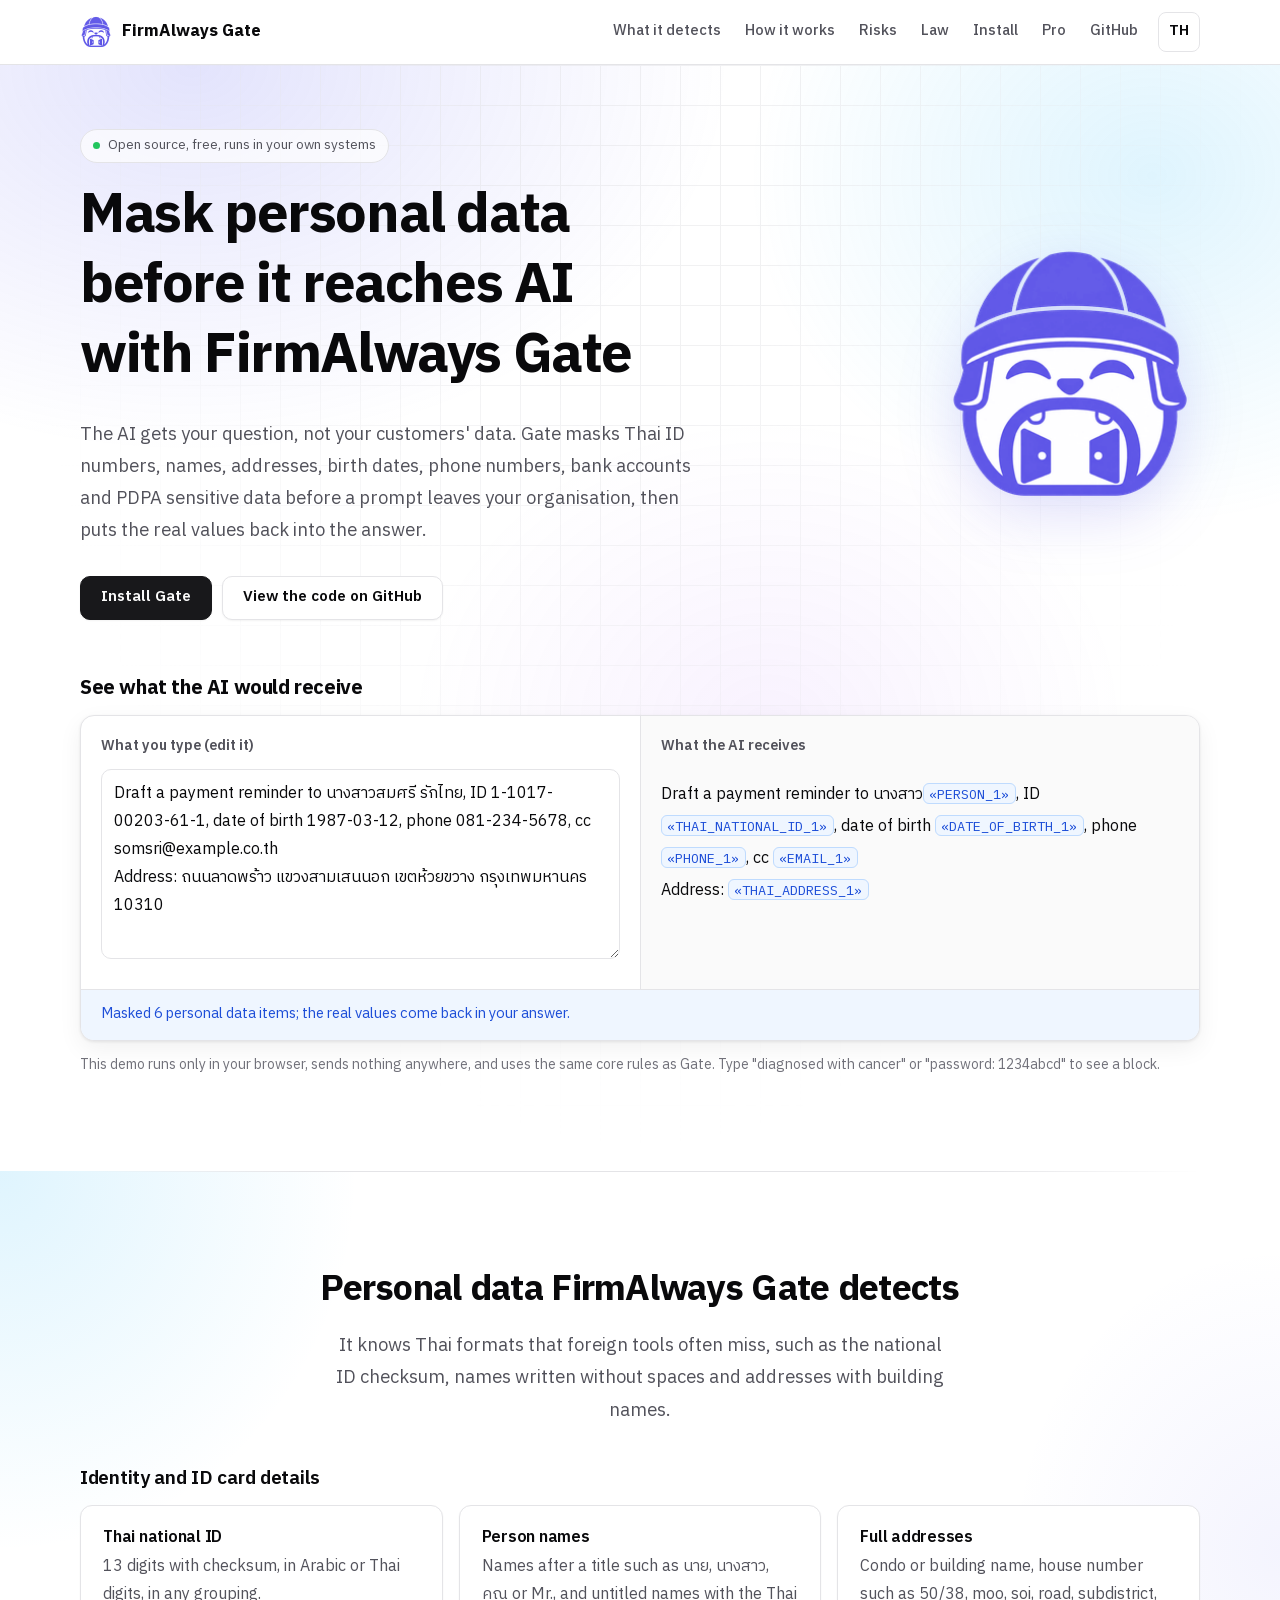
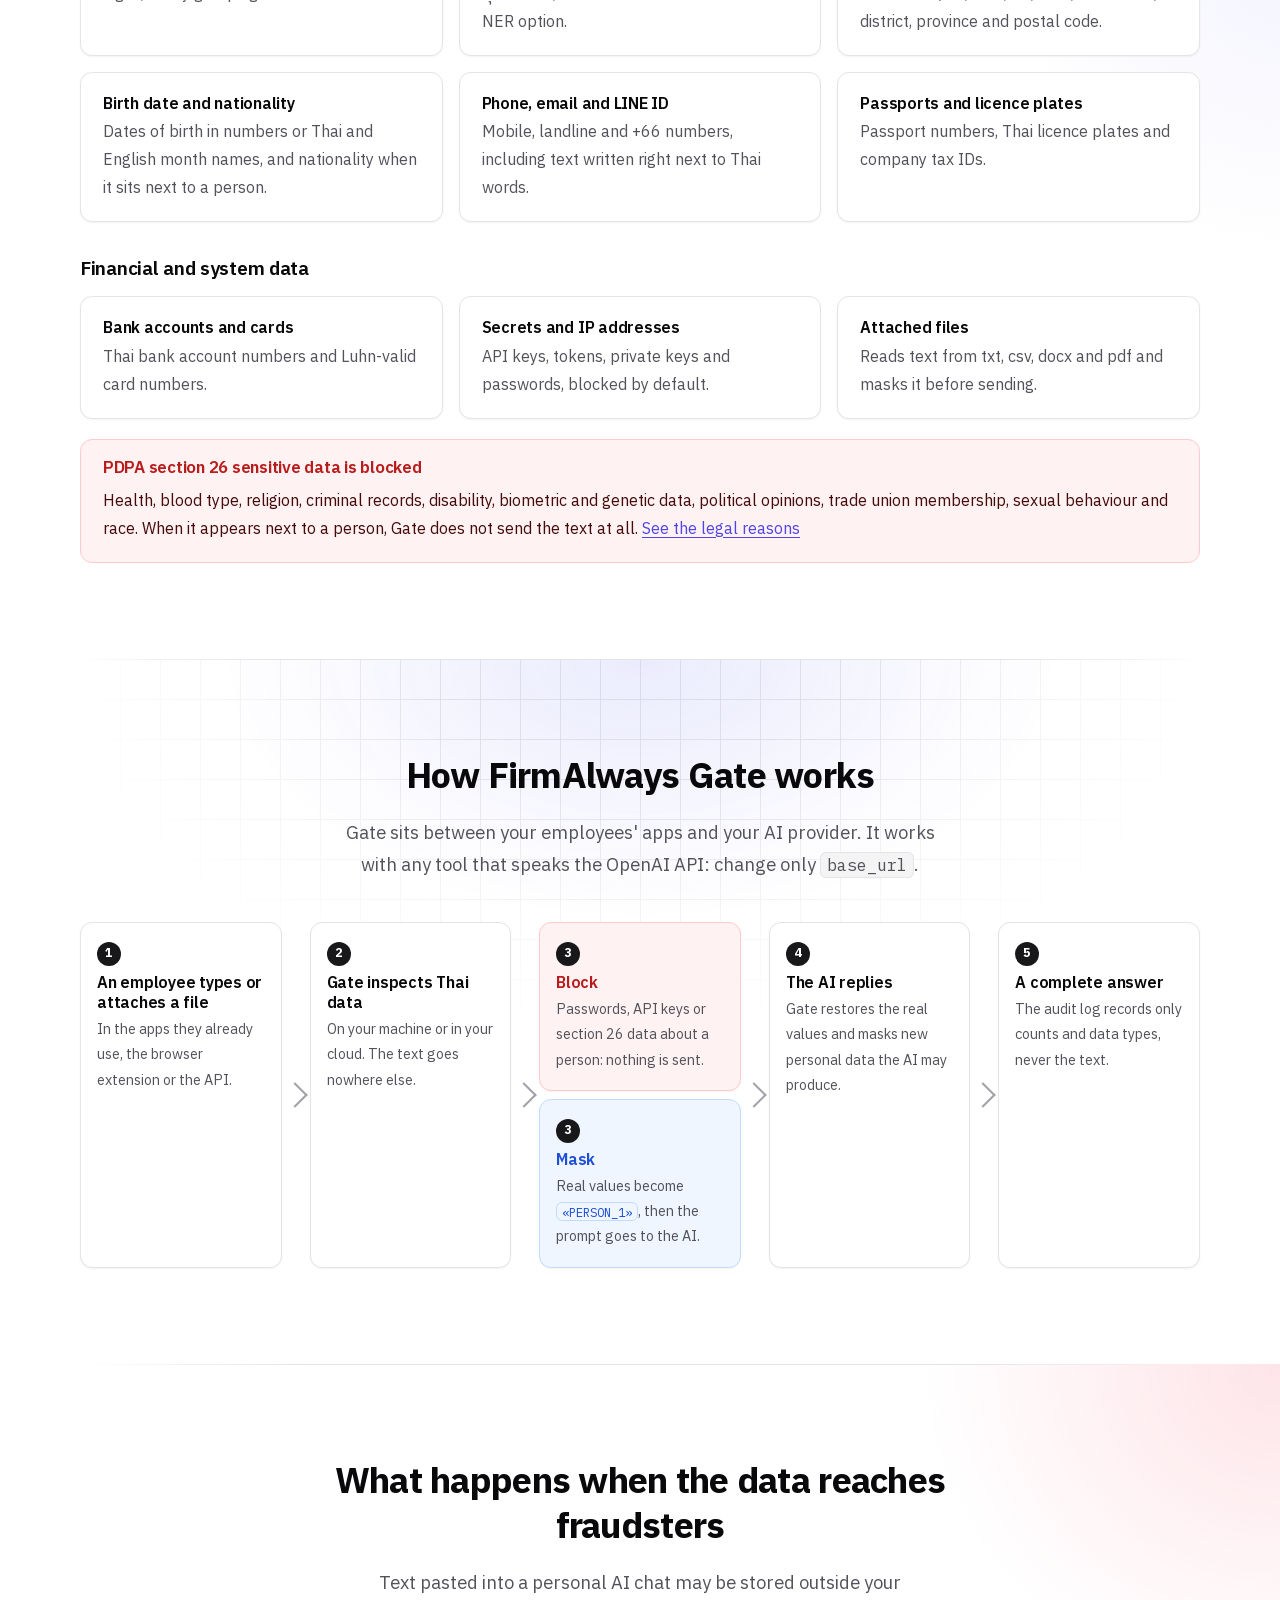
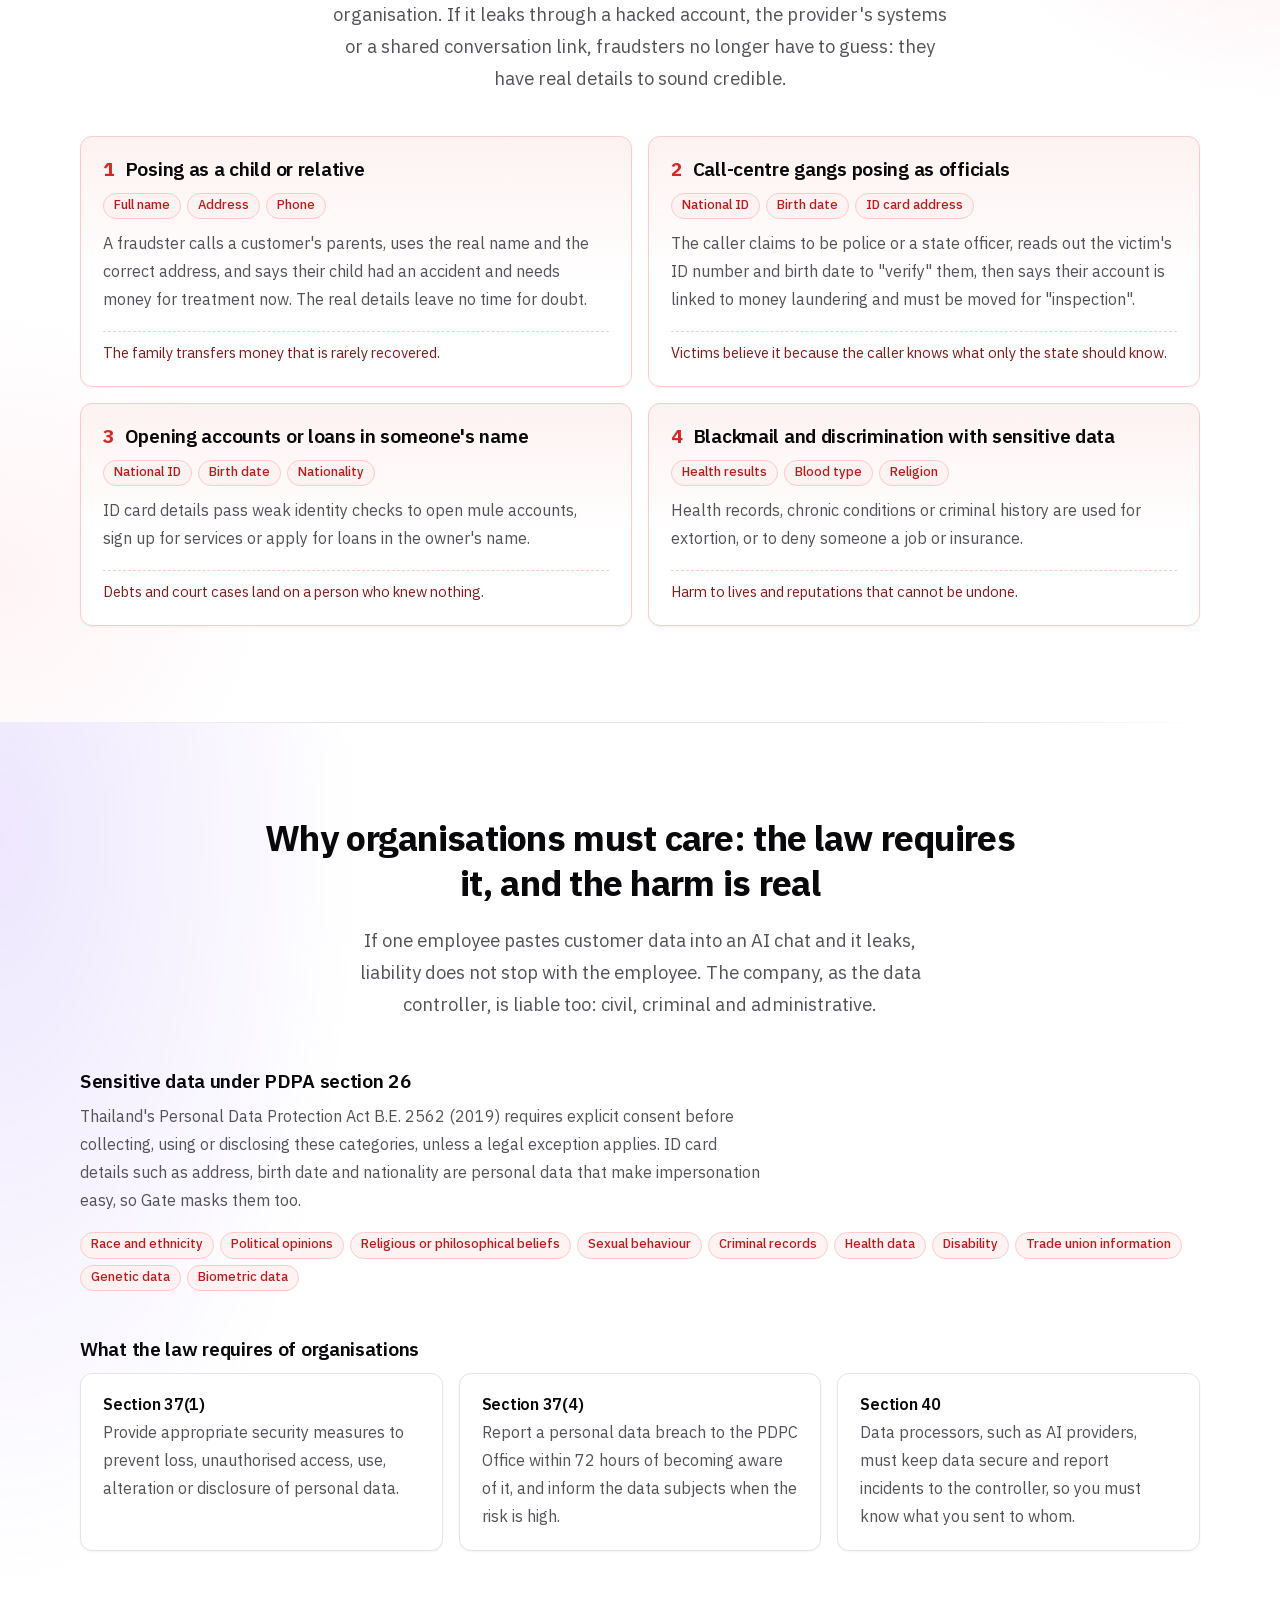
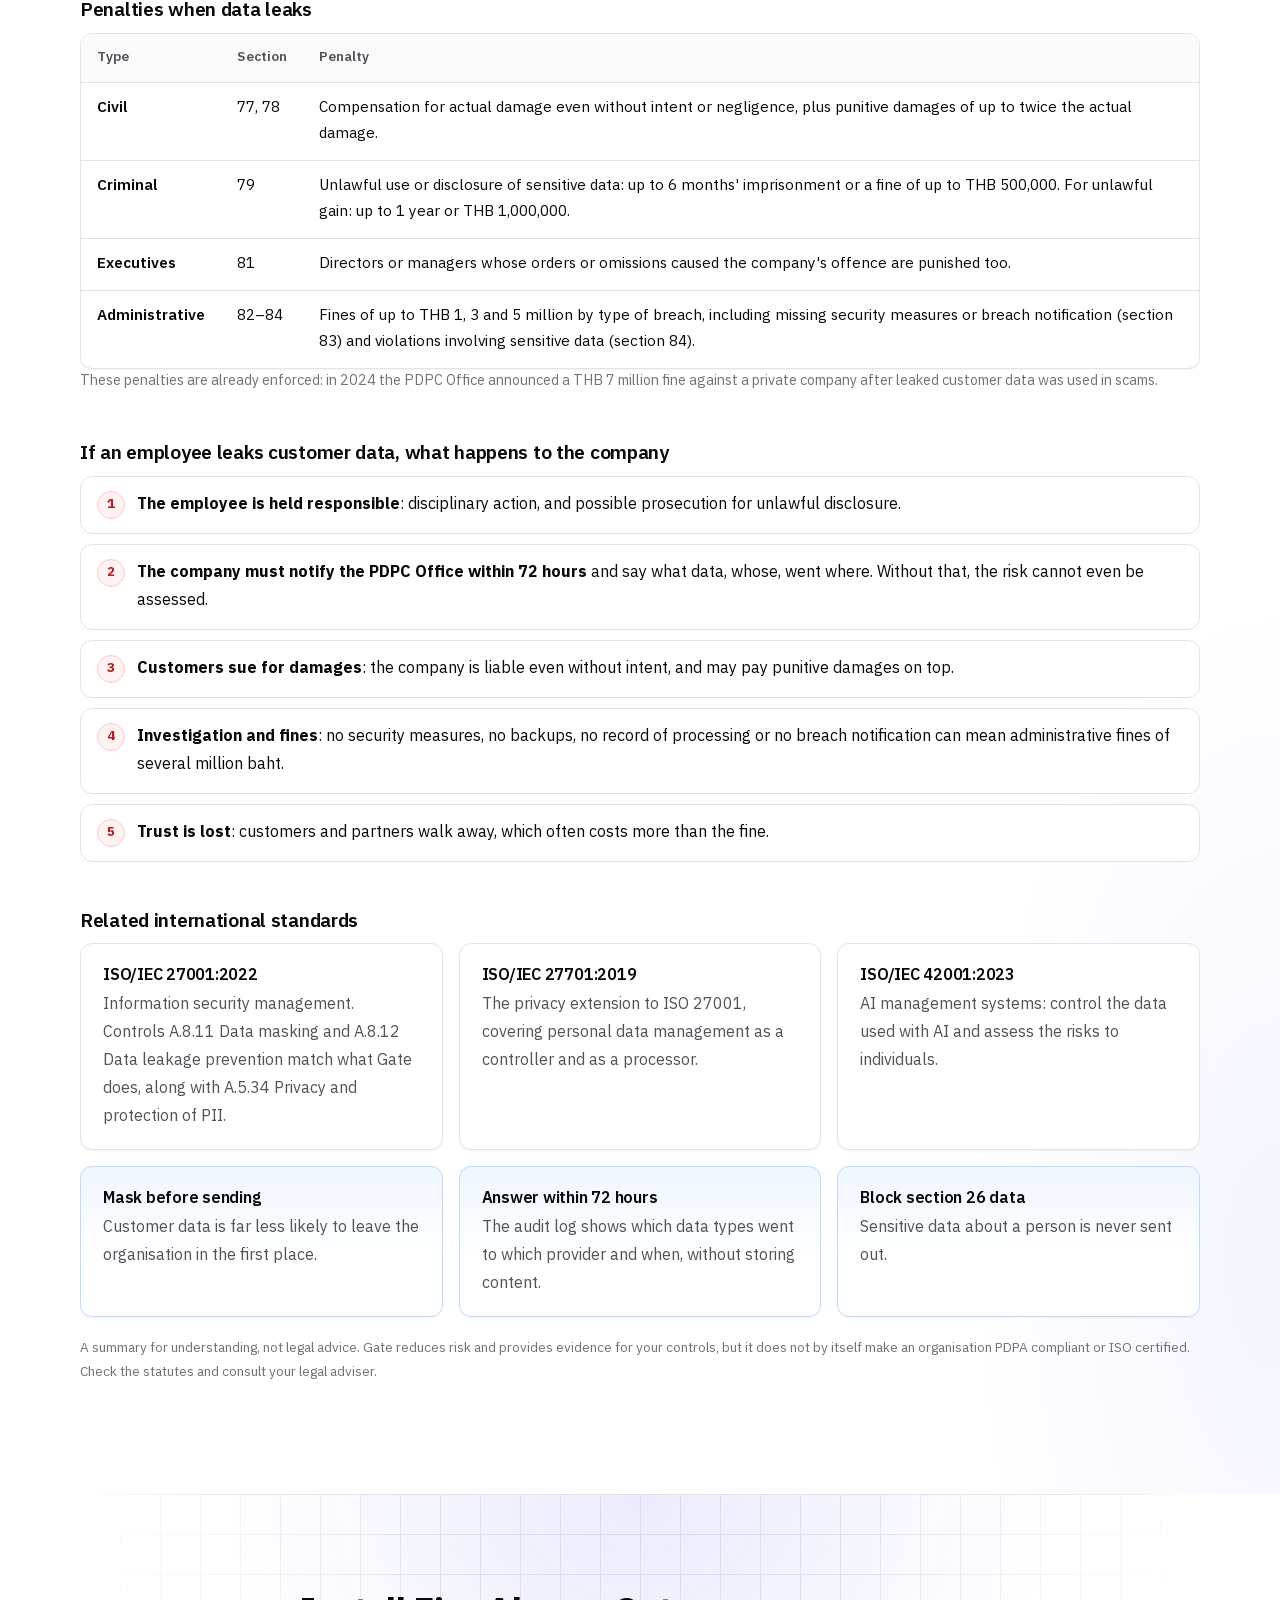
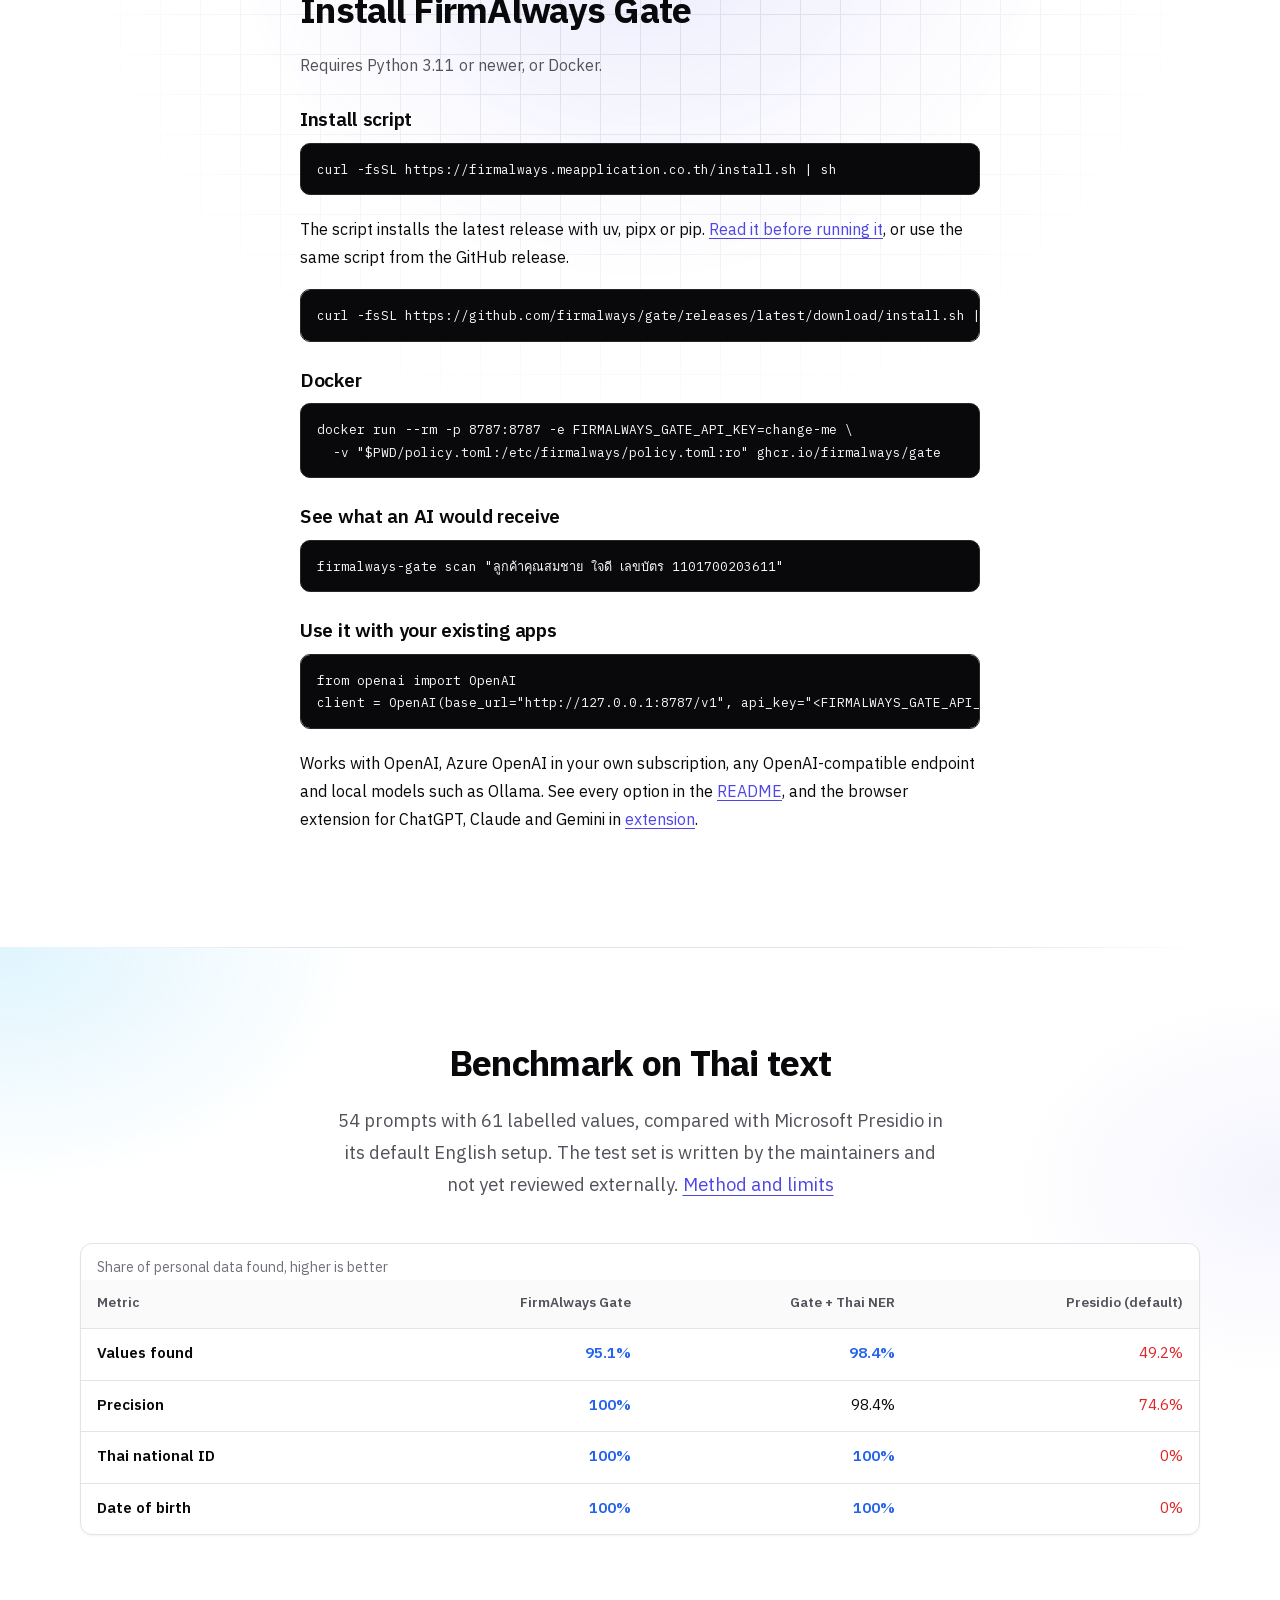
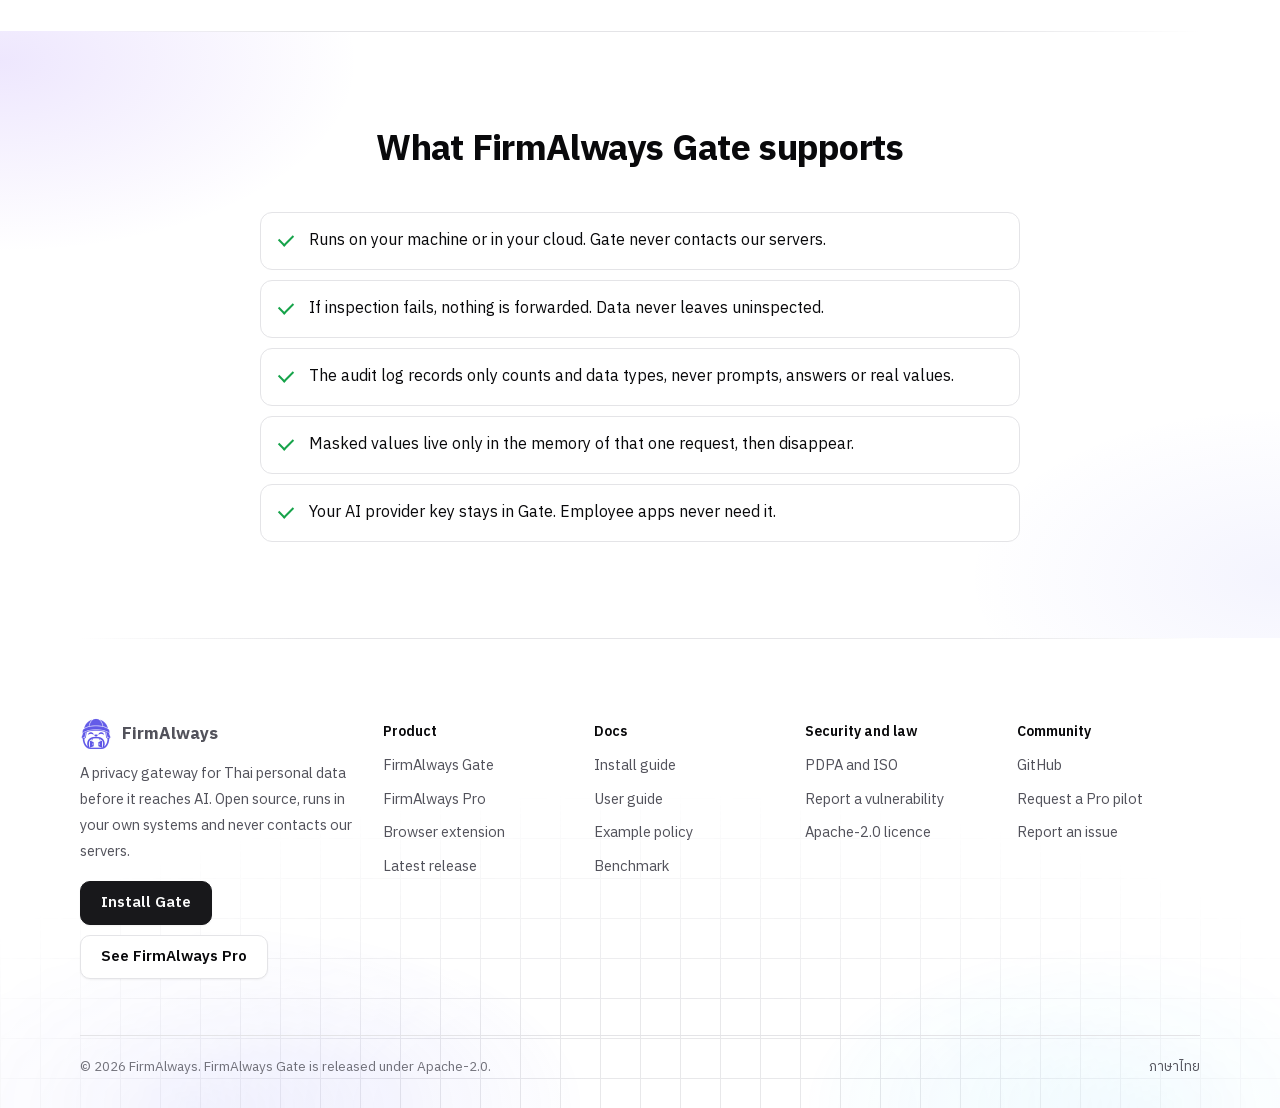
==== commit d0e9903d: "Logo and favicons in Indigo #4F46E5 to match the site - Recoloured logo, favicon.ico, PNG icons, app" ====
--- a/en/index.html
+++ b/en/index.html
@@ -9,18 +9,18 @@
   <link rel="alternate" hreflang="th" href="https://firmalways.meapplication.co.th/">
   <link rel="alternate" hreflang="en" href="https://firmalways.meapplication.co.th/en/">
   <link rel="alternate" hreflang="x-default" href="https://firmalways.meapplication.co.th/">
-  <meta name="theme-color" content="#6e3ca7">
-  <link rel="icon" href="../assets/brand/favicon.ico" sizes="48x48">
-  <link rel="icon" href="../assets/brand/favicon-32.png" type="image/png" sizes="32x32">
-  <link rel="apple-touch-icon" href="../assets/brand/apple-touch-icon.png">
+  <meta name="theme-color" content="#4f46e5">
+  <link rel="icon" href="../assets/brand/favicon.ico?v=2" sizes="48x48">
+  <link rel="icon" href="../assets/brand/favicon-32.png?v=2" type="image/png" sizes="32x32">
+  <link rel="apple-touch-icon" href="../assets/brand/apple-touch-icon.png?v=2">
   <link rel="manifest" href="../site.webmanifest">
-  <link rel="stylesheet" href="../assets/style.css?v=5">
+  <link rel="stylesheet" href="../assets/style.css?v=6">
   <meta property="og:type" content="website">
   <meta property="og:site_name" content="FirmAlways">
   <meta property="og:title" content="FirmAlways Gate">
   <meta property="og:description" content="Mask Thai personal data before prompts reach an AI provider, as PDPA expects. Free, open source, runs in your own infrastructure.">
   <meta property="og:url" content="https://firmalways.meapplication.co.th/en/">
-  <meta property="og:image" content="https://firmalways.meapplication.co.th/assets/brand/og-image.png">
+  <meta property="og:image" content="https://firmalways.meapplication.co.th/assets/brand/og-image.png?v=2">
   <meta property="og:image:width" content="1200">
   <meta property="og:image:height" content="630">
   <meta property="og:image:alt" content="FirmAlways Gate masks Thai personal data before prompts reach AI">
@@ -29,7 +29,7 @@
   <meta name="twitter:card" content="summary_large_image">
   <meta name="twitter:title" content="FirmAlways Gate">
   <meta name="twitter:description" content="Mask Thai personal data before prompts reach AI. Free and open source.">
-  <meta name="twitter:image" content="https://firmalways.meapplication.co.th/assets/brand/og-image.png">
+  <meta name="twitter:image" content="https://firmalways.meapplication.co.th/assets/brand/og-image.png?v=2">
   <script type="application/ld+json">
 {
   "@context": "https://schema.org",
@@ -73,7 +73,7 @@
 <a class="skip" href="#main">Skip to content</a>
 <header class="site-header">
   <div class="wrap">
-    <a class="brand" href="./"><img src="../assets/brand/logo-64.png" alt="" width="32" height="32">FirmAlways Gate</a>
+    <a class="brand" href="./"><img src="../assets/brand/logo-64.png?v=2" alt="" width="32" height="32">FirmAlways Gate</a>
     <nav class="nav" aria-label="Main menu">
       <a href="#detect">What it detects</a>
       <a href="#flow">How it works</a>
@@ -100,7 +100,7 @@
             <a class="button" href="https://github.com/firmalways/gate">View the code on GitHub</a>
           </div>
         </div>
-        <img src="../assets/brand/logo-256.png" alt="The FirmAlways mascot, a data gatekeeper" width="260" height="260" fetchpriority="high">
+        <img src="../assets/brand/logo-256.png?v=2" alt="The FirmAlways mascot, a data gatekeeper" width="260" height="260" fetchpriority="high">
       </div>
 
       <h2 class="demo-heading">See what the AI would receive</h2>
@@ -330,7 +330,7 @@
   <div class="wrap">
     <div class="footer-grid">
       <div class="footer-brand">
-        <a class="brand" href="../en/"><img src="../assets/brand/logo-64.png" alt="" width="32" height="32">FirmAlways</a>
+        <a class="brand" href="../en/"><img src="../assets/brand/logo-64.png?v=2" alt="" width="32" height="32">FirmAlways</a>
         <p>A privacy gateway for Thai personal data before it reaches AI. Open source, runs in your own systems and never contacts our servers.</p>
         <div class="actions">
           <a class="button primary" href="../en/#install">Install Gate</a>
@@ -366,6 +366,6 @@
     </div>
   </div>
 </footer>
-<script src="../assets/demo.js?v=5" defer></script>
+<script src="../assets/demo.js?v=6" defer></script>
 </body>
 </html>
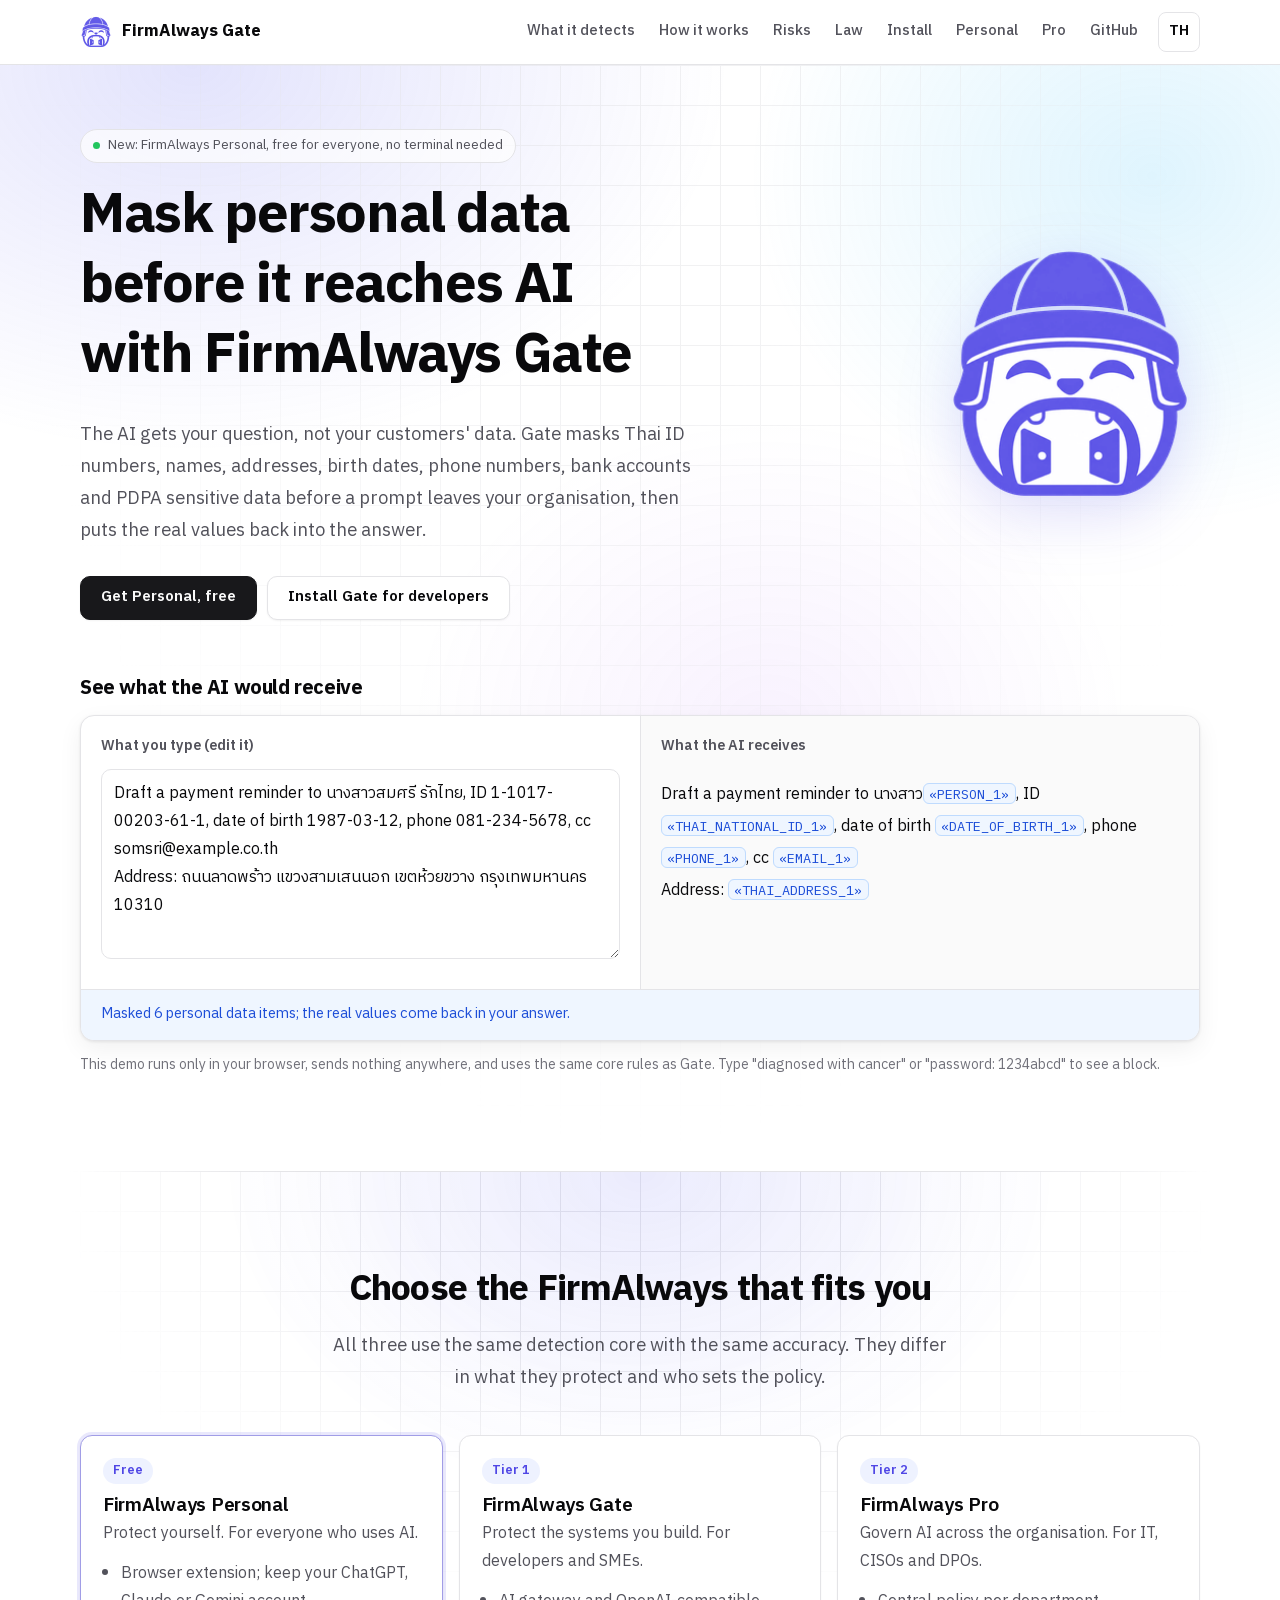
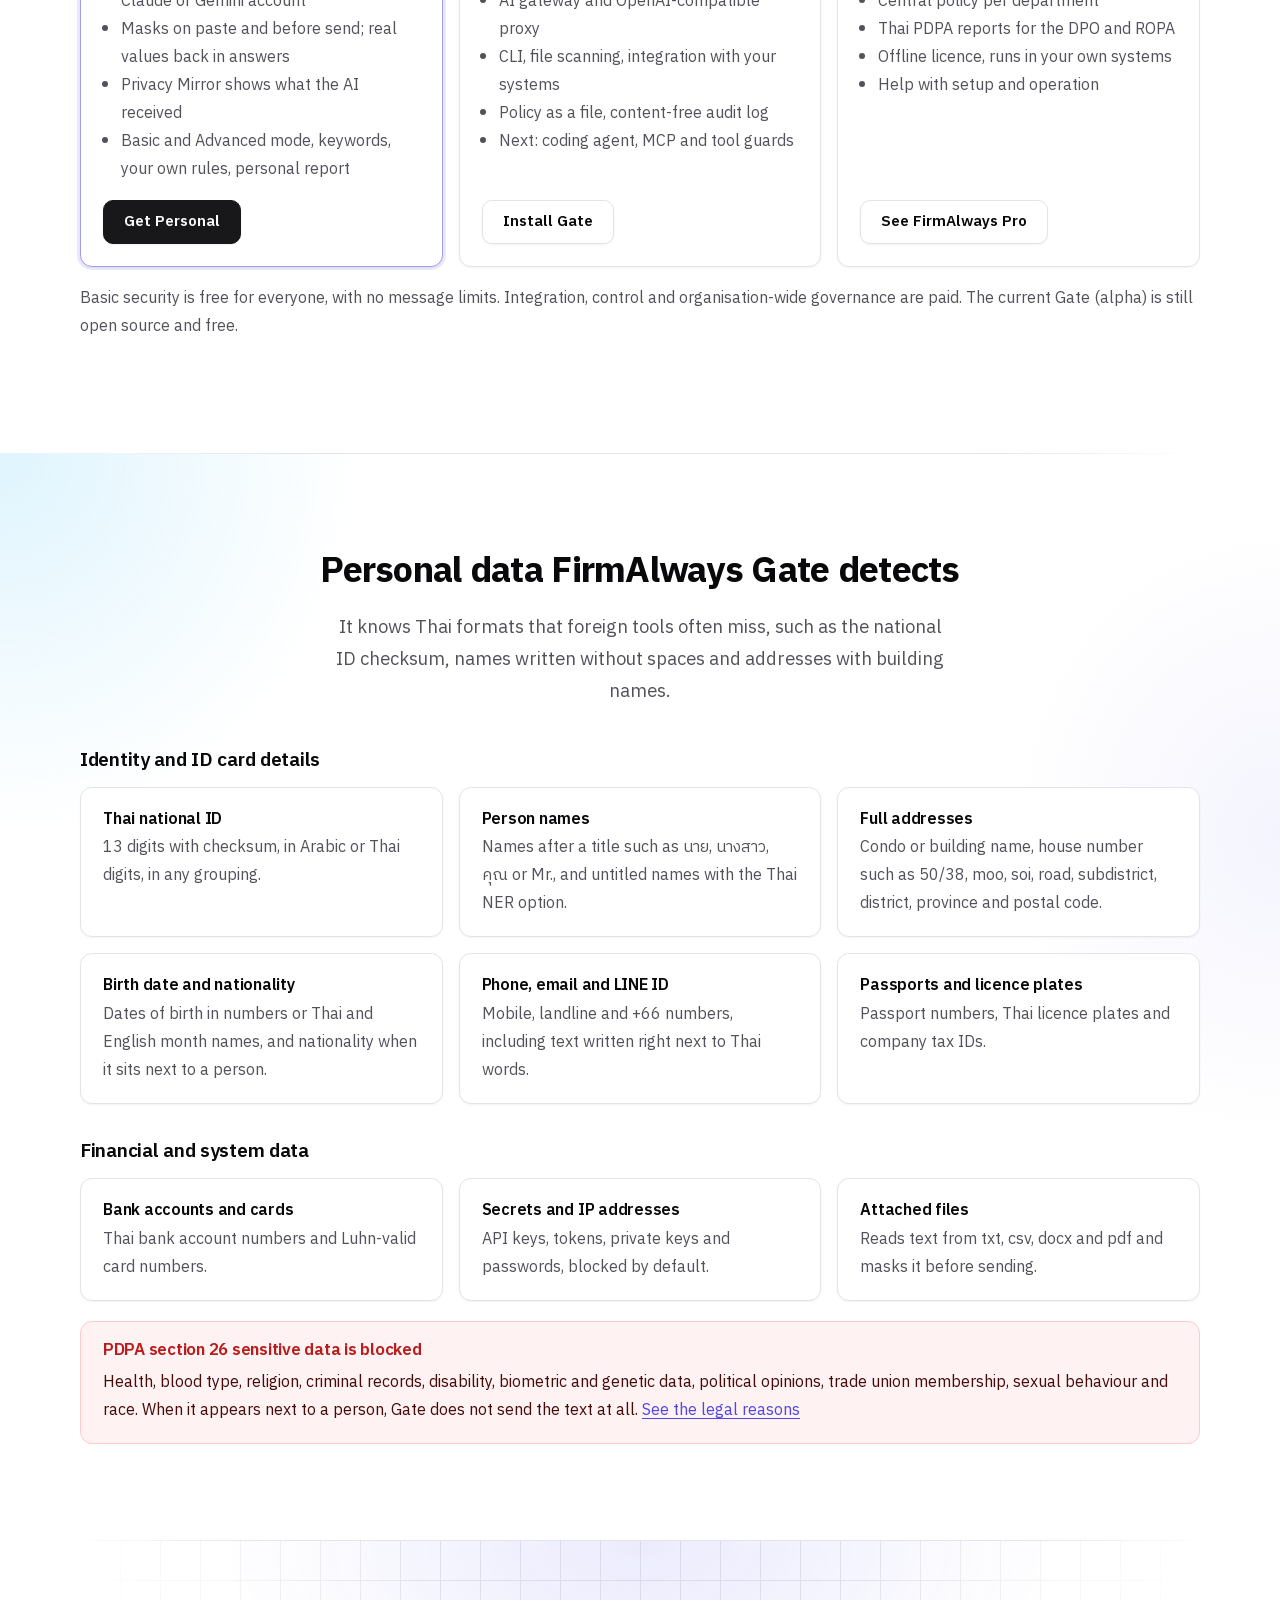
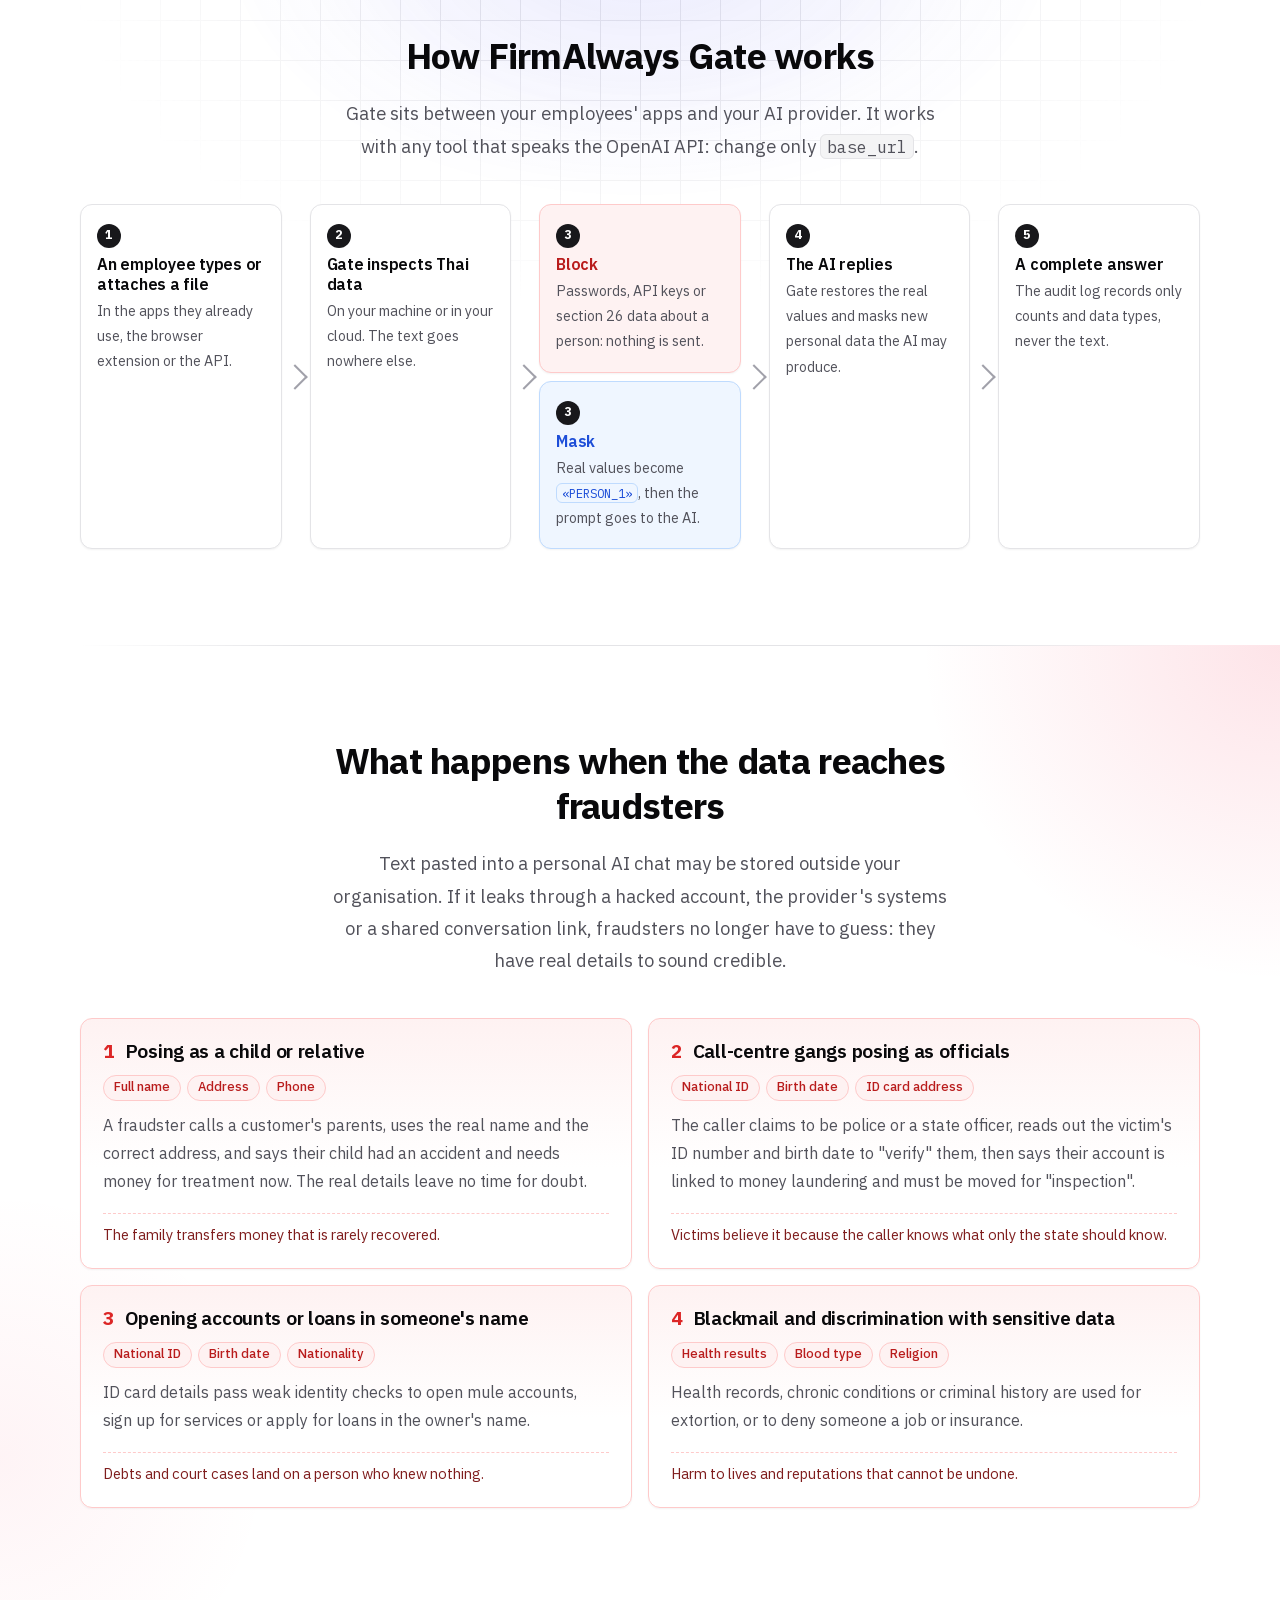
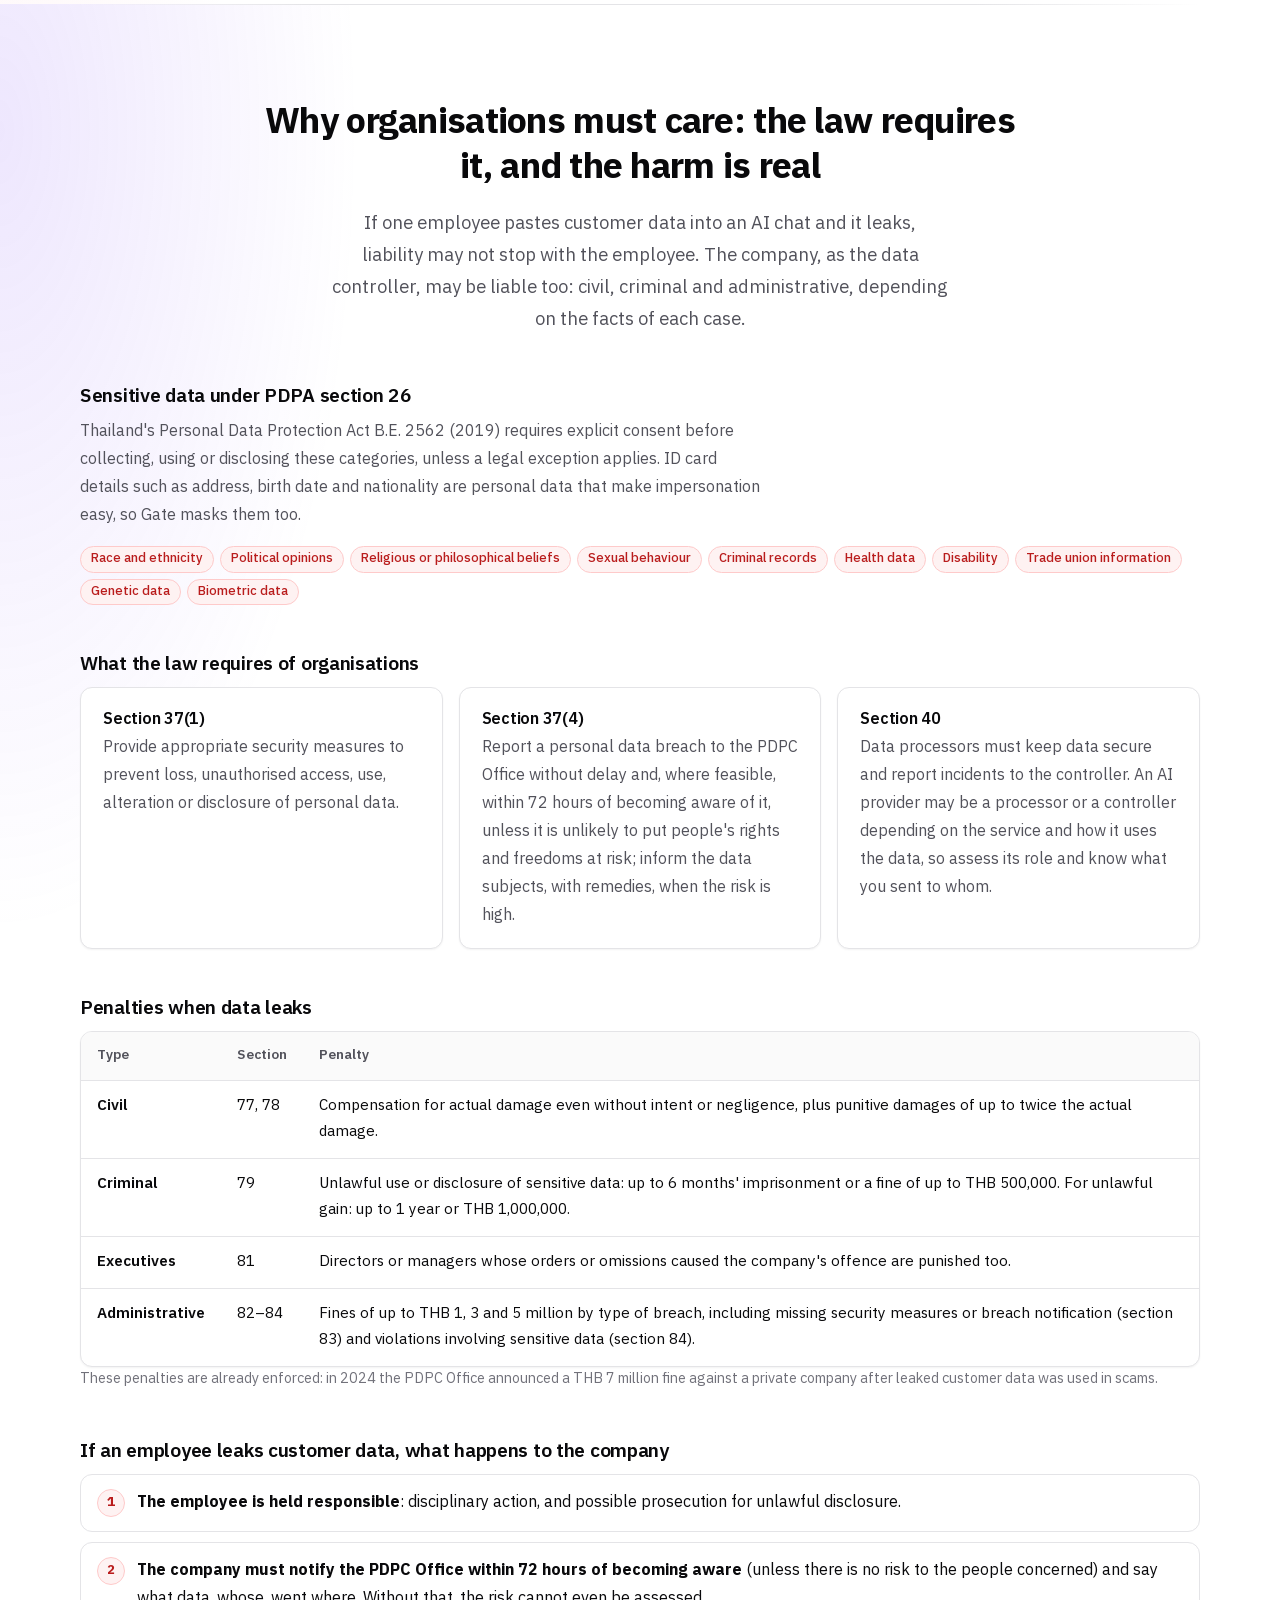
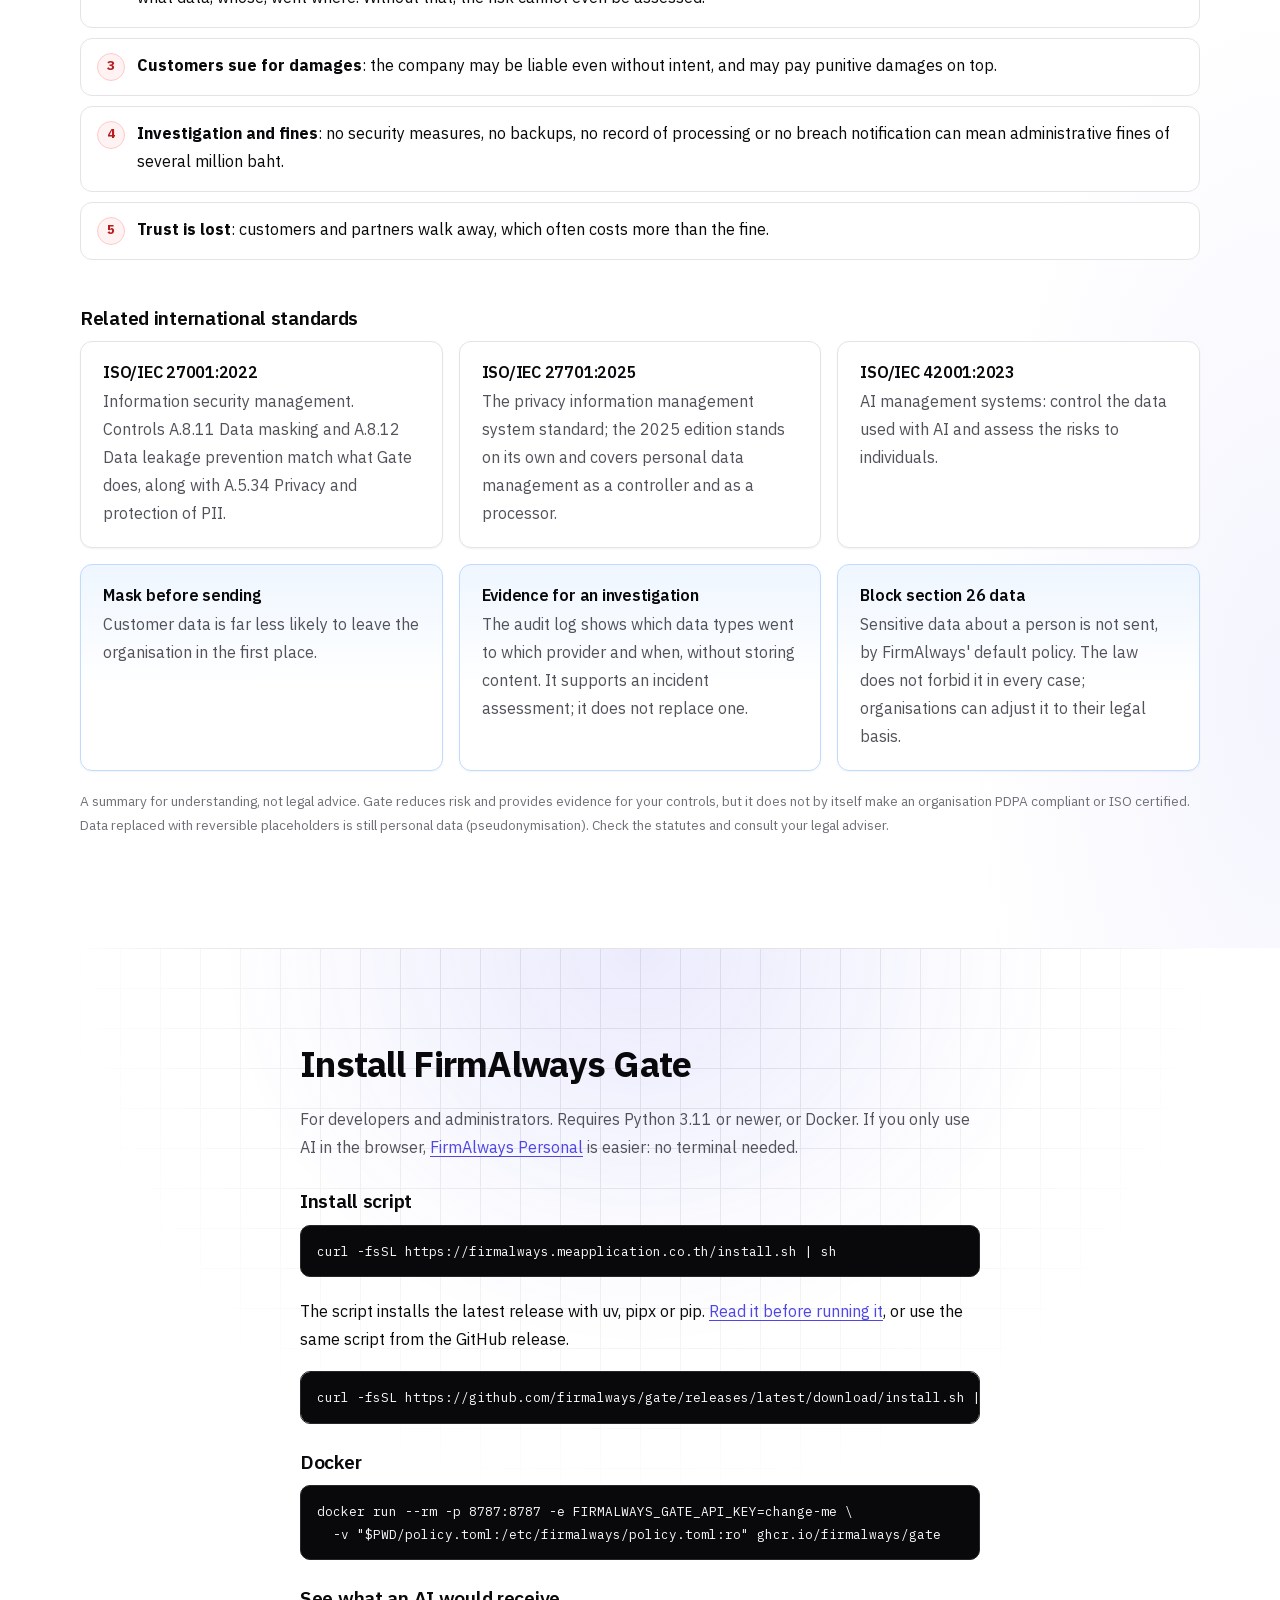
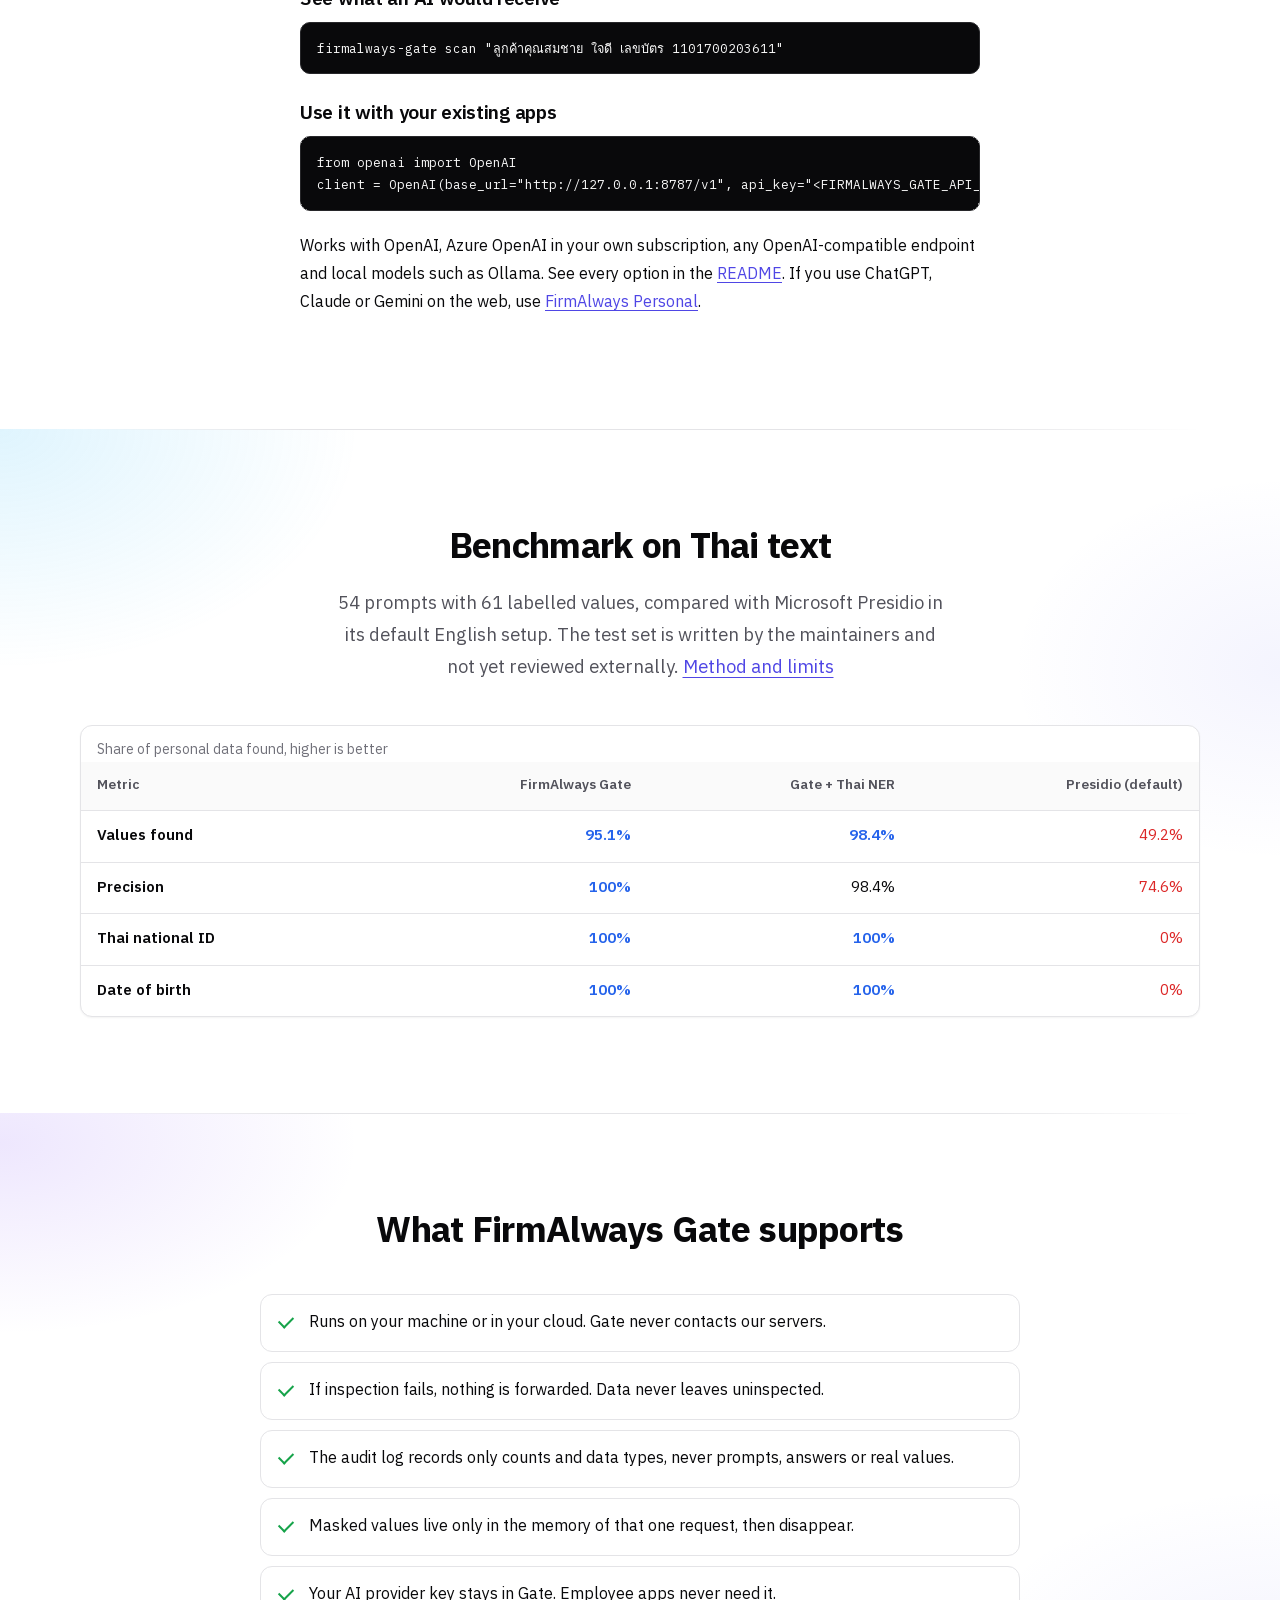
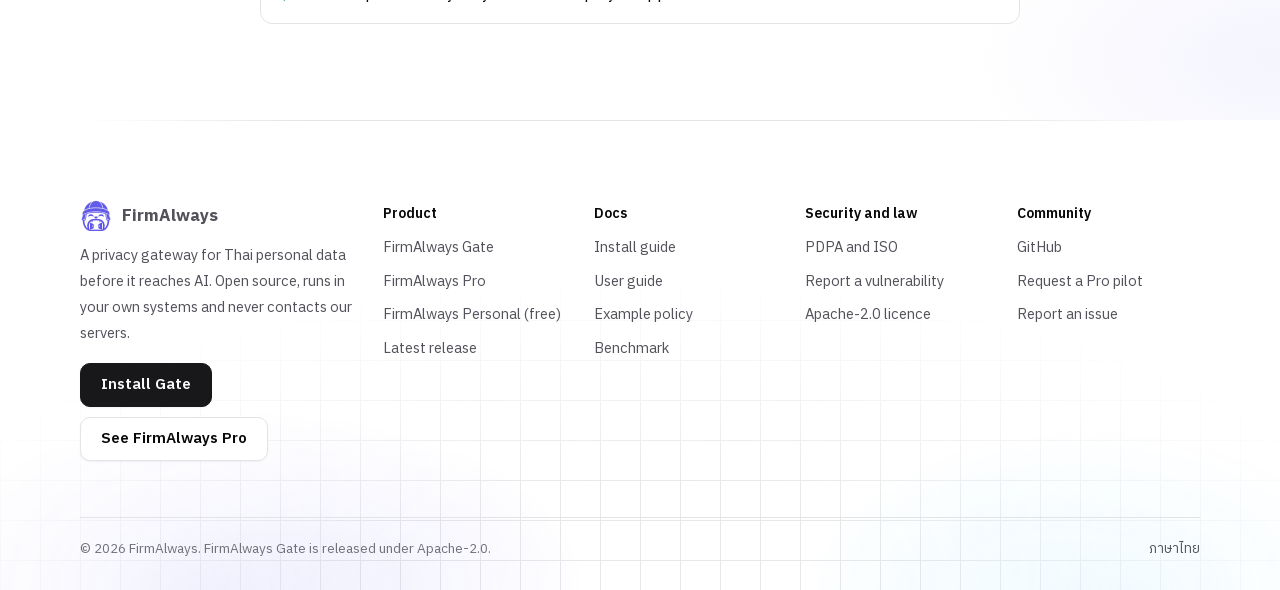
==== commit ebee21cd: "Add FirmAlways Personal pages and the 3 editions; correct legal wording - /personal/ and /en/persona" ====
--- a/en/index.html
+++ b/en/index.html
@@ -14,7 +14,7 @@
   <link rel="icon" href="../assets/brand/favicon-32.png?v=2" type="image/png" sizes="32x32">
   <link rel="apple-touch-icon" href="../assets/brand/apple-touch-icon.png?v=2">
   <link rel="manifest" href="../site.webmanifest">
-  <link rel="stylesheet" href="../assets/style.css?v=6">
+  <link rel="stylesheet" href="../assets/style.css?v=7">
   <meta property="og:type" content="website">
   <meta property="og:site_name" content="FirmAlways">
   <meta property="og:title" content="FirmAlways Gate">
@@ -49,7 +49,7 @@
       "name": "FirmAlways Gate",
       "applicationCategory": "SecurityApplication",
       "operatingSystem": "macOS, Linux, Windows",
-      "softwareVersion": "0.2.0",
+      "softwareVersion": "0.3.0",
       "description": "Open-source AI privacy gateway for Thai personal data: masks data before it reaches an AI provider and restores it in the answer.",
       "url": "https://firmalways.meapplication.co.th/en/",
       "downloadUrl": "https://github.com/firmalways/gate/releases/latest",
@@ -80,6 +80,7 @@
       <a href="#risks">Risks</a>
       <a href="#law">Law</a>
       <a href="#install">Install</a>
+      <a href="personal/">Personal</a>
       <a href="pro/">Pro</a>
       <a href="https://github.com/firmalways/gate">GitHub</a>
       <a class="lang" href="../" hreflang="th" lang="th" title="ภาษาไทย">TH</a>
@@ -92,12 +93,12 @@
     <div class="wrap">
       <div class="hero-grid">
         <div>
-          <p class="pill">Open source, free, runs in your own systems</p>
+          <p class="pill">New: FirmAlways Personal, free for everyone, no terminal needed</p>
           <h1 id="hero-title">Mask personal data before it reaches AI with FirmAlways Gate</h1>
           <p class="lead">The AI gets your question, not your customers' data. Gate masks Thai ID numbers, names, addresses, birth dates, phone numbers, bank accounts and PDPA sensitive data before a prompt leaves your organisation, then puts the real values back into the answer.</p>
           <div class="actions">
-            <a class="button primary" href="#install">Install Gate</a>
-            <a class="button" href="https://github.com/firmalways/gate">View the code on GitHub</a>
+            <a class="button primary" href="personal/">Get Personal, free</a>
+            <a class="button" href="#install">Install Gate for developers</a>
           </div>
         </div>
         <img src="../assets/brand/logo-256.png?v=2" alt="The FirmAlways mascot, a data gatekeeper" width="260" height="260" fetchpriority="high">
@@ -117,6 +118,54 @@
         <p class="demo-status" id="demo-status" role="status"></p>
       </div>
       <p class="demo-note">This demo runs only in your browser, sends nothing anywhere, and uses the same core rules as Gate. Type "diagnosed with cancer" or "password: 1234abcd" to see a block.</p>
+    </div>
+  </section>
+
+  <section id="editions" data-glow="indigo" aria-labelledby="editions-title">
+    <div class="wrap">
+      <div class="section-head">
+        <h2 id="editions-title">Choose the FirmAlways that fits you</h2>
+        <p class="lead">All three use the same detection core with the same accuracy. They differ in what they protect and who sets the policy.</p>
+      </div>
+      <div class="tiers">
+        <article class="tier featured">
+          <span class="tag">Free</span>
+          <h3>FirmAlways Personal</h3>
+          <p class="motto">Protect yourself. For everyone who uses AI.</p>
+          <ul>
+            <li>Browser extension; keep your ChatGPT, Claude or Gemini account</li>
+            <li>Masks on paste and before send; real values back in answers</li>
+            <li>Privacy Mirror shows what the AI received</li>
+            <li>Basic and Advanced mode, keywords, your own rules, personal report</li>
+          </ul>
+          <a class="button primary" href="personal/">Get Personal</a>
+        </article>
+        <article class="tier">
+          <span class="tag">Tier 1</span>
+          <h3>FirmAlways Gate</h3>
+          <p class="motto">Protect the systems you build. For developers and SMEs.</p>
+          <ul>
+            <li>AI gateway and OpenAI-compatible proxy</li>
+            <li>CLI, file scanning, integration with your systems</li>
+            <li>Policy as a file, content-free audit log</li>
+            <li>Next: coding agent, MCP and tool guards</li>
+          </ul>
+          <a class="button" href="#install">Install Gate</a>
+        </article>
+        <article class="tier">
+          <span class="tag">Tier 2</span>
+          <h3>FirmAlways Pro</h3>
+          <p class="motto">Govern AI across the organisation. For IT, CISOs and DPOs.</p>
+          <ul>
+            <li>Central policy per department</li>
+            <li>Thai PDPA reports for the DPO and ROPA</li>
+            <li>Offline licence, runs in your own systems</li>
+            <li>Help with setup and operation</li>
+          </ul>
+          <a class="button" href="pro/">See FirmAlways Pro</a>
+        </article>
+      </div>
+      <p class="tiers-note">Basic security is free for everyone, with no message limits. Integration, control and organisation-wide governance are paid. The current Gate (alpha) is still open source and free.</p>
     </div>
   </section>
 
@@ -206,7 +255,7 @@
     <div class="wrap">
       <div class="section-head">
         <h2 id="law-title">Why organisations must care: the law requires it, and the harm is real</h2>
-        <p class="lead">If one employee pastes customer data into an AI chat and it leaks, liability does not stop with the employee. The company, as the data controller, is liable too: civil, criminal and administrative.</p>
+        <p class="lead">If one employee pastes customer data into an AI chat and it leaks, liability may not stop with the employee. The company, as the data controller, may be liable too: civil, criminal and administrative, depending on the facts of each case.</p>
       </div>
 
       <div class="law-block">
@@ -221,8 +270,8 @@
         <h3>What the law requires of organisations</h3>
         <div class="grid cols-3">
           <div class="card"><h4>Section 37(1)</h4><p>Provide appropriate security measures to prevent loss, unauthorised access, use, alteration or disclosure of personal data.</p></div>
-          <div class="card"><h4>Section 37(4)</h4><p>Report a personal data breach to the PDPC Office within 72 hours of becoming aware of it, and inform the data subjects when the risk is high.</p></div>
-          <div class="card"><h4>Section 40</h4><p>Data processors, such as AI providers, must keep data secure and report incidents to the controller, so you must know what you sent to whom.</p></div>
+          <div class="card"><h4>Section 37(4)</h4><p>Report a personal data breach to the PDPC Office without delay and, where feasible, within 72 hours of becoming aware of it, unless it is unlikely to put people's rights and freedoms at risk; inform the data subjects, with remedies, when the risk is high.</p></div>
+          <div class="card"><h4>Section 40</h4><p>Data processors must keep data secure and report incidents to the controller. An AI provider may be a processor or a controller depending on the service and how it uses the data, so assess its role and know what you sent to whom.</p></div>
         </div>
       </div>
 
@@ -246,8 +295,8 @@
         <h3>If an employee leaks customer data, what happens to the company</h3>
         <ol class="steps-list">
           <li><strong>The employee is held responsible</strong>: disciplinary action, and possible prosecution for unlawful disclosure.</li>
-          <li><strong>The company must notify the PDPC Office within 72 hours</strong> and say what data, whose, went where. Without that, the risk cannot even be assessed.</li>
-          <li><strong>Customers sue for damages</strong>: the company is liable even without intent, and may pay punitive damages on top.</li>
+          <li><strong>The company must notify the PDPC Office within 72 hours of becoming aware</strong> (unless there is no risk to the people concerned) and say what data, whose, went where. Without that, the risk cannot even be assessed.</li>
+          <li><strong>Customers sue for damages</strong>: the company may be liable even without intent, and may pay punitive damages on top.</li>
           <li><strong>Investigation and fines</strong>: no security measures, no backups, no record of processing or no breach notification can mean administrative fines of several million baht.</li>
           <li><strong>Trust is lost</strong>: customers and partners walk away, which often costs more than the fine.</li>
         </ol>
@@ -257,15 +306,15 @@
         <h3>Related international standards</h3>
         <div class="grid cols-3">
           <div class="card"><h4>ISO/IEC 27001:2022</h4><p>Information security management. Controls A.8.11 Data masking and A.8.12 Data leakage prevention match what Gate does, along with A.5.34 Privacy and protection of PII.</p></div>
-          <div class="card"><h4>ISO/IEC 27701:2019</h4><p>The privacy extension to ISO 27001, covering personal data management as a controller and as a processor.</p></div>
+          <div class="card"><h4>ISO/IEC 27701:2025</h4><p>The privacy information management system standard; the 2025 edition stands on its own and covers personal data management as a controller and as a processor.</p></div>
           <div class="card"><h4>ISO/IEC 42001:2023</h4><p>AI management systems: control the data used with AI and assess the risks to individuals.</p></div>
         </div>
         <div class="grid cols-3 spaced">
           <div class="card safe"><h4>Mask before sending</h4><p>Customer data is far less likely to leave the organisation in the first place.</p></div>
-          <div class="card safe"><h4>Answer within 72 hours</h4><p>The audit log shows which data types went to which provider and when, without storing content.</p></div>
-          <div class="card safe"><h4>Block section 26 data</h4><p>Sensitive data about a person is never sent out.</p></div>
-        </div>
-        <p class="disclaimer">A summary for understanding, not legal advice. Gate reduces risk and provides evidence for your controls, but it does not by itself make an organisation PDPA compliant or ISO certified. Check the statutes and consult your legal adviser.</p>
+          <div class="card safe"><h4>Evidence for an investigation</h4><p>The audit log shows which data types went to which provider and when, without storing content. It supports an incident assessment; it does not replace one.</p></div>
+          <div class="card safe"><h4>Block section 26 data</h4><p>Sensitive data about a person is not sent, by FirmAlways' default policy. The law does not forbid it in every case; organisations can adjust it to their legal basis.</p></div>
+        </div>
+        <p class="disclaimer">A summary for understanding, not legal advice. Gate reduces risk and provides evidence for your controls, but it does not by itself make an organisation PDPA compliant or ISO certified. Data replaced with reversible placeholders is still personal data (pseudonymisation). Check the statutes and consult your legal adviser.</p>
       </div>
     </div>
   </section>
@@ -273,7 +322,7 @@
   <section id="install" class="install" data-glow="indigo" aria-labelledby="install-title">
     <div class="wrap prose">
       <h2 id="install-title">Install FirmAlways Gate</h2>
-      <p class="muted">Requires Python 3.11 or newer, or Docker.</p>
+      <p class="muted">For developers and administrators. Requires Python 3.11 or newer, or Docker. If you only use AI in the browser, <a href="personal/">FirmAlways Personal</a> is easier: no terminal needed.</p>
       <h3>Install script</h3>
       <pre><code>curl -fsSL https://firmalways.meapplication.co.th/install.sh | sh</code></pre>
       <p>The script installs the latest release with uv, pipx or pip. <a href="../install.sh">Read it before running it</a>, or use the same script from the GitHub release.</p>
@@ -286,7 +335,7 @@
       <h3>Use it with your existing apps</h3>
       <pre><code>from openai import OpenAI
 client = OpenAI(base_url="http://127.0.0.1:8787/v1", api_key="&lt;FIRMALWAYS_GATE_API_KEY&gt;")</code></pre>
-      <p>Works with OpenAI, Azure OpenAI in your own subscription, any OpenAI-compatible endpoint and local models such as Ollama. See every option in the <a href="https://github.com/firmalways/gate#readme">README</a>, and the browser extension for ChatGPT, Claude and Gemini in <a href="https://github.com/firmalways/gate/tree/main/extension">extension</a>.</p>
+      <p>Works with OpenAI, Azure OpenAI in your own subscription, any OpenAI-compatible endpoint and local models such as Ollama. See every option in the <a href="https://github.com/firmalways/gate#readme">README</a>. If you use ChatGPT, Claude or Gemini on the web, use <a href="personal/">FirmAlways Personal</a>.</p>
     </div>
   </section>
 
@@ -340,7 +389,7 @@
       <nav aria-labelledby="footer-col-0"><h2 class="footer-title" id="footer-col-0">Product</h2><ul class="footer-links">
         <li><a href="../en/">FirmAlways Gate</a></li>
         <li><a href="../en/pro/">FirmAlways Pro</a></li>
-        <li><a href="https://github.com/firmalways/gate/tree/main/extension">Browser extension</a></li>
+        <li><a href="personal/">FirmAlways Personal (free)</a></li>
         <li><a href="https://github.com/firmalways/gate/releases/latest">Latest release</a></li>
       </ul></nav>
       <nav aria-labelledby="footer-col-1"><h2 class="footer-title" id="footer-col-1">Docs</h2><ul class="footer-links">
--- a/assets/style.css
+++ b/assets/style.css
@@ -329,3 +329,18 @@
 /* Law table: keep short columns on one line */
 .law-block table th[scope="row"], .law-block table td:nth-child(2) { white-space: nowrap; }
 @media (max-width: 720px) { .site-header { position: static; } }
+
+/* Editions: Personal (free), Gate (Tier 1), Pro (Tier 2) */
+.tiers { display: grid; grid-template-columns: repeat(3, minmax(0, 1fr)); gap: 16px; margin-top: 8px; }
+.tier { display: flex; flex-direction: column; border: 1px solid var(--border); border-radius: var(--radius); background: var(--card); padding: 22px; box-shadow: var(--shadow-sm); }
+.tier.featured { border-color: color-mix(in srgb, var(--accent) 45%, var(--border)); box-shadow: 0 0 0 3px color-mix(in srgb, var(--accent) 12%, transparent), var(--shadow-sm); }
+.tier .tag { align-self: flex-start; font-size: 0.8rem; font-weight: 600; border-radius: 999px; padding: 2px 10px; background: var(--accent-soft); color: var(--accent); margin-bottom: 10px; }
+.tier h3 { margin-bottom: 2px; }
+.tier .motto { color: var(--muted-fg); margin: 0 0 12px; }
+.tier ul { padding-left: 1.1em; margin: 0 0 16px; color: var(--muted-fg); }
+.tier .button { margin-top: auto; align-self: flex-start; }
+.tiers-note { margin-top: 18px; color: var(--muted-fg); }
+.steps-install { counter-reset: s; list-style: none; padding: 0; display: grid; gap: 12px; }
+.steps-install li { counter-increment: s; position: relative; padding-left: 44px; }
+.steps-install li::before { content: counter(s); position: absolute; left: 0; top: 0; width: 30px; height: 30px; border-radius: 50%; display: grid; place-items: center; background: var(--accent); color: #fff; font-weight: 600; font-size: 0.9rem; }
+@media (max-width: 900px) { .tiers { grid-template-columns: 1fr; } }
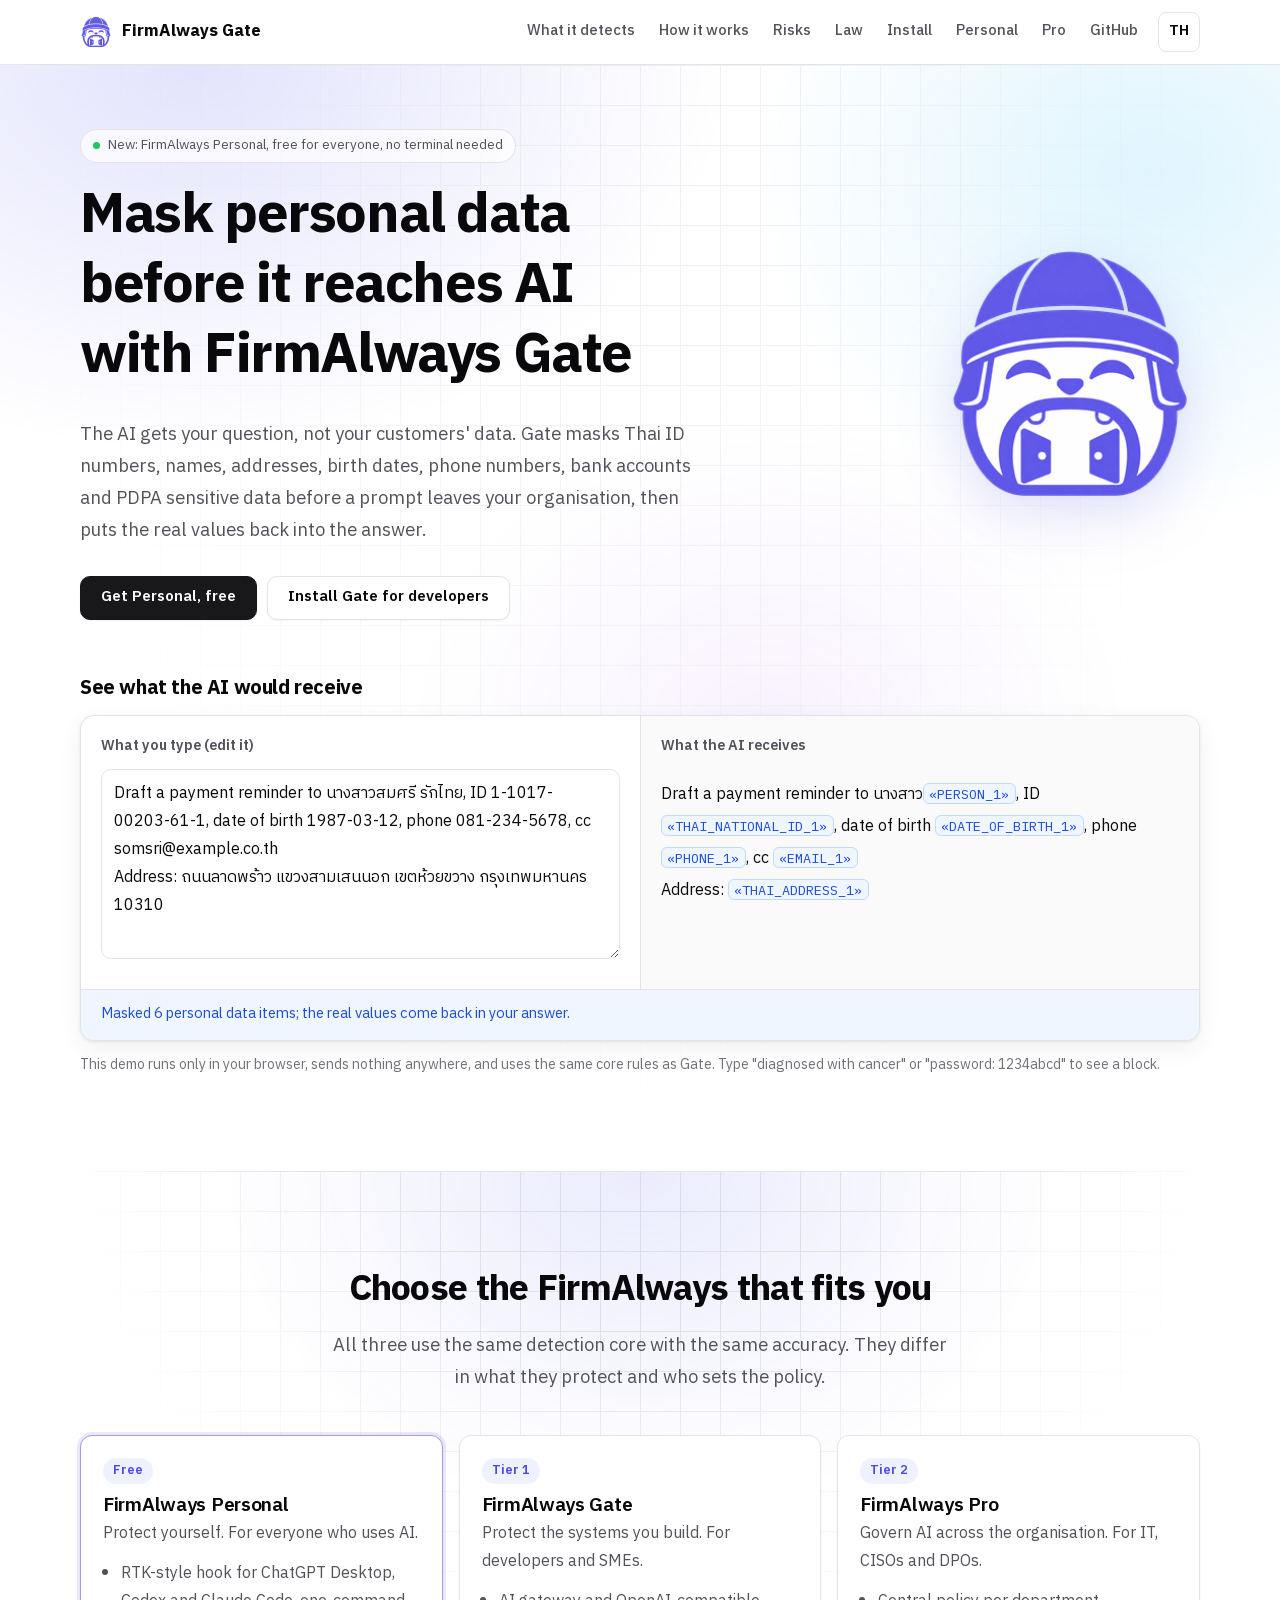
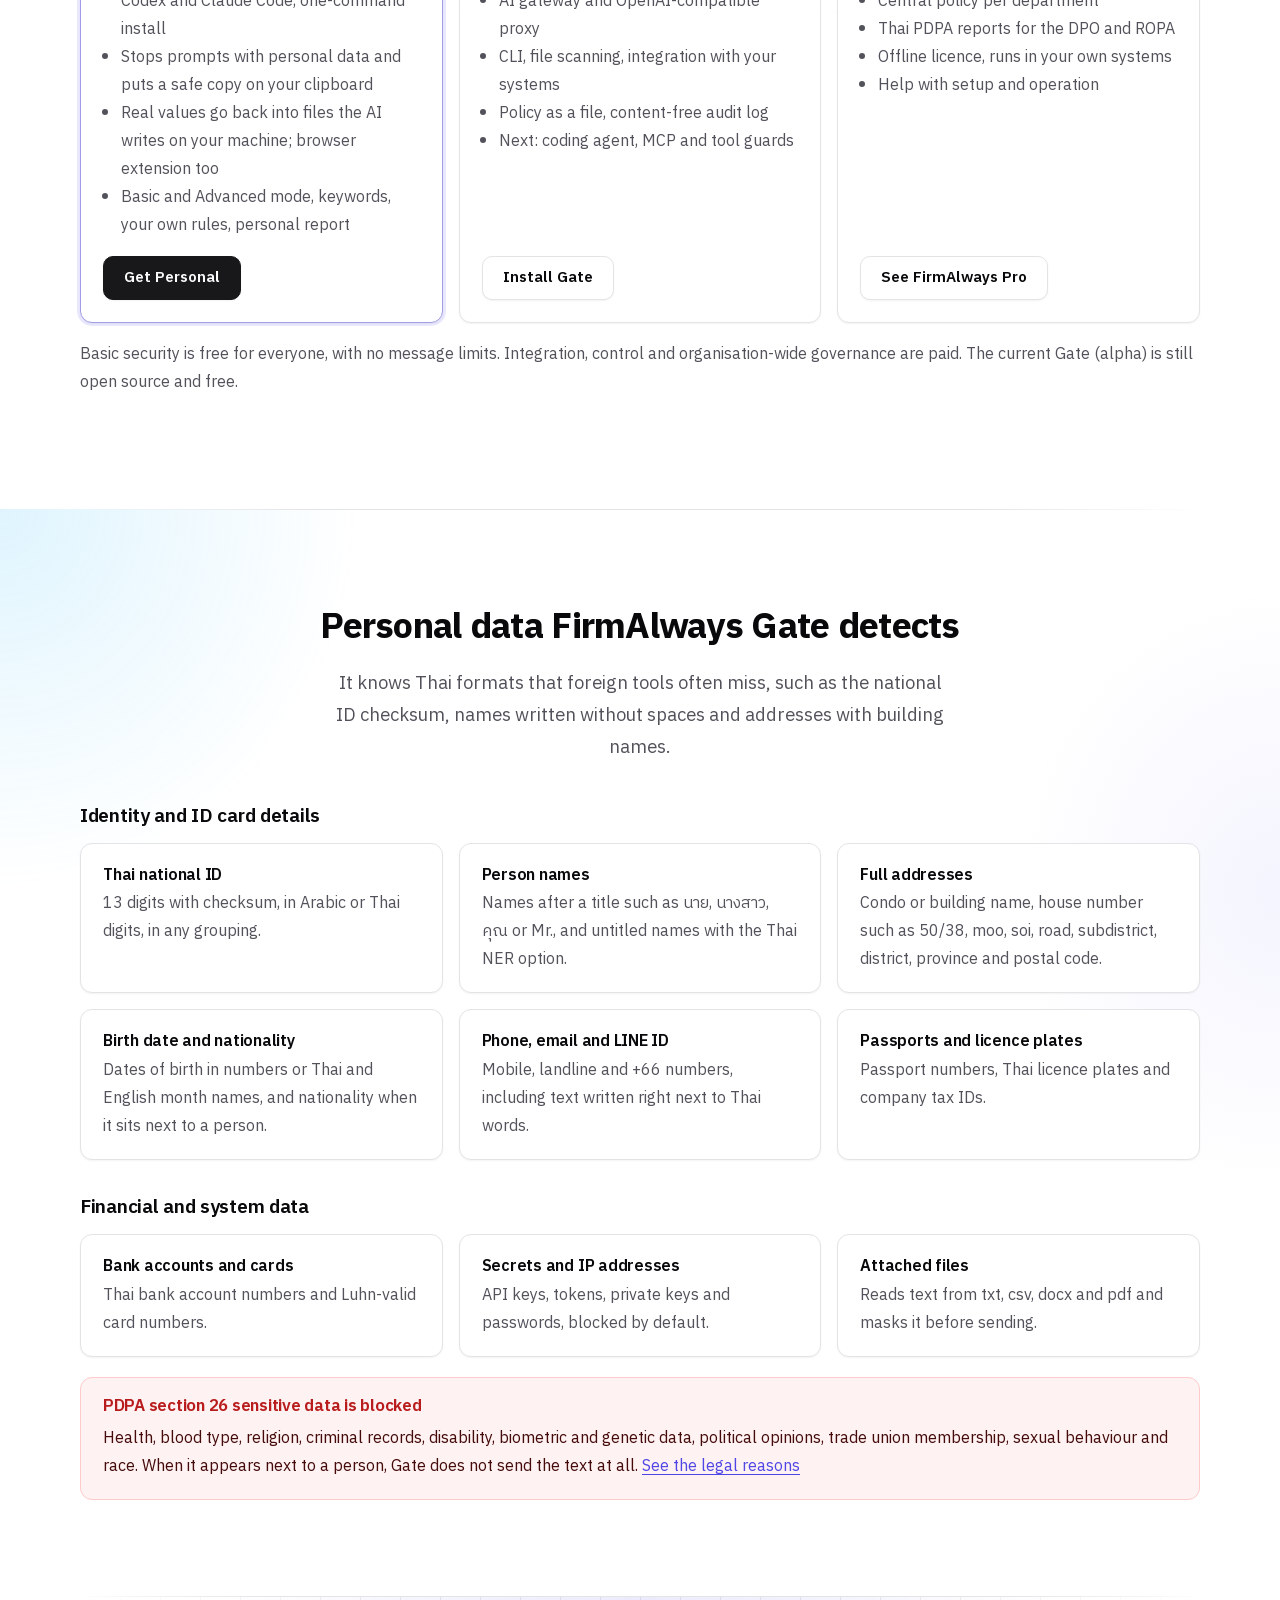
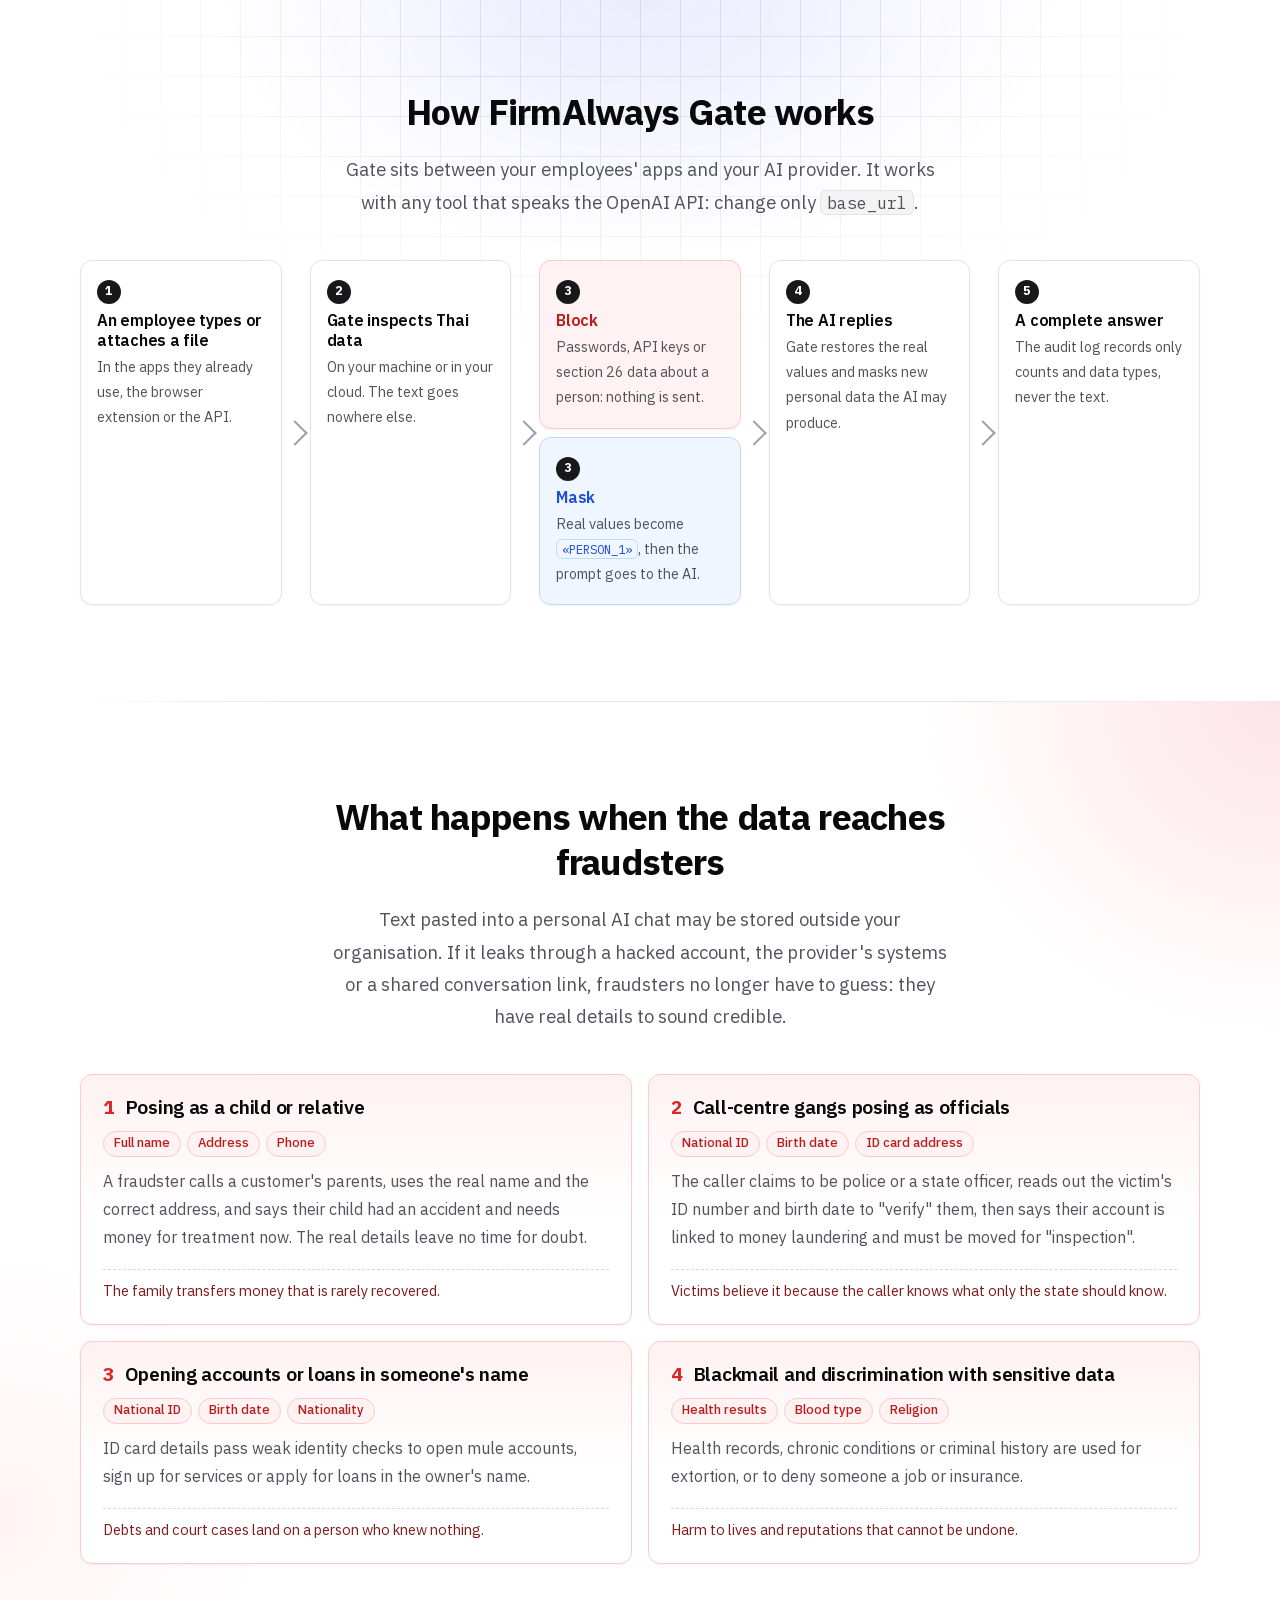
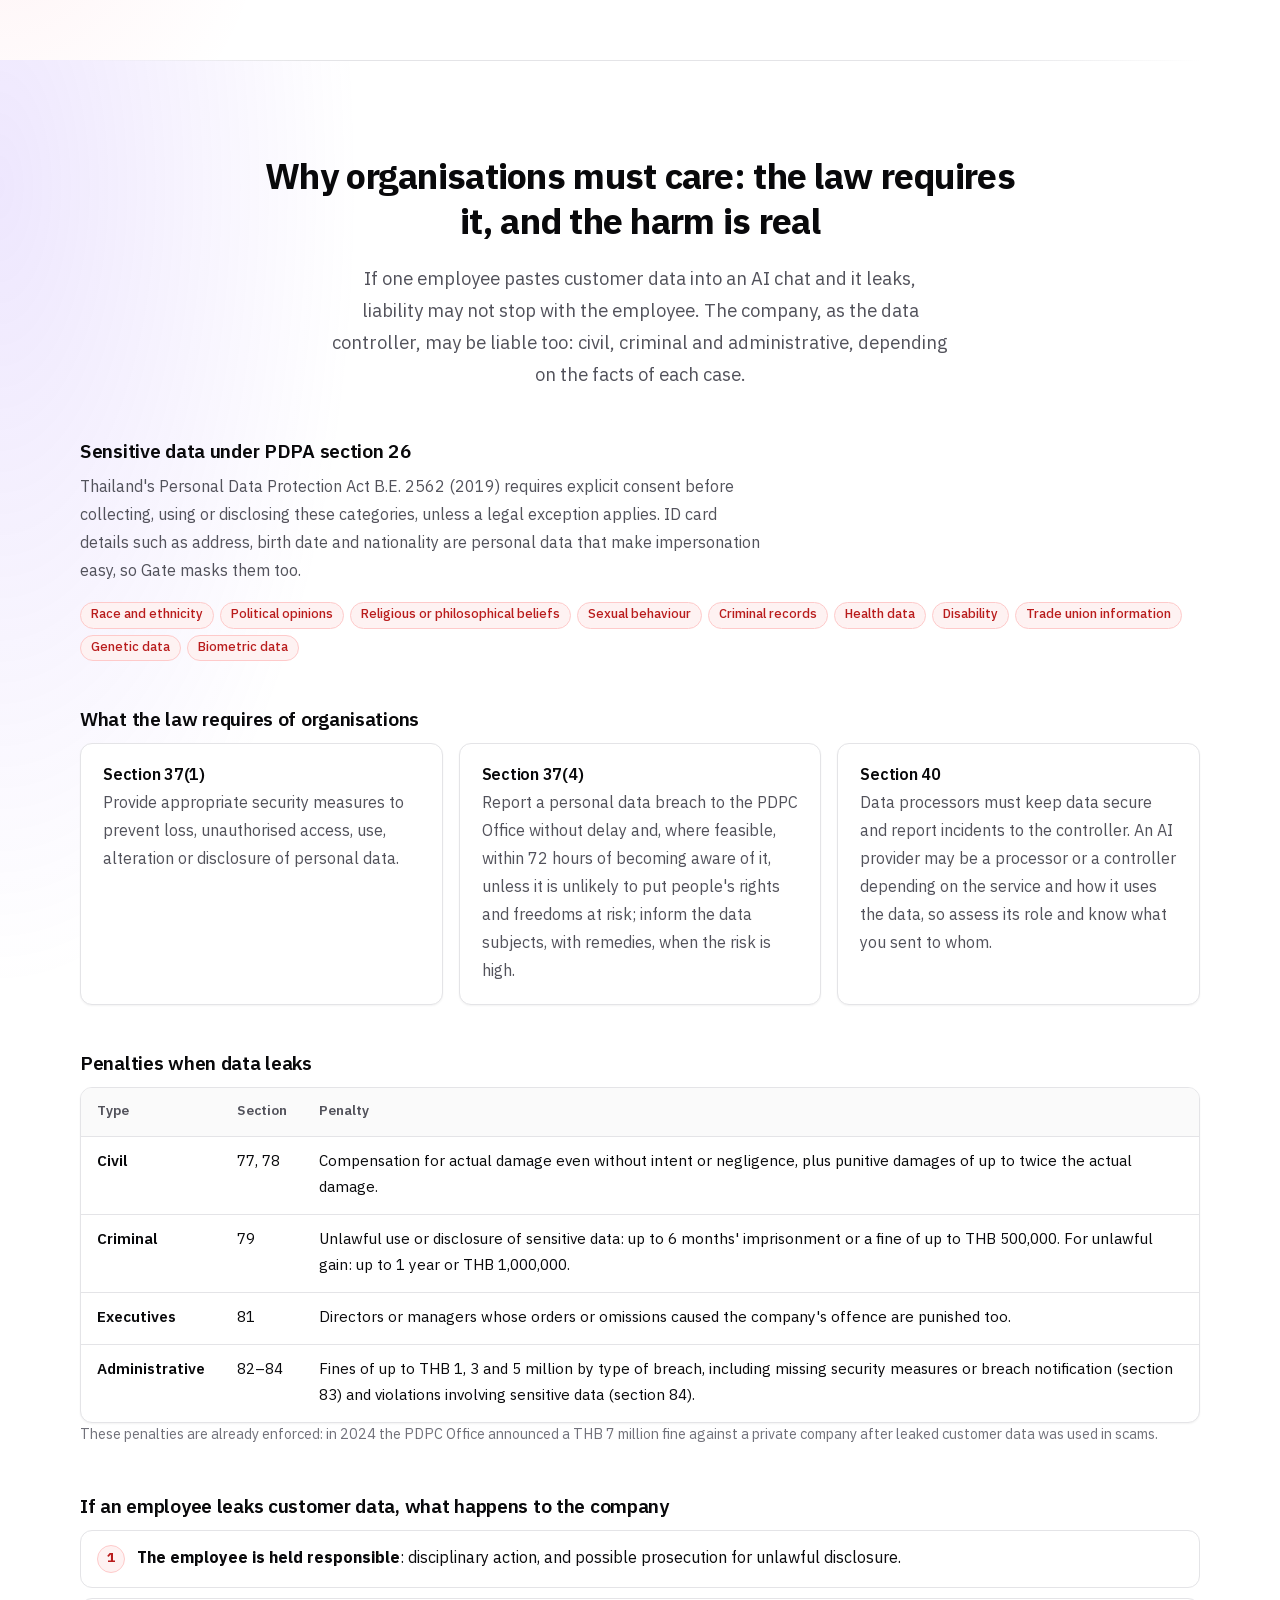
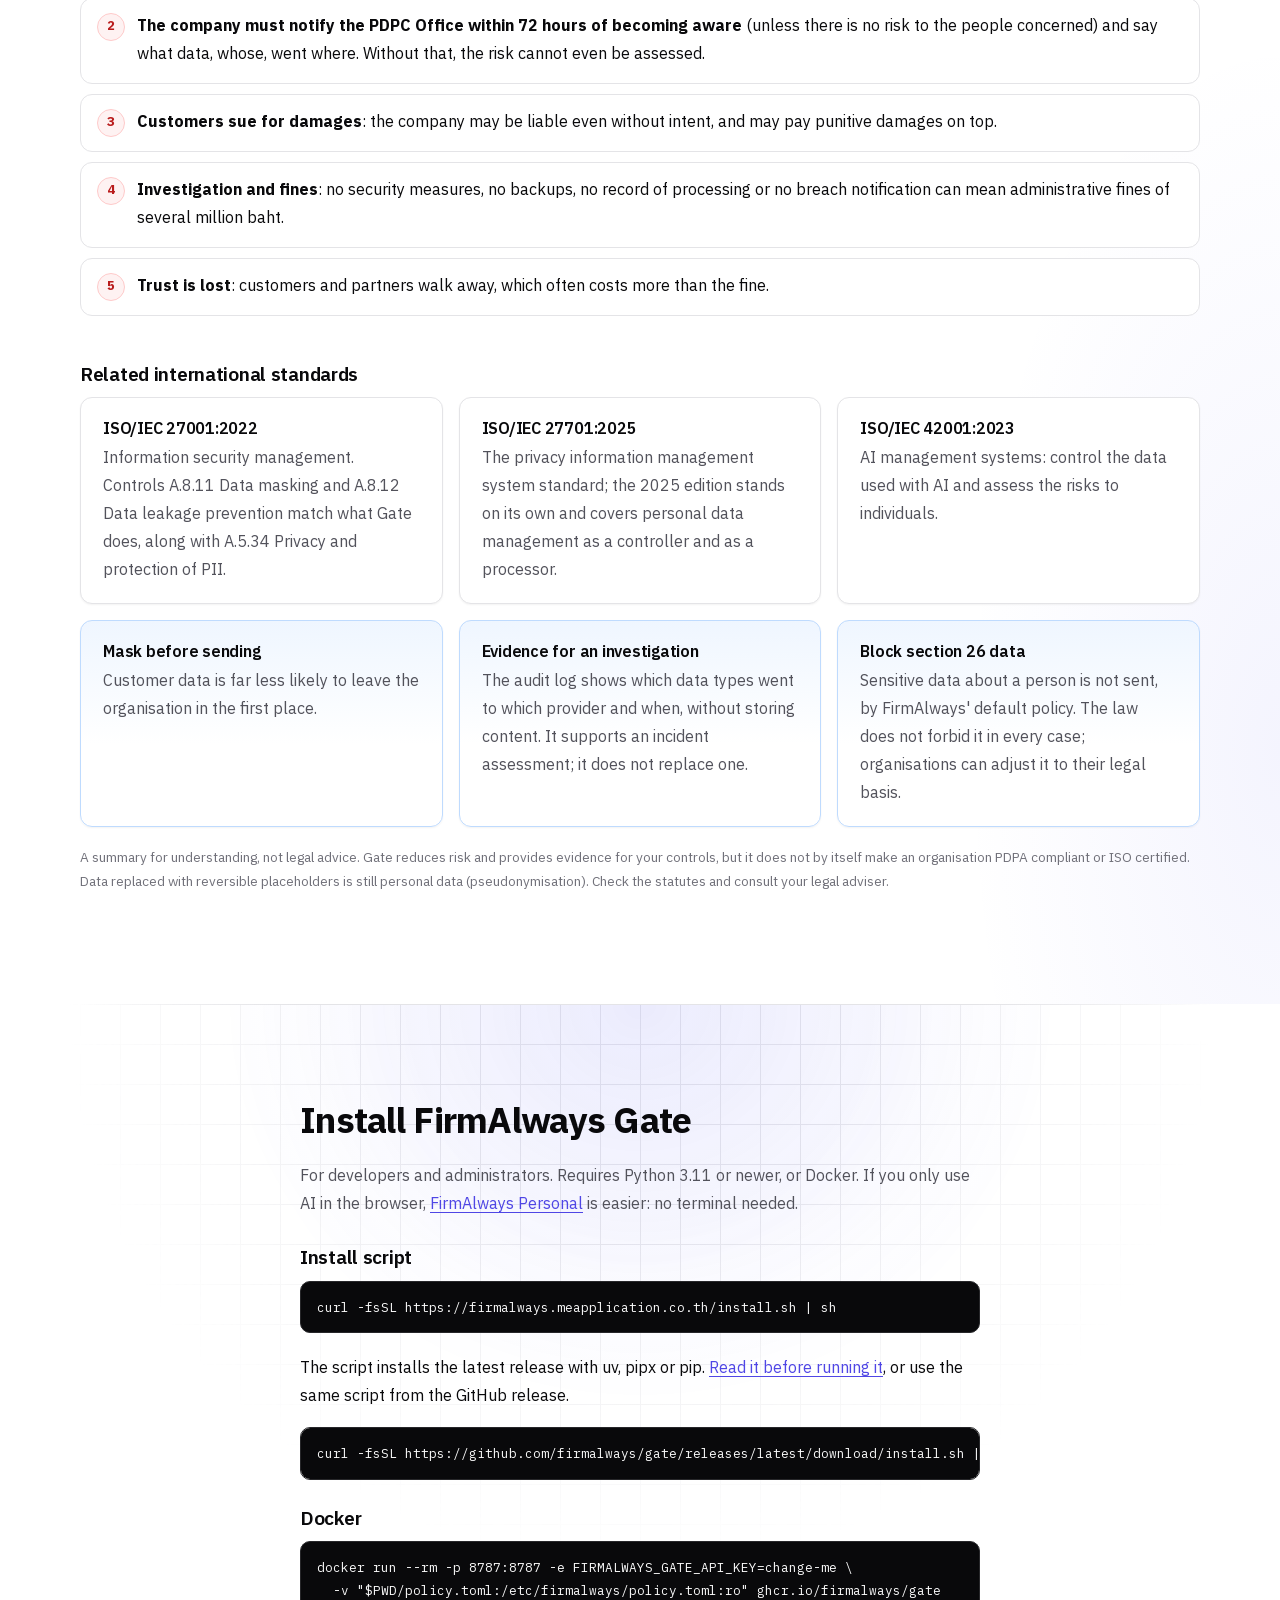
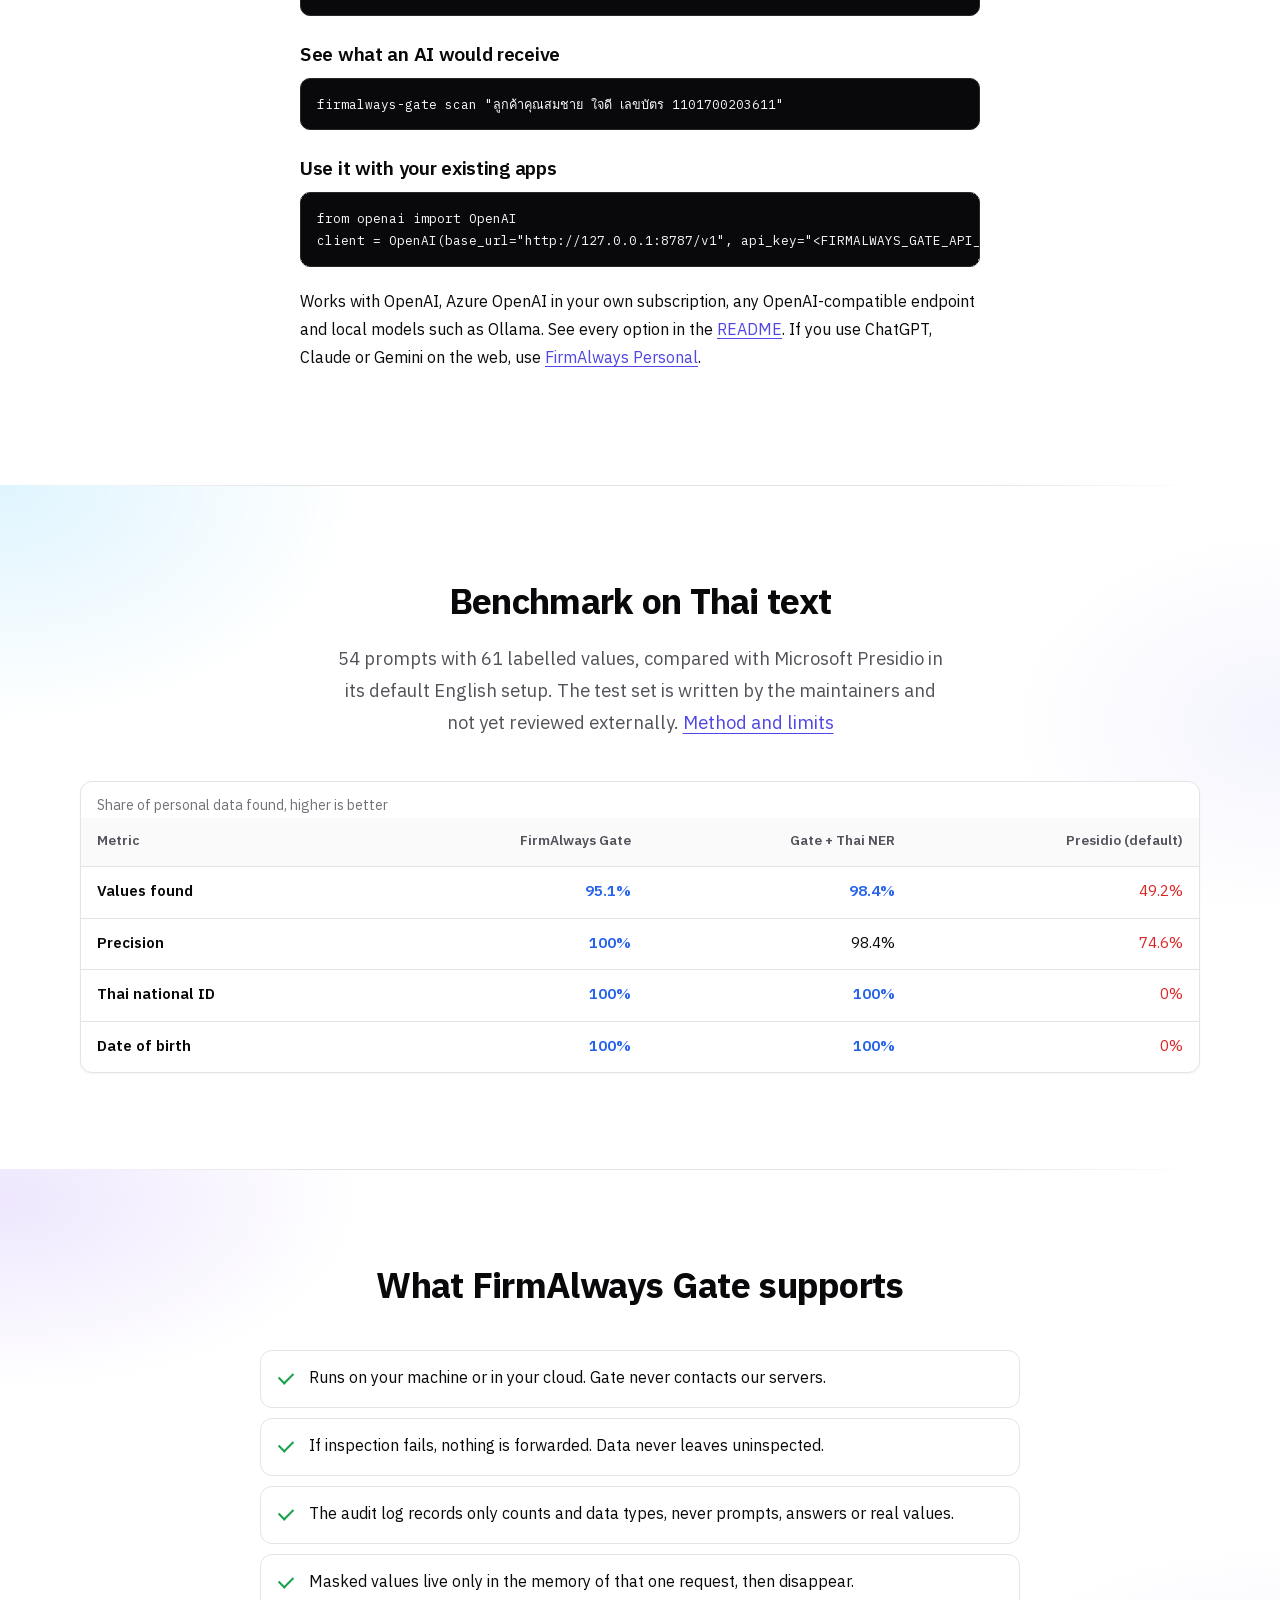
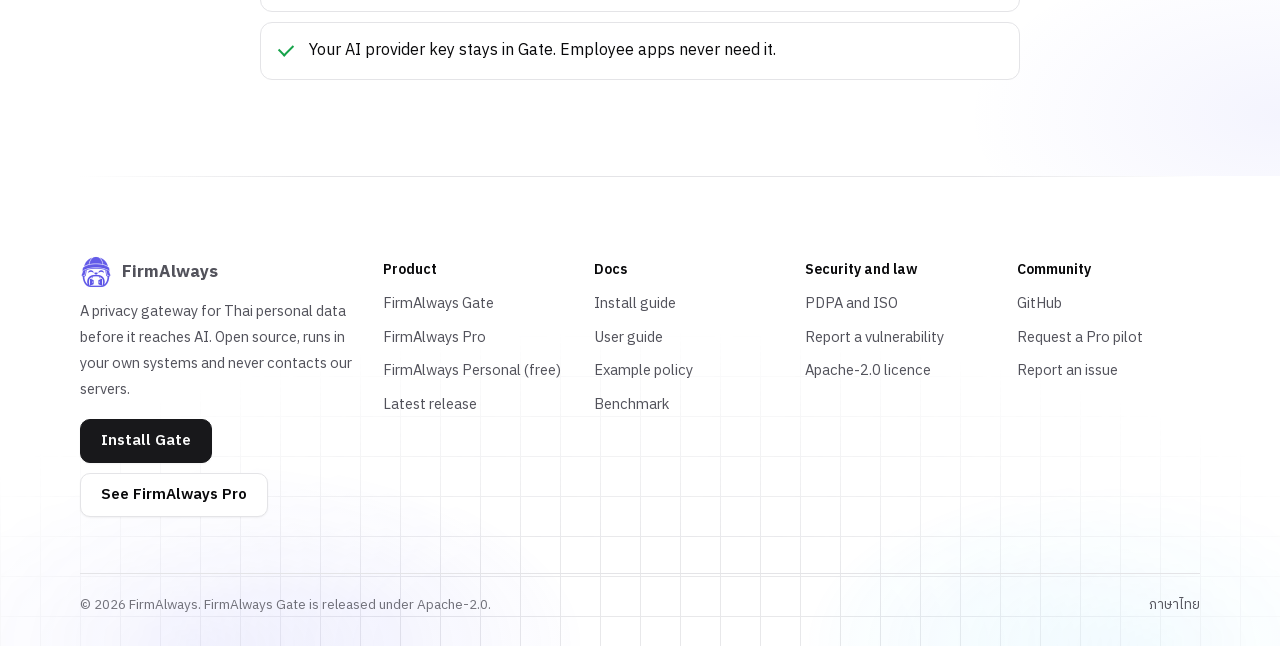
==== commit 02219c8e: "Personal 0.2.0: hook-first page, one-command install, tiers updated Co-Authored-By: Claude Opus 5.5 " ====
--- a/en/index.html
+++ b/en/index.html
@@ -133,9 +133,9 @@
           <h3>FirmAlways Personal</h3>
           <p class="motto">Protect yourself. For everyone who uses AI.</p>
           <ul>
-            <li>Browser extension; keep your ChatGPT, Claude or Gemini account</li>
-            <li>Masks on paste and before send; real values back in answers</li>
-            <li>Privacy Mirror shows what the AI received</li>
+            <li>RTK-style hook for ChatGPT Desktop, Codex and Claude Code, one-command install</li>
+            <li>Stops prompts with personal data and puts a safe copy on your clipboard</li>
+            <li>Real values go back into files the AI writes on your machine; browser extension too</li>
             <li>Basic and Advanced mode, keywords, your own rules, personal report</li>
           </ul>
           <a class="button primary" href="personal/">Get Personal</a>
